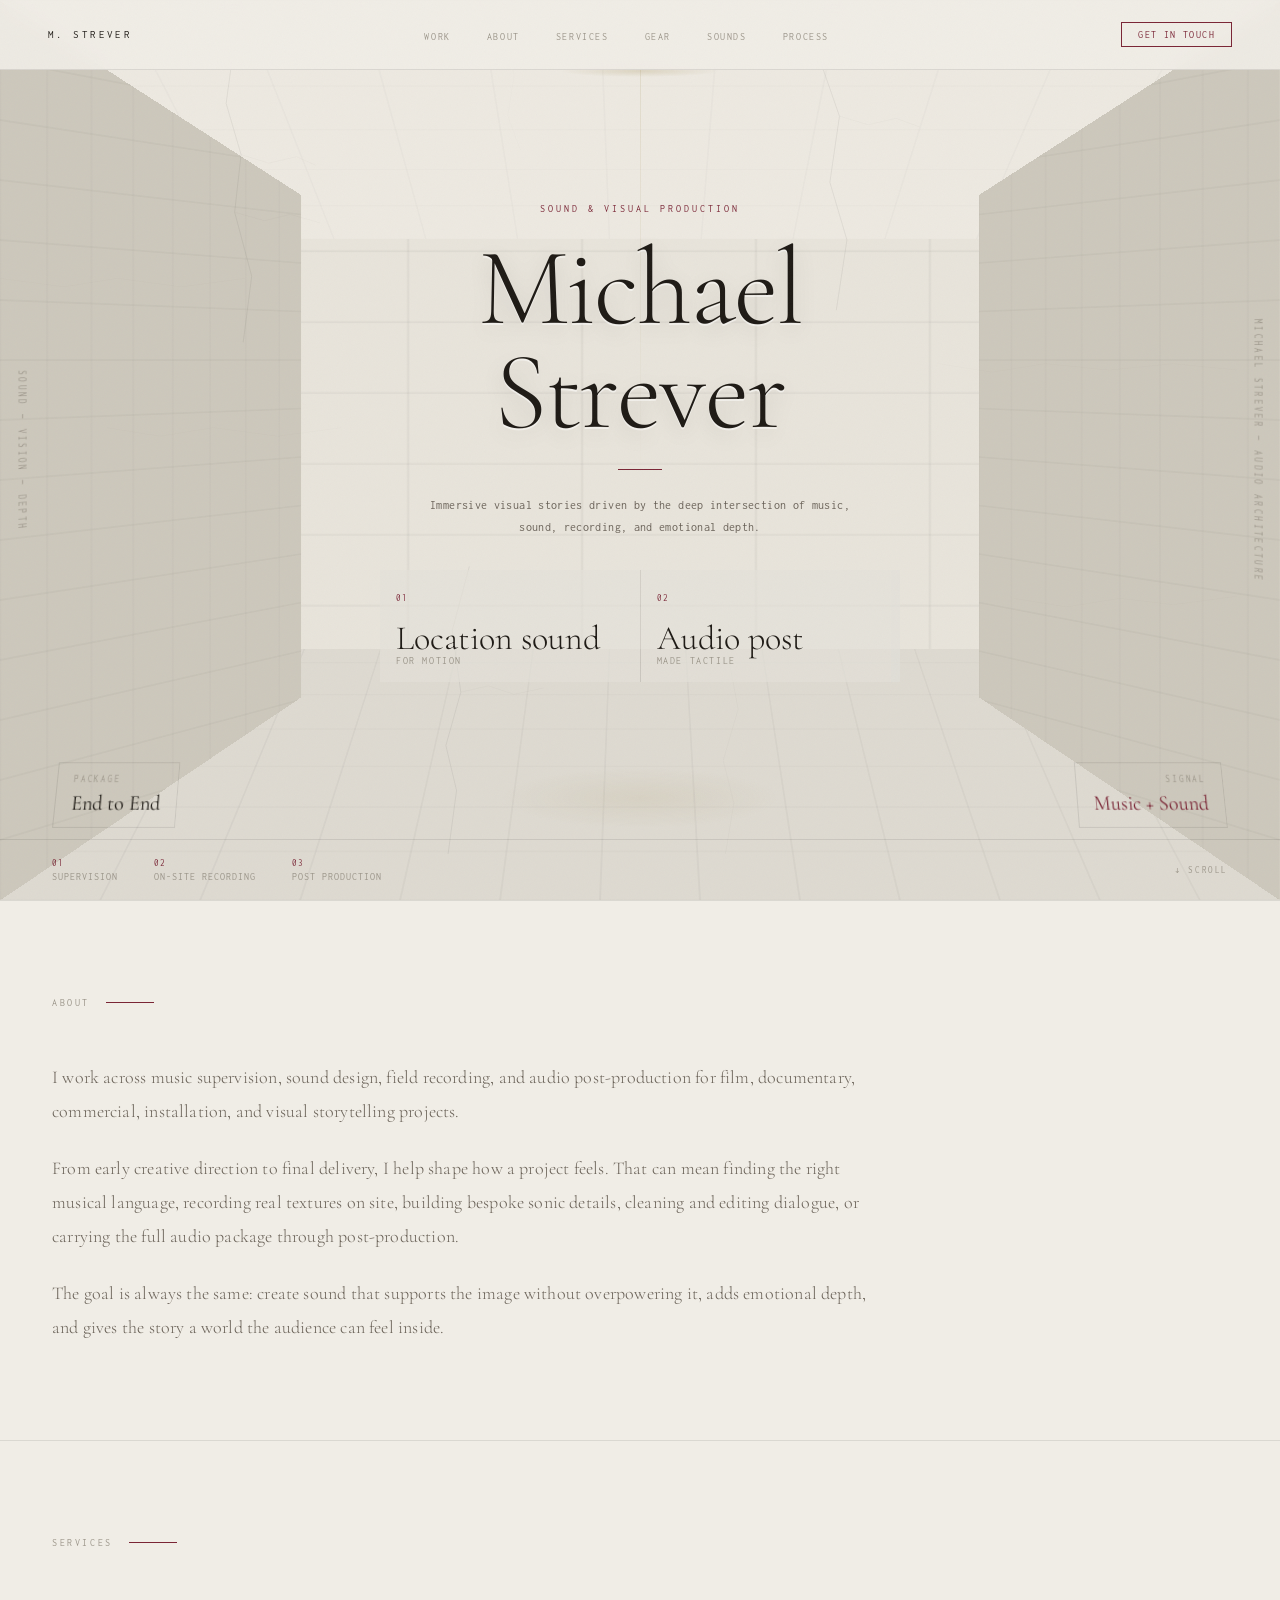
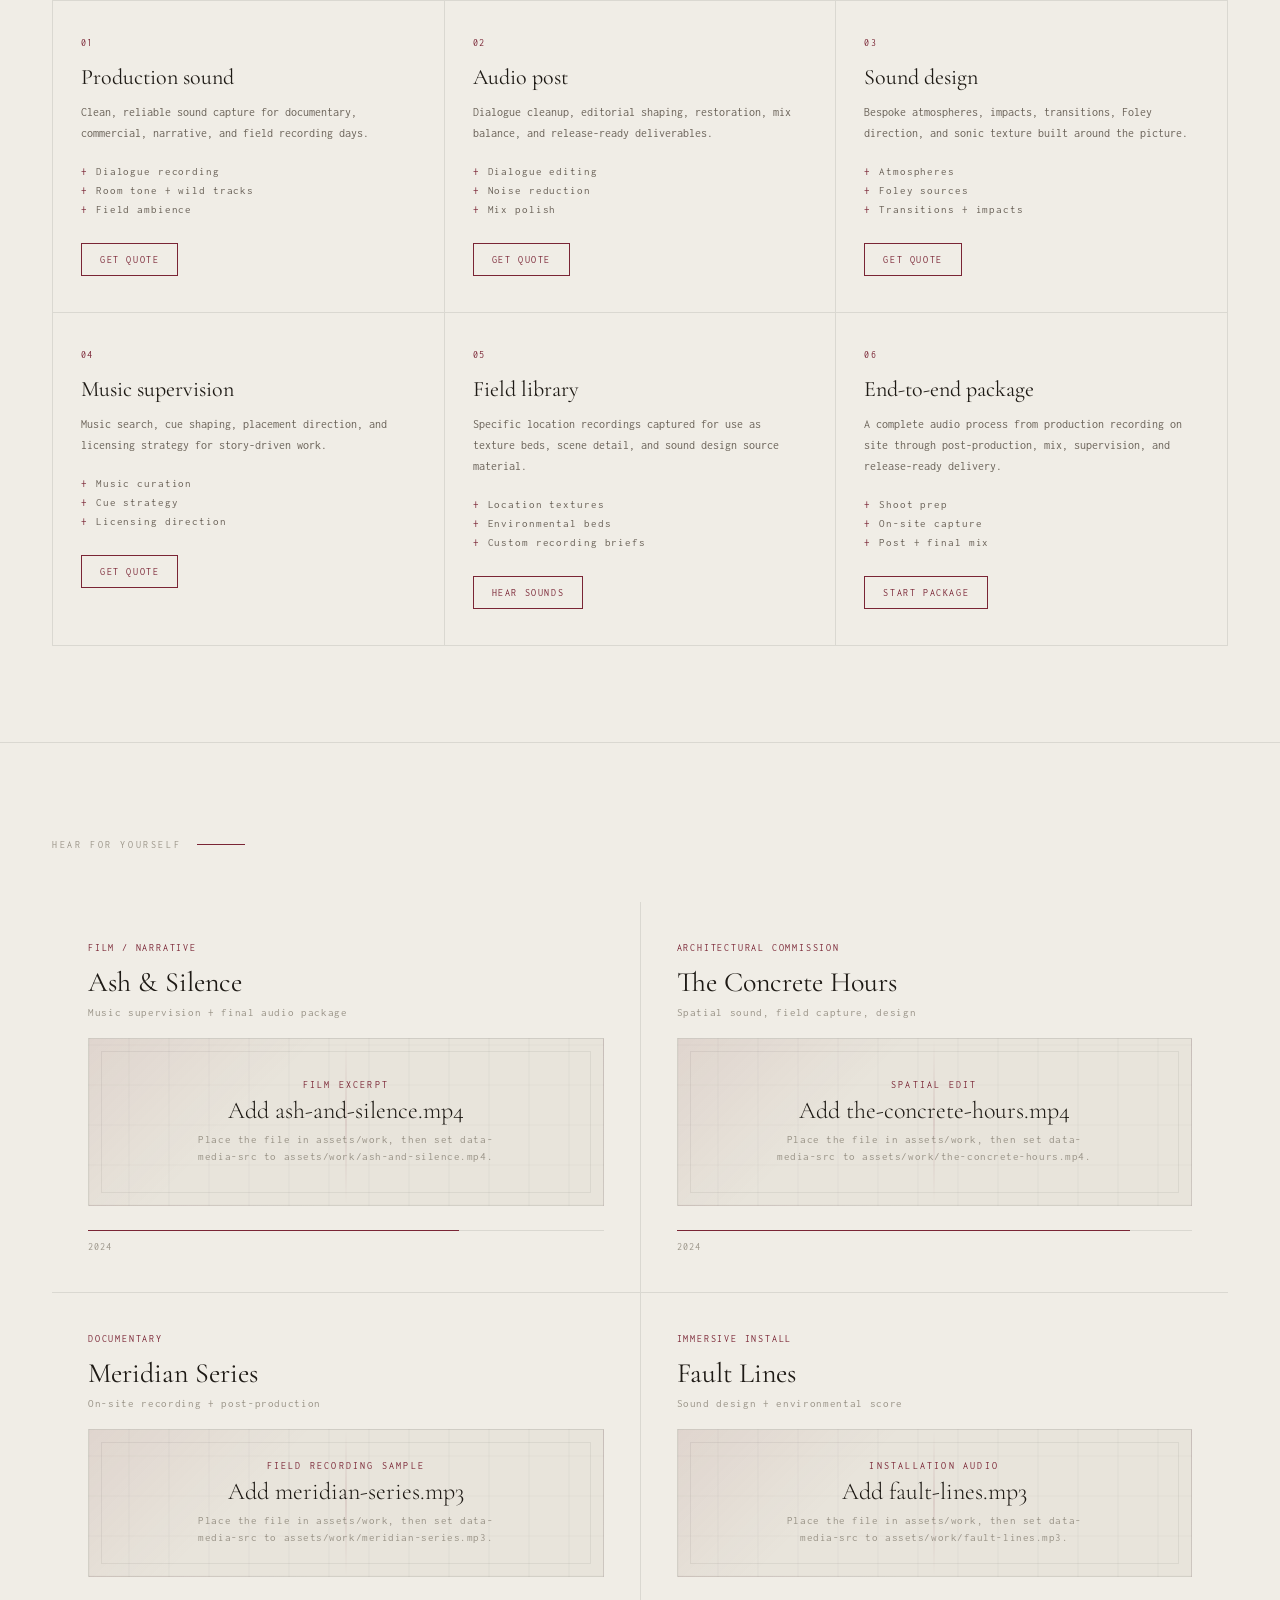
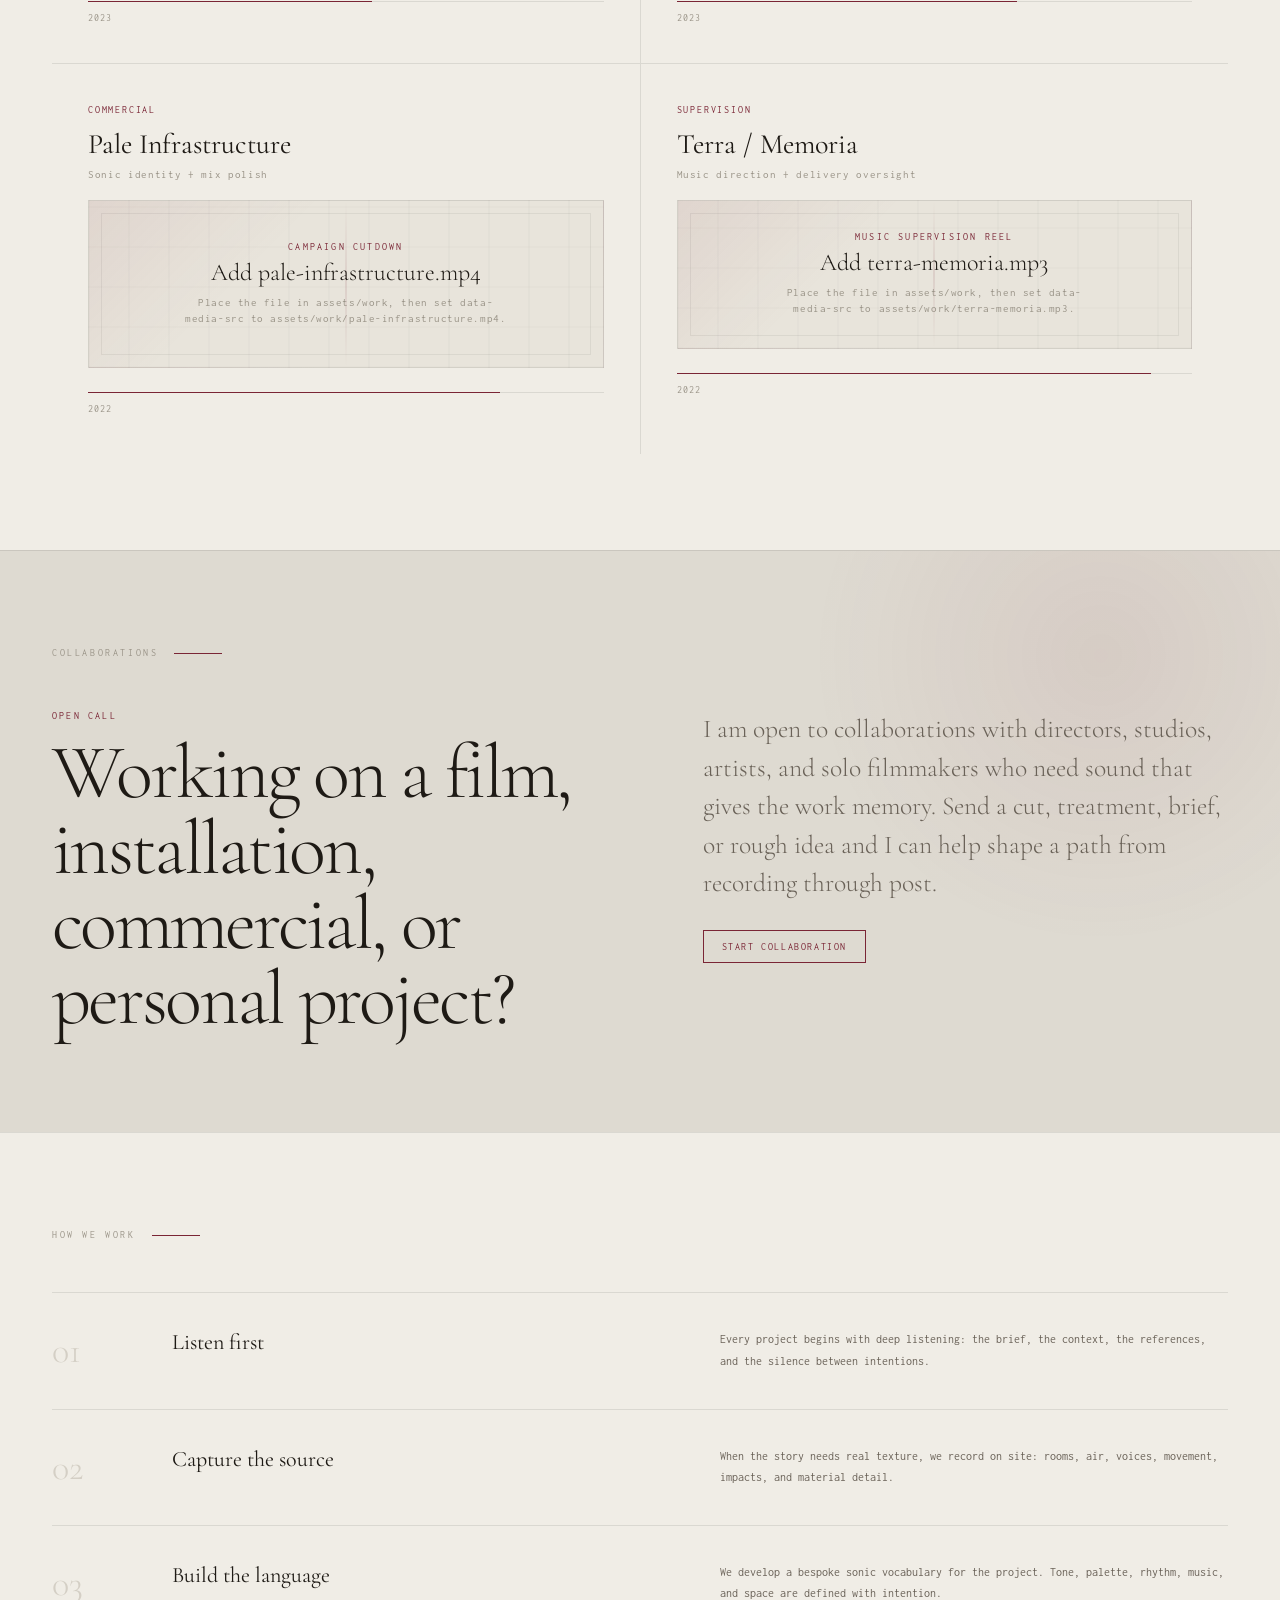
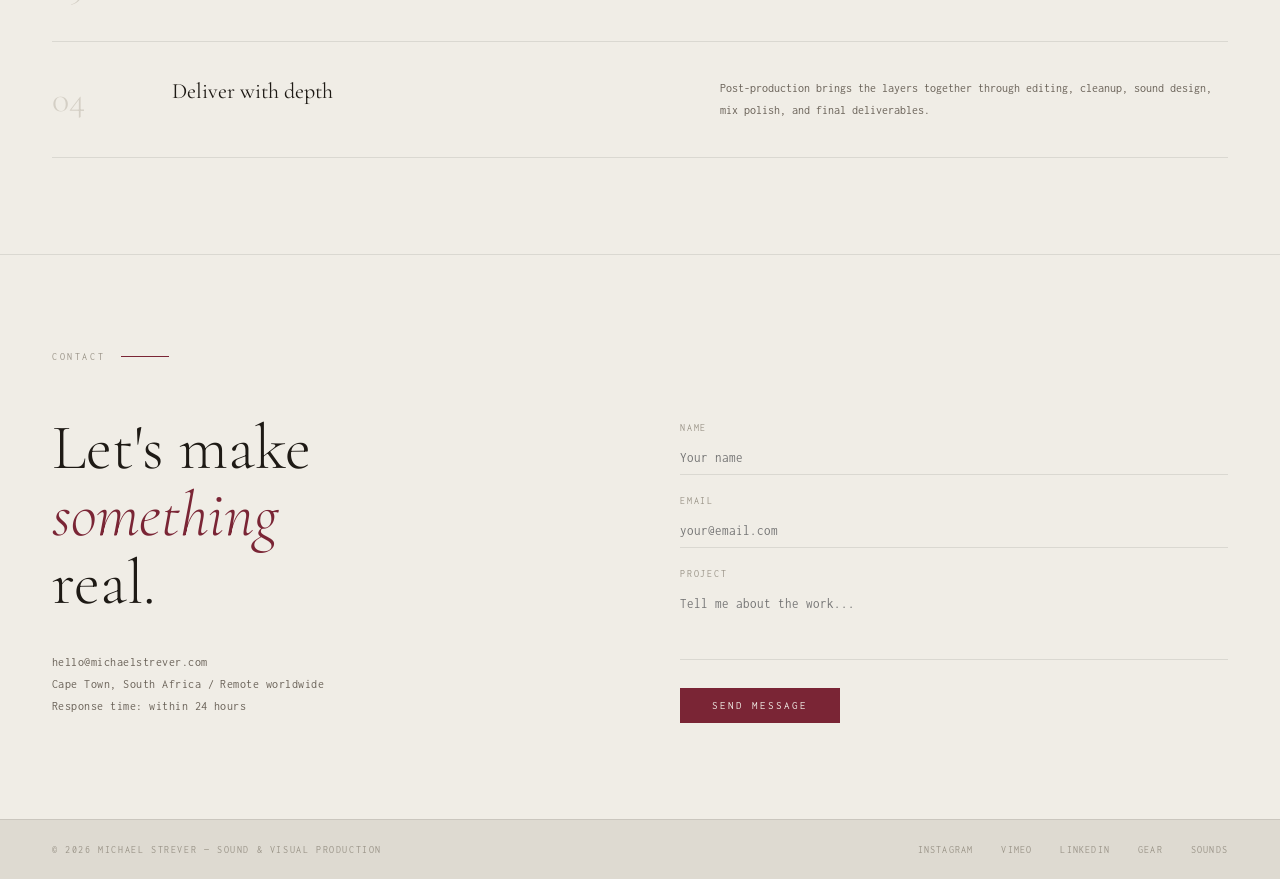
==== index.html @ de6c2148 "Refine homepage with audio studio reference ideas Co-authored-by: mstrever24 <mstrever24@users.norep" ====
<!doctype html>
<html lang="en">
  <head>
    <meta charset="utf-8">
    <meta name="viewport" content="width=device-width, initial-scale=1">
    <meta
      name="description"
      content="Michael Strever creates immersive sound and visual production packages, from high-level supervision and on-site recording through audio post-production."
    >
    <title>Michael Strever &mdash; Sound & Visual Production</title>
    <link rel="preconnect" href="https://fonts.googleapis.com">
    <link rel="preconnect" href="https://fonts.gstatic.com" crossorigin>
    <link
      href="https://fonts.googleapis.com/css2?family=Cormorant+Garamond:ital,wght@0,300;0,400;0,500;0,600;1,300;1,400&family=Inconsolata:wght@300;400;500&display=swap"
      rel="stylesheet"
    >
    <link rel="stylesheet" href="styles.css">
  </head>
  <body>
    <nav class="nav" aria-label="Primary navigation">
      <a class="nav-logo" href="index.html#home">M. Strever</a>
      <ul class="nav-links">
        <li><a href="index.html#work">Work</a></li>
        <li><a href="index.html#about">About</a></li>
        <li><a href="index.html#services">Services</a></li>
        <li><a href="gear.html">Gear</a></li>
        <li><a href="location-sounds.html">Sounds</a></li>
        <li><a href="index.html#process">Process</a></li>
      </ul>
      <a href="index.html#contact" class="nav-contact">Get in touch</a>
    </nav>

    <main>
      <section class="hero" id="home">
        <div class="room" aria-hidden="true">
          <div class="wall-back"></div>
          <div class="wall-floor"></div>
          <div class="wall-ceiling"></div>
          <div class="wall-left"></div>
          <div class="wall-right"></div>

          <div class="light-pool"></div>
          <div class="light-beam"></div>
          <div class="light-floor"></div>

          <svg class="cracks" viewBox="0 0 1200 800" xmlns="http://www.w3.org/2000/svg" preserveAspectRatio="none">
            <path d="M210 0 L218 52 L212 96 L226 144 L220 198 L236 258 L228 320" />
            <path d="M226 144 L252 152 L278 146 L296 154" class="crack-soft" />
            <path d="M220 198 L248 206 L272 200 L300 208" class="crack-soft" />
            <path d="M780 0 L771 62 L787 108 L778 170 L794 224 L784 290" />
            <path d="M787 108 L814 116 L840 110 L862 118" class="crack-soft" />
            <path d="M420 800 L428 740 L418 698 L432 648 L424 590 L440 530" />
            <path d="M432 648 L458 642 L482 650 L510 644" class="crack-soft" />
            <path d="M680 800 L688 752 L678 712 L692 664 L682 610" class="crack-soft" />
            <path d="M100 400 L150 408 L200 400 L260 408 L320 400" class="crack-hairline" />
            <path d="M880 340 L930 348 L980 340 L1040 346 L1100 340 L1160 346" class="crack-hairline" />
            <path d="M480 0 L474 38 L482 70 L476 108 L488 140" class="crack-hairline" />
            <path d="M0 260 L60 268 L110 260 L170 268 L230 260" class="crack-hairline" />
            <path d="M950 560 L1000 568 L1050 560 L1100 566 L1160 558" class="crack-hairline" />
          </svg>

          <div class="wall-label wall-label-left">Sound &mdash; Vision &mdash; Depth</div>
          <div class="wall-label wall-label-right">Michael Strever &mdash; Audio Architecture</div>

          <div class="floor-stamp floor-stamp-left">
            <span class="stamp-label">Package</span>
            <span class="stamp-val">End to End</span>
          </div>
          <div class="floor-stamp floor-stamp-right">
            <span class="stamp-label">Signal</span>
            <span class="stamp-val stamp-val--maroon">Music + Sound</span>
          </div>
        </div>

        <div class="hero-content">
          <p class="hero-eyebrow">Sound & Visual Production</p>
          <h1 class="hero-name">Michael<br>Strever</h1>
          <div class="hero-rule"></div>
          <p class="hero-tagline">
            Immersive visual stories driven by the deep intersection of music,
            sound, recording, and emotional depth.
          </p>
          <div class="hero-panels" aria-label="Primary service paths">
            <a href="#services" class="hero-panel">
              <span>01</span>
              <strong>Location sound</strong>
              <em>for motion</em>
            </a>
            <a href="#work" class="hero-panel">
              <span>02</span>
              <strong>Audio post</strong>
              <em>made tactile</em>
            </a>
          </div>
        </div>

        <div class="hero-bottom">
          <div class="hero-services" aria-label="Core services">
            <div class="svc-item"><span class="svc-num">01</span><span class="svc-name">Supervision</span></div>
            <div class="svc-item"><span class="svc-num">02</span><span class="svc-name">On-site recording</span></div>
            <div class="svc-item"><span class="svc-num">03</span><span class="svc-name">Post production</span></div>
          </div>
          <span class="scroll-hint">&darr; Scroll</span>
        </div>
      </section>

      <section id="about">
        <div class="section-label">About</div>
        <div class="about-grid reveal">
          <div class="about-body">
            <p>
              I work across music supervision, sound design, field recording,
              and audio post-production for film, documentary, commercial,
              installation, and visual storytelling projects.
            </p>
            <p>
              From early creative direction to final delivery, I help shape how
              a project feels. That can mean finding the right musical language,
              recording real textures on site, building bespoke sonic details,
              cleaning and editing dialogue, or carrying the full audio package
              through post-production.
            </p>
            <p>
              The goal is always the same: create sound that supports the image
              without overpowering it, adds emotional depth, and gives the story
              a world the audience can feel inside.
            </p>
          </div>
        </div>
      </section>

      <section id="services">
        <div class="section-label">Services</div>
        <div class="services-grid reveal">
          <article class="service-card">
            <div class="service-num">01</div>
            <h2 class="service-title">Production sound</h2>
            <p class="service-desc">
              Clean, reliable sound capture for documentary, commercial,
              narrative, and field recording days.
            </p>
            <ul class="service-list">
              <li>Dialogue recording</li>
              <li>Room tone + wild tracks</li>
              <li>Field ambience</li>
            </ul>
            <a class="service-link" href="#contact">Get quote</a>
          </article>
          <article class="service-card">
            <div class="service-num">02</div>
            <h2 class="service-title">Audio post</h2>
            <p class="service-desc">
              Dialogue cleanup, editorial shaping, restoration, mix balance,
              and release-ready deliverables.
            </p>
            <ul class="service-list">
              <li>Dialogue editing</li>
              <li>Noise reduction</li>
              <li>Mix polish</li>
            </ul>
            <a class="service-link" href="#contact">Get quote</a>
          </article>
          <article class="service-card">
            <div class="service-num">03</div>
            <h2 class="service-title">Sound design</h2>
            <p class="service-desc">
              Bespoke atmospheres, impacts, transitions, Foley direction, and
              sonic texture built around the picture.
            </p>
            <ul class="service-list">
              <li>Atmospheres</li>
              <li>Foley sources</li>
              <li>Transitions + impacts</li>
            </ul>
            <a class="service-link" href="#contact">Get quote</a>
          </article>
          <article class="service-card">
            <div class="service-num">04</div>
            <h2 class="service-title">Music supervision</h2>
            <p class="service-desc">
              Music search, cue shaping, placement direction, and licensing
              strategy for story-driven work.
            </p>
            <ul class="service-list">
              <li>Music curation</li>
              <li>Cue strategy</li>
              <li>Licensing direction</li>
            </ul>
            <a class="service-link" href="#contact">Get quote</a>
          </article>
          <article class="service-card">
            <div class="service-num">05</div>
            <h2 class="service-title">Field library</h2>
            <p class="service-desc">
              Specific location recordings captured for use as texture beds,
              scene detail, and sound design source material.
            </p>
            <ul class="service-list">
              <li>Location textures</li>
              <li>Environmental beds</li>
              <li>Custom recording briefs</li>
            </ul>
            <a class="service-link" href="location-sounds.html">Hear sounds</a>
          </article>
          <article class="service-card">
            <div class="service-num">06</div>
            <h2 class="service-title">End-to-end package</h2>
            <p class="service-desc">
              A complete audio process from production recording on site through
              post-production, mix, supervision, and release-ready delivery.
            </p>
            <ul class="service-list">
              <li>Shoot prep</li>
              <li>On-site capture</li>
              <li>Post + final mix</li>
            </ul>
            <a class="service-link" href="#contact">Start package</a>
          </article>
        </div>
      </section>

      <section id="work">
        <div class="section-label">Hear for yourself</div>
        <div class="work-grid reveal">
          <article class="work-item">
            <div class="work-tag">Film / Narrative</div>
            <h2 class="work-title">Ash & Silence</h2>
            <div class="work-client">Music supervision + final audio package</div>
            <div
              class="work-media"
              data-media-type="video"
              data-media-label="Film excerpt"
              data-media-file="ash-and-silence.mp4"
              data-media-src=""
              data-media-poster=""
            ></div>
            <div class="work-bar"><div class="work-bar-fill" style="width: 0" data-width="72%"></div></div>
            <div class="work-year">2024</div>
          </article>
          <article class="work-item">
            <div class="work-tag">Architectural commission</div>
            <h2 class="work-title">The Concrete Hours</h2>
            <div class="work-client">Spatial sound, field capture, design</div>
            <div
              class="work-media"
              data-media-type="video"
              data-media-label="Spatial edit"
              data-media-file="the-concrete-hours.mp4"
              data-media-src=""
              data-media-poster=""
            ></div>
            <div class="work-bar"><div class="work-bar-fill" style="width: 0" data-width="88%"></div></div>
            <div class="work-year">2024</div>
          </article>
          <article class="work-item">
            <div class="work-tag">Documentary</div>
            <h2 class="work-title">Meridian Series</h2>
            <div class="work-client">On-site recording + post-production</div>
            <div
              class="work-media"
              data-media-type="audio"
              data-media-label="Field recording sample"
              data-media-file="meridian-series.mp3"
              data-media-src=""
            ></div>
            <div class="work-bar"><div class="work-bar-fill" style="width: 0" data-width="55%"></div></div>
            <div class="work-year">2023</div>
          </article>
          <article class="work-item">
            <div class="work-tag">Immersive install</div>
            <h2 class="work-title">Fault Lines</h2>
            <div class="work-client">Sound design + environmental score</div>
            <div
              class="work-media"
              data-media-type="audio"
              data-media-label="Installation audio"
              data-media-file="fault-lines.mp3"
              data-media-src=""
            ></div>
            <div class="work-bar"><div class="work-bar-fill" style="width: 0" data-width="66%"></div></div>
            <div class="work-year">2023</div>
          </article>
          <article class="work-item">
            <div class="work-tag">Commercial</div>
            <h2 class="work-title">Pale Infrastructure</h2>
            <div class="work-client">Sonic identity + mix polish</div>
            <div
              class="work-media"
              data-media-type="video"
              data-media-label="Campaign cutdown"
              data-media-file="pale-infrastructure.mp4"
              data-media-src=""
              data-media-poster=""
            ></div>
            <div class="work-bar"><div class="work-bar-fill" style="width: 0" data-width="80%"></div></div>
            <div class="work-year">2022</div>
          </article>
          <article class="work-item">
            <div class="work-tag">Supervision</div>
            <h2 class="work-title">Terra / Memoria</h2>
            <div class="work-client">Music direction + delivery oversight</div>
            <div
              class="work-media"
              data-media-type="audio"
              data-media-label="Music supervision reel"
              data-media-file="terra-memoria.mp3"
              data-media-src=""
            ></div>
            <div class="work-bar"><div class="work-bar-fill" style="width: 0" data-width="92%"></div></div>
            <div class="work-year">2022</div>
          </article>
        </div>
      </section>

      <section id="collaborate" class="collab-section">
        <div class="section-label">Collaborations</div>
        <div class="collab-inner reveal">
          <div>
            <p class="collab-kicker">Open call</p>
            <h2>Working on a film, installation, commercial, or personal project?</h2>
          </div>
          <div>
            <p>
              I am open to collaborations with directors, studios, artists, and
              solo filmmakers who need sound that gives the work memory. Send a
              cut, treatment, brief, or rough idea and I can help shape a path
              from recording through post.
            </p>
            <a class="collab-link" href="#contact">Start collaboration</a>
          </div>
        </div>
      </section>

      <section id="process">
        <div class="section-label">How we work</div>
        <div class="process-list reveal">
          <article class="process-item">
            <div class="process-num">01</div>
            <h2 class="process-title">Listen first</h2>
            <p class="process-desc">
              Every project begins with deep listening: the brief, the context,
              the references, and the silence between intentions.
            </p>
          </article>
          <article class="process-item">
            <div class="process-num">02</div>
            <h2 class="process-title">Capture the source</h2>
            <p class="process-desc">
              When the story needs real texture, we record on site: rooms, air,
              voices, movement, impacts, and material detail.
            </p>
          </article>
          <article class="process-item">
            <div class="process-num">03</div>
            <h2 class="process-title">Build the language</h2>
            <p class="process-desc">
              We develop a bespoke sonic vocabulary for the project. Tone,
              palette, rhythm, music, and space are defined with intention.
            </p>
          </article>
          <article class="process-item">
            <div class="process-num">04</div>
            <h2 class="process-title">Deliver with depth</h2>
            <p class="process-desc">
              Post-production brings the layers together through editing,
              cleanup, sound design, mix polish, and final deliverables.
            </p>
          </article>
        </div>
      </section>

      <section id="contact">
        <div class="section-label">Contact</div>
        <div class="contact-inner reveal">
          <div>
            <h2 class="contact-heading">Let's make<br><em>something</em><br>real.</h2>
            <div class="contact-info">
              <a href="mailto:hello@michaelstrever.com">hello@michaelstrever.com</a>
              <span>Cape Town, South Africa / Remote worldwide</span>
              <span>Response time: within 24 hours</span>
            </div>
          </div>
          <form class="contact-right" action="mailto:hello@michaelstrever.com" method="post" enctype="text/plain">
            <label class="contact-field">
              <span>Name</span>
              <input type="text" name="name" placeholder="Your name">
            </label>
            <label class="contact-field">
              <span>Email</span>
              <input type="email" name="email" placeholder="your@email.com">
            </label>
            <label class="contact-field">
              <span>Project</span>
              <textarea name="project" rows="4" placeholder="Tell me about the work..."></textarea>
            </label>
            <button class="contact-submit" type="submit">Send message</button>
          </form>
        </div>
      </section>
    </main>

    <footer>
      <span class="footer-mark">&copy; 2026 Michael Strever &mdash; Sound & Visual Production</span>
      <div class="footer-right">
        <a href="#" aria-label="Instagram profile">Instagram</a>
        <a href="#" aria-label="Vimeo profile">Vimeo</a>
        <a href="#" aria-label="LinkedIn profile">LinkedIn</a>
        <a href="gear.html">Gear</a>
        <a href="location-sounds.html">Sounds</a>
      </div>
    </footer>

    <script src="script.js"></script>
  </body>
</html>
---- styles.css ----
*,
*::before,
*::after {
  box-sizing: border-box;
  margin: 0;
  padding: 0;
}

:root {
  --cream: #f0ede6;
  --cream-mid: #e8e4db;
  --cream-dark: #dedad1;
  --cream-deep: #d4cfc5;
  --wall-left: #cdc8bc;
  --wall-right: #cdc8bc;
  --ink: #1e1a15;
  --ink-mid: #3a342a;
  --ink-light: #6a6258;
  --ink-ghost: #9a9488;
  --maroon: #7a2535;
  --maroon-dim: #5a1c28;
  --border: rgba(0, 0, 0, 0.09);
  --border-soft: rgba(0, 0, 0, 0.05);
  --font-display: "Cormorant Garamond", Georgia, serif;
  --font-mono: "Inconsolata", monospace;
}

html {
  scroll-behavior: smooth;
}

body {
  overflow-x: hidden;
  background: var(--cream);
  color: var(--ink-mid);
  cursor: crosshair;
  font-family: var(--font-mono);
}

body::before {
  content: "";
  position: fixed;
  inset: 0;
  z-index: 9999;
  pointer-events: none;
  opacity: 0.032;
  background-image: url("data:image/svg+xml,%3Csvg viewBox='0 0 256 256' xmlns='http://www.w3.org/2000/svg'%3E%3Cfilter id='noise'%3E%3CfeTurbulence type='fractalNoise' baseFrequency='0.9' numOctaves='4' stitchTiles='stitch'/%3E%3C/filter%3E%3Crect width='100%25' height='100%25' filter='url(%23noise)'/%3E%3C/svg%3E");
  background-size: 200px 200px;
}

::-webkit-scrollbar {
  width: 3px;
}

::-webkit-scrollbar-track {
  background: var(--cream);
}

::-webkit-scrollbar-thumb {
  background: var(--maroon);
}

a {
  color: inherit;
  text-decoration: none;
}

.nav {
  position: fixed;
  top: 0;
  left: 0;
  right: 0;
  z-index: 100;
  display: flex;
  align-items: center;
  justify-content: space-between;
  padding: 22px 48px;
  border-bottom: 0.5px solid var(--border);
  background: rgba(240, 237, 230, 0.92);
  backdrop-filter: blur(8px);
}

.nav-logo {
  color: var(--ink);
  font-size: 11px;
  font-weight: 400;
  letter-spacing: 0.22em;
  text-transform: uppercase;
}

.nav-links {
  display: flex;
  gap: 36px;
  list-style: none;
}

.nav-links a {
  color: var(--ink-ghost);
  font-size: 10px;
  letter-spacing: 0.16em;
  text-transform: uppercase;
  transition: color 0.2s;
}

.nav-links a:hover,
.nav-links a:focus-visible {
  color: var(--maroon);
}

.nav-contact {
  padding: 6px 16px;
  border: 0.5px solid var(--maroon);
  color: var(--maroon);
  font-size: 10px;
  letter-spacing: 0.14em;
  text-transform: uppercase;
  transition:
    background 0.2s,
    color 0.2s;
}

.nav-contact:hover,
.nav-contact:focus-visible {
  background: var(--maroon);
  color: var(--cream);
}

.hero {
  position: relative;
  height: 100vh;
  min-height: 600px;
  overflow: hidden;
  padding-top: 64px;
  perspective: 900px;
  perspective-origin: 50% 40%;
}

.room {
  position: absolute;
  inset: 0;
  transform-style: preserve-3d;
}

.wall-back {
  position: absolute;
  inset: 0;
  background-color: var(--cream-mid);
  background-image:
    repeating-linear-gradient(90deg, rgba(0, 0, 0, 0.055) 0, transparent 1px, transparent 119px, rgba(0, 0, 0, 0.055) 120px),
    repeating-linear-gradient(0deg, rgba(0, 0, 0, 0.055) 0, transparent 1px, transparent 59px, rgba(0, 0, 0, 0.055) 60px);
  transform: translateZ(-280px) scaleX(1.9) scaleY(1.55);
}

.wall-floor {
  position: absolute;
  bottom: 0;
  left: 0;
  width: 100%;
  height: 52%;
  background-color: var(--cream-dark);
  background-image:
    repeating-linear-gradient(90deg, rgba(0, 0, 0, 0.065) 0, transparent 1px, transparent 99px, rgba(0, 0, 0, 0.065) 100px),
    repeating-linear-gradient(0deg, rgba(0, 0, 0, 0.035) 0, transparent 1px, transparent 49px, rgba(0, 0, 0, 0.035) 50px);
  transform: rotateX(60deg);
  transform-origin: bottom center;
}

.wall-ceiling {
  position: absolute;
  top: 0;
  left: 0;
  width: 100%;
  height: 38%;
  background-color: #ede9e1;
  background-image:
    repeating-linear-gradient(90deg, rgba(0, 0, 0, 0.04) 0, transparent 1px, transparent 119px, rgba(0, 0, 0, 0.04) 120px),
    repeating-linear-gradient(0deg, rgba(0, 0, 0, 0.025) 0, transparent 1px, transparent 59px, rgba(0, 0, 0, 0.025) 60px);
  transform: rotateX(-54deg);
  transform-origin: top center;
}

.wall-left,
.wall-right {
  position: absolute;
  top: 0;
  width: 24%;
  height: 100%;
  background-image:
    repeating-linear-gradient(0deg, rgba(0, 0, 0, 0.06) 0, transparent 1px, transparent 59px, rgba(0, 0, 0, 0.06) 60px),
    repeating-linear-gradient(90deg, rgba(0, 0, 0, 0.035) 0, transparent 1px, transparent 39px, rgba(0, 0, 0, 0.035) 40px);
}

.wall-left {
  left: 0;
  background-color: var(--wall-left);
  transform: rotateY(44deg);
  transform-origin: left center;
}

.wall-right {
  right: 0;
  background-color: var(--wall-right);
  transform: rotateY(-44deg);
  transform-origin: right center;
}

.cracks {
  position: absolute;
  inset: 0;
  z-index: 2;
  pointer-events: none;
  transition: transform 0.08s linear;
}

.cracks path {
  fill: none;
  stroke: rgba(0, 0, 0, 0.07);
  stroke-width: 0.8;
}

.cracks .crack-soft {
  stroke: rgba(0, 0, 0, 0.045);
  stroke-width: 0.5;
}

.cracks .crack-hairline {
  opacity: 0.85;
  stroke: rgba(0, 0, 0, 0.04);
  stroke-width: 0.35;
}

.light-beam {
  position: absolute;
  top: 64px;
  left: 50%;
  z-index: 3;
  width: 1px;
  height: 46%;
  background: linear-gradient(to bottom, rgba(160, 140, 80, 0.3), transparent);
  transform: translateX(-50%);
}

.light-pool {
  position: absolute;
  top: 64px;
  left: 50%;
  z-index: 3;
  width: 160px;
  height: 12px;
  background: radial-gradient(ellipse, rgba(160, 140, 80, 0.22) 0%, transparent 70%);
  transform: translateX(-50%);
}

.light-floor {
  position: absolute;
  bottom: 8%;
  left: 50%;
  z-index: 3;
  width: 280px;
  height: 60px;
  background: radial-gradient(ellipse, rgba(160, 140, 80, 0.1) 0%, transparent 70%);
  transform: translateX(-50%);
}

.wall-label {
  position: absolute;
  top: 50%;
  z-index: 5;
  color: rgba(60, 52, 40, 0.35);
  font-size: 9px;
  letter-spacing: 0.26em;
  text-transform: uppercase;
  writing-mode: vertical-rl;
}

.wall-label-left {
  left: 16px;
  transform: translateY(-50%) rotateY(44deg);
  transform-origin: left center;
}

.wall-label-right {
  right: 16px;
  transform: translateY(-50%) rotateY(-44deg);
  transform-origin: right center;
  writing-mode: vertical-lr;
}

.floor-stamp {
  position: absolute;
  z-index: 6;
  display: flex;
  flex-direction: column;
  gap: 3px;
  padding: 10px 16px;
  border: 0.5px solid var(--border);
}

.floor-stamp-left {
  bottom: 72px;
  left: 52px;
  transform: rotateX(10deg);
  transform-origin: bottom left;
}

.floor-stamp-right {
  right: 52px;
  bottom: 72px;
  text-align: right;
  transform: rotateX(10deg);
  transform-origin: bottom right;
}

.stamp-label {
  color: var(--ink-ghost);
  font-size: 9px;
  letter-spacing: 0.2em;
  text-transform: uppercase;
}

.stamp-val {
  margin-top: 3px;
  color: var(--ink);
  font-family: var(--font-display);
  font-size: 20px;
  font-weight: 400;
}

.stamp-val--maroon {
  color: var(--maroon);
}

.hero-content {
  position: absolute;
  inset: 0;
  z-index: 10;
  display: flex;
  flex-direction: column;
  align-items: center;
  justify-content: center;
  padding: 64px 48px 80px;
  text-align: center;
}

.hero-eyebrow {
  margin-bottom: 22px;
  color: var(--maroon);
  font-size: 10px;
  letter-spacing: 0.3em;
  text-transform: uppercase;
  opacity: 0;
  animation: fadeUp 0.9s 0.3s forwards;
}

.hero-name {
  color: var(--ink);
  font-family: var(--font-display);
  font-size: clamp(60px, 9vw, 110px);
  font-weight: 300;
  letter-spacing: -0.02em;
  line-height: 0.95;
  text-shadow:
    0 2px 0 rgba(255, 255, 255, 0.5),
    0 6px 24px rgba(0, 0, 0, 0.12);
  opacity: 0;
  animation: fadeUp 1s 0.55s forwards;
}

.hero-rule {
  width: 44px;
  height: 1px;
  margin: 24px auto;
  background: var(--maroon);
  opacity: 0;
  animation: fadeIn 0.8s 0.9s forwards;
}

.hero-tagline {
  max-width: 440px;
  color: var(--ink-light);
  font-size: 12px;
  letter-spacing: 0.03em;
  line-height: 1.85;
  opacity: 0;
  animation: fadeUp 0.9s 1s forwards;
}

.hero-panels {
  display: grid;
  grid-template-columns: repeat(2, minmax(0, 1fr));
  gap: 1px;
  width: min(520px, 100%);
  margin: 32px auto 0;
  background: var(--border);
  opacity: 0;
  animation: fadeUp 0.9s 1.15s forwards;
}

.hero-panel {
  display: flex;
  min-height: 112px;
  flex-direction: column;
  justify-content: flex-end;
  padding: 16px;
  background: rgba(240, 237, 230, 0.62);
  text-align: left;
  transition:
    background 0.25s,
    transform 0.25s;
}

.hero-panel:hover,
.hero-panel:focus-visible {
  background: rgba(240, 237, 230, 0.82);
  transform: translateY(-2px);
}

.hero-panel span {
  color: var(--maroon);
  font-size: 9px;
  letter-spacing: 0.16em;
}

.hero-panel strong {
  margin-top: 20px;
  color: var(--ink);
  font-family: var(--font-display);
  font-size: clamp(24px, 3vw, 34px);
  font-weight: 300;
  line-height: 0.95;
}

.hero-panel em {
  color: var(--ink-ghost);
  font-size: 10px;
  font-style: normal;
  letter-spacing: 0.16em;
  text-transform: uppercase;
}

.hero-bottom {
  position: absolute;
  right: 0;
  bottom: 0;
  left: 0;
  z-index: 10;
  display: flex;
  align-items: center;
  justify-content: space-between;
  padding: 18px 52px;
  border-top: 0.5px solid var(--border);
}

.hero-services {
  display: flex;
  gap: 36px;
}

.svc-item {
  display: flex;
  flex-direction: column;
  gap: 3px;
}

.svc-num {
  color: var(--maroon);
  font-size: 9px;
  letter-spacing: 0.14em;
}

.svc-name {
  color: var(--ink-ghost);
  font-size: 10px;
  letter-spacing: 0.1em;
  text-transform: uppercase;
}

.scroll-hint {
  color: var(--ink-ghost);
  font-size: 9px;
  letter-spacing: 0.18em;
  text-transform: uppercase;
  animation: blink 2.4s infinite;
}

section {
  padding: 96px 52px;
  border-top: 0.5px solid var(--border);
}

.section-label {
  display: flex;
  align-items: center;
  gap: 16px;
  margin-bottom: 52px;
  color: var(--ink-ghost);
  font-size: 10px;
  letter-spacing: 0.26em;
  text-transform: uppercase;
}

.section-label::after {
  content: "";
  flex: 1;
  max-width: 48px;
  height: 0.5px;
  background: var(--maroon);
}

.about-grid {
  display: grid;
  grid-template-columns: minmax(0, 820px);
  align-items: start;
}

.about-body {
  color: var(--ink-light);
  font-family: var(--font-display);
  font-size: 18px;
  font-weight: 300;
  letter-spacing: 0.01em;
  line-height: 1.9;
}

.about-body p + p {
  margin-top: 1.4rem;
}

.about-body em {
  color: var(--ink-mid);
  font-style: italic;
}

.services-grid {
  display: grid;
  grid-template-columns: repeat(3, 1fr);
  border-top: 0.5px solid var(--border);
  border-left: 0.5px solid var(--border);
}

.service-card {
  padding: 36px 28px;
  border-right: 0.5px solid var(--border);
  border-bottom: 0.5px solid var(--border);
  transition: background 0.3s;
}

.service-card:hover {
  background: rgba(0, 0, 0, 0.02);
}

.service-card:hover .service-title {
  color: var(--maroon);
}

.service-num {
  margin-bottom: 16px;
  color: var(--maroon);
  font-size: 10px;
  letter-spacing: 0.14em;
}

.service-title {
  margin-bottom: 12px;
  color: var(--ink);
  font-family: var(--font-display);
  font-size: 22px;
  font-weight: 400;
  transition: color 0.2s;
}

.service-desc {
  color: var(--ink-light);
  font-size: 12px;
  line-height: 1.75;
}

.service-list {
  display: grid;
  gap: 8px;
  margin: 22px 0 28px;
  padding: 0;
  list-style: none;
}

.service-list li {
  color: var(--ink-light);
  font-size: 11px;
  letter-spacing: 0.08em;
}

.service-list li::before {
  content: "+";
  margin-right: 8px;
  color: var(--maroon);
}

.service-link,
.collab-link {
  display: inline-flex;
  align-items: center;
  justify-content: center;
  padding: 10px 18px;
  border: 0.5px solid var(--maroon);
  color: var(--maroon);
  font-size: 10px;
  letter-spacing: 0.16em;
  text-transform: uppercase;
  transition:
    background 0.2s,
    color 0.2s;
}

.service-link:hover,
.service-link:focus-visible,
.collab-link:hover,
.collab-link:focus-visible {
  background: var(--maroon);
  color: var(--cream);
}

.work-grid {
  display: grid;
  grid-template-columns: repeat(2, 1fr);
  gap: 1px;
  background: var(--border);
}

.work-item {
  position: relative;
  overflow: hidden;
  padding: 40px 36px;
  background: var(--cream);
  cursor: pointer;
  transition: background 0.3s;
}

.work-item:hover {
  background: #ece8e0;
}

.work-item::after {
  content: "\2197";
  position: absolute;
  top: 32px;
  right: 32px;
  color: var(--maroon);
  font-size: 14px;
  opacity: 0;
  transform: translate(-4px, 4px);
  transition:
    opacity 0.2s,
    transform 0.2s;
}

.work-item:hover::after {
  opacity: 1;
  transform: translate(0, 0);
}

.work-tag {
  margin-bottom: 12px;
  color: var(--maroon);
  font-size: 10px;
  letter-spacing: 0.18em;
  text-transform: uppercase;
}

.work-title {
  margin-bottom: 8px;
  color: var(--ink);
  font-family: var(--font-display);
  font-size: 28px;
  font-weight: 400;
}

.work-client {
  margin-bottom: 20px;
  color: var(--ink-ghost);
  font-size: 11px;
  letter-spacing: 0.06em;
}

.work-media {
  margin: 0 0 24px;
}

.media-frame {
  position: relative;
  display: grid;
  min-height: 168px;
  overflow: hidden;
  place-items: center;
  border: 0.5px solid var(--border);
  background:
    linear-gradient(135deg, rgba(122, 37, 53, 0.08), transparent 34%),
    repeating-linear-gradient(90deg, rgba(0, 0, 0, 0.035) 0, transparent 1px, transparent 39px, rgba(0, 0, 0, 0.035) 40px),
    repeating-linear-gradient(0deg, rgba(0, 0, 0, 0.025) 0, transparent 1px, transparent 39px, rgba(0, 0, 0, 0.025) 40px),
    var(--cream-mid);
}

.media-frame::before,
.media-frame::after {
  content: "";
  position: absolute;
  pointer-events: none;
}

.media-frame::before {
  inset: 12px;
  border: 0.5px solid rgba(0, 0, 0, 0.06);
}

.media-frame::after {
  top: 0;
  bottom: 0;
  left: 50%;
  width: 1px;
  background: linear-gradient(to bottom, transparent, rgba(122, 37, 53, 0.22), transparent);
  transform: translateX(-50%);
}

.media-frame--audio {
  min-height: 132px;
}

.media-placeholder {
  position: relative;
  z-index: 2;
  display: flex;
  flex-direction: column;
  align-items: center;
  gap: 8px;
  max-width: 72%;
  padding: 30px 18px;
  text-align: center;
}

.media-kicker {
  color: var(--maroon);
  font-size: 10px;
  letter-spacing: 0.22em;
  text-transform: uppercase;
}

.media-title {
  color: var(--ink);
  font-family: var(--font-display);
  font-size: 24px;
  font-weight: 300;
  line-height: 1.1;
}

.media-note {
  color: var(--ink-ghost);
  font-size: 11px;
  letter-spacing: 0.05em;
  line-height: 1.5;
}

.media-player {
  position: relative;
  z-index: 2;
  display: block;
  width: 100%;
}

video.media-player {
  aspect-ratio: 16 / 9;
  height: auto;
  background: var(--ink);
  object-fit: cover;
}

audio.media-player {
  width: calc(100% - 36px);
  margin: 48px 18px;
  accent-color: var(--maroon);
}

.work-bar {
  position: relative;
  height: 1px;
  background: var(--border);
}

.work-bar-fill {
  position: absolute;
  top: 0;
  left: 0;
  height: 100%;
  background: var(--maroon);
  transition: width 1.2s ease;
}

.work-year {
  margin-top: 10px;
  color: var(--ink-ghost);
  font-size: 10px;
  letter-spacing: 0.1em;
}

.collab-section {
  background:
    radial-gradient(circle at 86% 18%, rgba(122, 37, 53, 0.08), transparent 18rem),
    var(--cream-dark);
}

.collab-inner {
  display: grid;
  grid-template-columns: minmax(0, 0.95fr) minmax(20rem, 0.9fr);
  gap: clamp(40px, 8vw, 96px);
  align-items: start;
}

.collab-kicker {
  margin-bottom: 14px;
  color: var(--maroon);
  font-size: 10px;
  letter-spacing: 0.22em;
  text-transform: uppercase;
}

.collab-inner h2 {
  color: var(--ink);
  font-family: var(--font-display);
  font-size: clamp(38px, 6vw, 78px);
  font-weight: 300;
  letter-spacing: -0.035em;
  line-height: 0.98;
}

.collab-inner p:not(.collab-kicker) {
  color: var(--ink-light);
  font-family: var(--font-display);
  font-size: clamp(18px, 2vw, 26px);
  font-weight: 300;
  line-height: 1.5;
}

.collab-link {
  margin-top: 28px;
}

.process-list {
  display: flex;
  flex-direction: column;
}

.process-item {
  display: grid;
  grid-template-columns: 80px 1fr 1fr;
  gap: 40px;
  align-items: start;
  padding: 36px 0;
  border-bottom: 0.5px solid var(--border);
}

.process-item:first-child {
  border-top: 0.5px solid var(--border);
}

.process-num {
  color: var(--cream-deep);
  font-family: var(--font-display);
  font-size: 36px;
  font-weight: 300;
}

.process-title {
  color: var(--ink);
  font-family: var(--font-display);
  font-size: 22px;
  font-weight: 400;
}

.process-desc {
  color: var(--ink-light);
  font-size: 12px;
  line-height: 1.8;
}

.contact-inner {
  display: grid;
  grid-template-columns: 1fr 1fr;
  gap: 80px;
  align-items: start;
}

.contact-heading {
  color: var(--ink);
  font-family: var(--font-display);
  font-size: clamp(36px, 5vw, 64px);
  font-weight: 300;
  line-height: 1.05;
}

.contact-heading em {
  color: var(--maroon);
  font-style: italic;
}

.contact-info {
  display: flex;
  flex-direction: column;
  gap: 10px;
  margin-top: 40px;
}

.contact-info a,
.contact-info span {
  color: var(--ink-light);
  font-size: 12px;
  letter-spacing: 0.04em;
}

.contact-info a:hover,
.contact-info a:focus-visible {
  color: var(--maroon);
}

.contact-right {
  display: flex;
  flex-direction: column;
  gap: 20px;
  padding-top: 8px;
}

.contact-field {
  display: flex;
  flex-direction: column;
  gap: 8px;
}

.contact-field span {
  color: var(--ink-ghost);
  font-size: 10px;
  letter-spacing: 0.18em;
  text-transform: uppercase;
}

.contact-field input,
.contact-field textarea {
  width: 100%;
  padding: 10px 0;
  border: none;
  border-bottom: 0.5px solid var(--border);
  outline: none;
  background: transparent;
  color: var(--ink);
  font-family: var(--font-mono);
  font-size: 13px;
  resize: none;
  transition: border-color 0.2s;
}

.contact-field input:focus,
.contact-field textarea:focus {
  border-color: var(--maroon);
}

.contact-submit {
  align-self: flex-start;
  margin-top: 8px;
  padding: 12px 32px;
  border: none;
  background: var(--maroon);
  color: var(--cream);
  cursor: crosshair;
  font-family: var(--font-mono);
  font-size: 11px;
  letter-spacing: 0.18em;
  text-transform: uppercase;
  transition: background 0.2s;
}

.contact-submit:hover,
.contact-submit:focus-visible {
  background: var(--maroon-dim);
}

footer {
  display: flex;
  align-items: center;
  justify-content: space-between;
  padding: 24px 52px;
  border-top: 0.5px solid var(--border);
  background: var(--cream-dark);
}

.footer-mark {
  color: var(--ink-ghost);
  font-size: 10px;
  letter-spacing: 0.16em;
  text-transform: uppercase;
}

.footer-right {
  display: flex;
  gap: 28px;
}

.footer-right a {
  color: var(--ink-ghost);
  font-size: 10px;
  letter-spacing: 0.12em;
  text-transform: uppercase;
}

.footer-right a:hover,
.footer-right a:focus-visible {
  color: var(--maroon);
}

.reveal {
  opacity: 0;
  transform: translateY(24px);
  transition:
    opacity 0.8s ease,
    transform 0.8s ease;
}

.reveal.visible {
  opacity: 1;
  transform: translateY(0);
}

.gear-page {
  background:
    radial-gradient(circle at 12% 16%, rgba(122, 37, 53, 0.08), transparent 18rem),
    var(--cream);
}

.gear-hero {
  position: relative;
  min-height: 72vh;
  overflow: hidden;
  display: grid;
  align-items: end;
  padding: 120px 52px 72px;
  border-bottom: 0.5px solid var(--border);
  perspective: 900px;
  perspective-origin: 50% 42%;
}

.gear-hero__surface {
  position: absolute;
  inset: 0;
  background-color: var(--cream-mid);
  background-image:
    repeating-linear-gradient(90deg, rgba(0, 0, 0, 0.052) 0, transparent 1px, transparent 119px, rgba(0, 0, 0, 0.052) 120px),
    repeating-linear-gradient(0deg, rgba(0, 0, 0, 0.038) 0, transparent 1px, transparent 59px, rgba(0, 0, 0, 0.038) 60px);
  transform: translateZ(-220px) scaleX(1.55) scaleY(1.25);
  transform-style: preserve-3d;
}

.gear-hero__surface::before,
.gear-hero__surface::after {
  content: "";
  position: absolute;
  pointer-events: none;
}

.gear-hero__surface::before {
  inset: 0;
  background:
    radial-gradient(ellipse at 50% 18%, rgba(160, 140, 80, 0.12), transparent 34%),
    linear-gradient(90deg, rgba(0, 0, 0, 0.1), transparent 24%, transparent 76%, rgba(0, 0, 0, 0.1));
}

.gear-hero__surface::after {
  right: 12%;
  bottom: 11%;
  width: 26rem;
  height: 10rem;
  border: 0.5px solid var(--border);
  background: rgba(0, 0, 0, 0.018);
  transform: rotateX(58deg) rotateZ(-4deg);
}

.gear-cracks {
  position: absolute;
  inset: 0;
  pointer-events: none;
}

.gear-cracks path {
  fill: none;
  stroke: rgba(0, 0, 0, 0.06);
  stroke-width: 0.65;
}

.gear-hero__content {
  position: relative;
  z-index: 2;
  max-width: 760px;
}

.gear-title {
  margin-bottom: 20px;
  color: var(--ink);
  font-family: var(--font-display);
  font-size: clamp(56px, 8vw, 104px);
  font-weight: 300;
  letter-spacing: -0.03em;
  line-height: 0.95;
}

.gear-intro {
  max-width: 560px;
  color: var(--ink-light);
  font-family: var(--font-display);
  font-size: clamp(19px, 2.2vw, 28px);
  font-weight: 300;
  line-height: 1.45;
}

.gear-section,
.gear-note {
  padding: 96px 52px;
  border-top: 0.5px solid var(--border);
}

.gear-grid {
  display: grid;
  grid-template-columns: repeat(2, minmax(0, 1fr));
  gap: 1px;
  background: var(--border);
}

.gear-category {
  min-height: 100%;
  padding: 36px;
  background:
    linear-gradient(145deg, rgba(255, 255, 255, 0.28), transparent 42%),
    var(--cream);
}

.gear-category--wide {
  grid-column: 1 / -1;
}

.gear-category__header {
  display: flex;
  align-items: baseline;
  justify-content: space-between;
  gap: 24px;
  padding-bottom: 24px;
  border-bottom: 0.5px solid var(--border);
}

.gear-category__header span {
  color: var(--maroon);
  font-size: 10px;
  letter-spacing: 0.14em;
}

.gear-category__header h2,
.gear-note__inner h2 {
  color: var(--ink);
  font-family: var(--font-display);
  font-size: clamp(28px, 4vw, 48px);
  font-weight: 300;
  line-height: 1.05;
}

.gear-list {
  display: grid;
  gap: 0;
  margin-top: 8px;
  list-style: none;
}

.gear-list--two-column {
  grid-template-columns: repeat(2, minmax(0, 1fr));
}

.gear-list li {
  display: flex;
  min-height: 104px;
  flex-direction: column;
  justify-content: space-between;
  gap: 16px;
  padding: 22px 0;
  border-bottom: 0.5px solid var(--border);
}

.gear-list--two-column li:nth-child(odd) {
  padding-right: 28px;
  border-right: 0.5px solid var(--border);
}

.gear-list--two-column li:nth-child(even) {
  padding-left: 28px;
}

.gear-list span {
  color: var(--ink);
  font-family: var(--font-display);
  font-size: clamp(21px, 2.3vw, 30px);
  font-weight: 300;
  line-height: 1.08;
}

.gear-list em {
  color: var(--ink-ghost);
  font-size: 10px;
  font-style: normal;
  letter-spacing: 0.16em;
  text-transform: uppercase;
}

.gear-note__inner {
  display: grid;
  grid-template-columns: minmax(0, 0.95fr) minmax(20rem, 0.85fr);
  gap: clamp(32px, 7vw, 88px);
  align-items: start;
}

.gear-note__inner p {
  color: var(--ink-light);
  font-size: 14px;
  line-height: 1.8;
}

.gear-link {
  display: inline-flex;
  margin-top: 24px;
  padding: 12px 28px;
  background: var(--maroon);
  color: var(--cream);
  font-size: 11px;
  letter-spacing: 0.18em;
  text-transform: uppercase;
}

.locations-page {
  background:
    radial-gradient(circle at 84% 12%, rgba(122, 37, 53, 0.09), transparent 18rem),
    linear-gradient(180deg, var(--cream), var(--cream-dark));
}

.locations-hero {
  position: relative;
  min-height: 78vh;
  overflow: hidden;
  display: grid;
  align-items: center;
  padding: 120px 52px 72px;
  border-bottom: 0.5px solid var(--border);
}

.locations-hero__field {
  position: absolute;
  inset: 0;
  overflow: hidden;
  background:
    linear-gradient(90deg, rgba(0, 0, 0, 0.1), transparent 24%, transparent 76%, rgba(0, 0, 0, 0.08)),
    radial-gradient(circle at 50% 52%, rgba(122, 37, 53, 0.08), transparent 21rem),
    var(--cream-mid);
}

.locations-hero__field::before,
.locations-hero__field::after {
  content: "";
  position: absolute;
  pointer-events: none;
}

.locations-hero__field::before {
  inset: 8%;
  border: 0.5px solid var(--border);
  background-image:
    repeating-linear-gradient(90deg, rgba(0, 0, 0, 0.045) 0, transparent 1px, transparent 79px, rgba(0, 0, 0, 0.045) 80px),
    repeating-linear-gradient(0deg, rgba(0, 0, 0, 0.028) 0, transparent 1px, transparent 39px, rgba(0, 0, 0, 0.028) 40px);
}

.locations-hero__field::after {
  left: 50%;
  top: 50%;
  width: min(58vw, 620px);
  height: min(58vw, 620px);
  border: 0.5px solid rgba(122, 37, 53, 0.18);
  border-radius: 50%;
  transform: translate(-50%, -50%);
}

.field-line {
  position: absolute;
  left: 8%;
  right: 8%;
  height: 1px;
  background: linear-gradient(90deg, transparent, rgba(122, 37, 53, 0.22), transparent);
}

.field-line--one {
  top: 36%;
  transform: rotate(-4deg);
}

.field-line--two {
  top: 50%;
  transform: rotate(2deg);
}

.field-line--three {
  top: 64%;
  transform: rotate(-1deg);
}

.field-pulse {
  position: absolute;
  width: 12rem;
  height: 12rem;
  border: 0.5px solid rgba(122, 37, 53, 0.18);
  border-radius: 50%;
}

.field-pulse::after {
  content: "";
  position: absolute;
  inset: 28%;
  border: 0.5px solid rgba(0, 0, 0, 0.08);
  border-radius: 50%;
}

.field-pulse--one {
  left: 14%;
  bottom: 14%;
}

.field-pulse--two {
  right: 15%;
  top: 18%;
  width: 8rem;
  height: 8rem;
}

.locations-hero__content {
  position: relative;
  z-index: 2;
  max-width: 820px;
}

.locations-title {
  margin-bottom: 20px;
  color: var(--ink);
  font-family: var(--font-display);
  font-size: clamp(56px, 8.6vw, 116px);
  font-weight: 300;
  letter-spacing: -0.035em;
  line-height: 0.94;
}

.locations-intro {
  max-width: 570px;
  color: var(--ink-light);
  font-family: var(--font-display);
  font-size: clamp(19px, 2.2vw, 28px);
  font-weight: 300;
  line-height: 1.45;
}

.locations-section,
.locations-note {
  padding: 96px 52px;
  border-top: 0.5px solid var(--border);
}

.sound-grid {
  display: grid;
  grid-template-columns: repeat(2, minmax(0, 1fr));
  gap: 1px;
  background: var(--border);
}

.sound-card {
  position: relative;
  min-height: 32rem;
  padding: 34px;
  overflow: hidden;
  background:
    linear-gradient(145deg, rgba(255, 255, 255, 0.28), transparent 42%),
    var(--cream);
}

.sound-card::before {
  content: "";
  position: absolute;
  top: 22px;
  right: 22px;
  width: 92px;
  height: 92px;
  border: 0.5px solid rgba(122, 37, 53, 0.18);
  border-radius: 50%;
}

.sound-card__meta {
  display: flex;
  align-items: baseline;
  justify-content: space-between;
  gap: 20px;
  margin-bottom: 44px;
  color: var(--ink-ghost);
}

.sound-card__meta span {
  color: var(--maroon);
  font-size: 10px;
  letter-spacing: 0.14em;
}

.sound-card__meta em {
  font-size: 10px;
  font-style: normal;
  letter-spacing: 0.16em;
  text-align: right;
  text-transform: uppercase;
}

.sound-card h2,
.locations-note__inner h2 {
  color: var(--ink);
  font-family: var(--font-display);
  font-size: clamp(30px, 4vw, 52px);
  font-weight: 300;
  letter-spacing: -0.025em;
  line-height: 0.98;
}

.sound-card p {
  max-width: 500px;
  margin: 18px 0 26px;
  color: var(--ink-light);
  font-size: 13px;
  line-height: 1.8;
}

.location-media .media-frame {
  min-height: 150px;
  background:
    radial-gradient(circle at 18% 70%, rgba(122, 37, 53, 0.11), transparent 7rem),
    repeating-linear-gradient(90deg, rgba(0, 0, 0, 0.048) 0, transparent 1px, transparent 28px, rgba(0, 0, 0, 0.048) 29px),
    var(--cream-mid);
}

.location-media .media-frame::after {
  left: 0;
  right: 0;
  top: 50%;
  width: auto;
  height: 1px;
  background: linear-gradient(90deg, transparent, rgba(122, 37, 53, 0.32), transparent);
  transform: translateY(-50%);
}

.locations-note__inner {
  display: grid;
  grid-template-columns: minmax(0, 0.95fr) minmax(20rem, 0.85fr);
  gap: clamp(32px, 7vw, 88px);
  align-items: start;
}

.locations-note__inner p {
  color: var(--ink-light);
  font-size: 14px;
  line-height: 1.8;
}

@keyframes fadeUp {
  from {
    opacity: 0;
    transform: translateY(18px);
  }

  to {
    opacity: 1;
    transform: translateY(0);
  }
}

@keyframes fadeIn {
  from {
    opacity: 0;
  }

  to {
    opacity: 1;
  }
}

@keyframes blink {
  0%,
  100% {
    opacity: 0.4;
  }

  50% {
    opacity: 1;
  }
}

@media (max-width: 768px) {
  .nav {
    padding: 18px 24px;
  }

  .nav-links {
    display: none;
  }

  section {
    padding: 64px 24px;
  }

  .about-grid,
  .contact-inner,
  .collab-inner {
    grid-template-columns: 1fr;
    gap: 40px;
  }

  .services-grid,
  .work-grid,
  .gear-grid,
  .gear-list--two-column,
  .gear-note__inner,
  .sound-grid,
  .locations-note__inner {
    grid-template-columns: 1fr;
  }

  .gear-hero,
  .gear-section,
  .gear-note,
  .locations-hero,
  .locations-section,
  .locations-note {
    padding: 64px 24px;
  }

  .gear-category,
  .sound-card {
    padding: 28px 24px;
  }

  .gear-list--two-column li:nth-child(odd),
  .gear-list--two-column li:nth-child(even) {
    padding-right: 0;
    padding-left: 0;
    border-right: none;
  }

  .process-item {
    grid-template-columns: 48px 1fr;
  }

  .process-desc {
    display: none;
  }

  .hero-services,
  .floor-stamp-left,
  .floor-stamp-right {
    display: none;
  }

  .hero-bottom {
    padding: 14px 24px;
  }

  .hero-panels {
    grid-template-columns: 1fr;
  }

  footer {
    flex-direction: column;
    gap: 12px;
    text-align: center;
  }
}

@media (prefers-reduced-motion: reduce) {
  html {
    scroll-behavior: auto;
  }

  *,
  *::before,
  *::after {
    transition-duration: 0.01ms !important;
    animation-duration: 0.01ms !important;
    animation-iteration-count: 1 !important;
  }
}
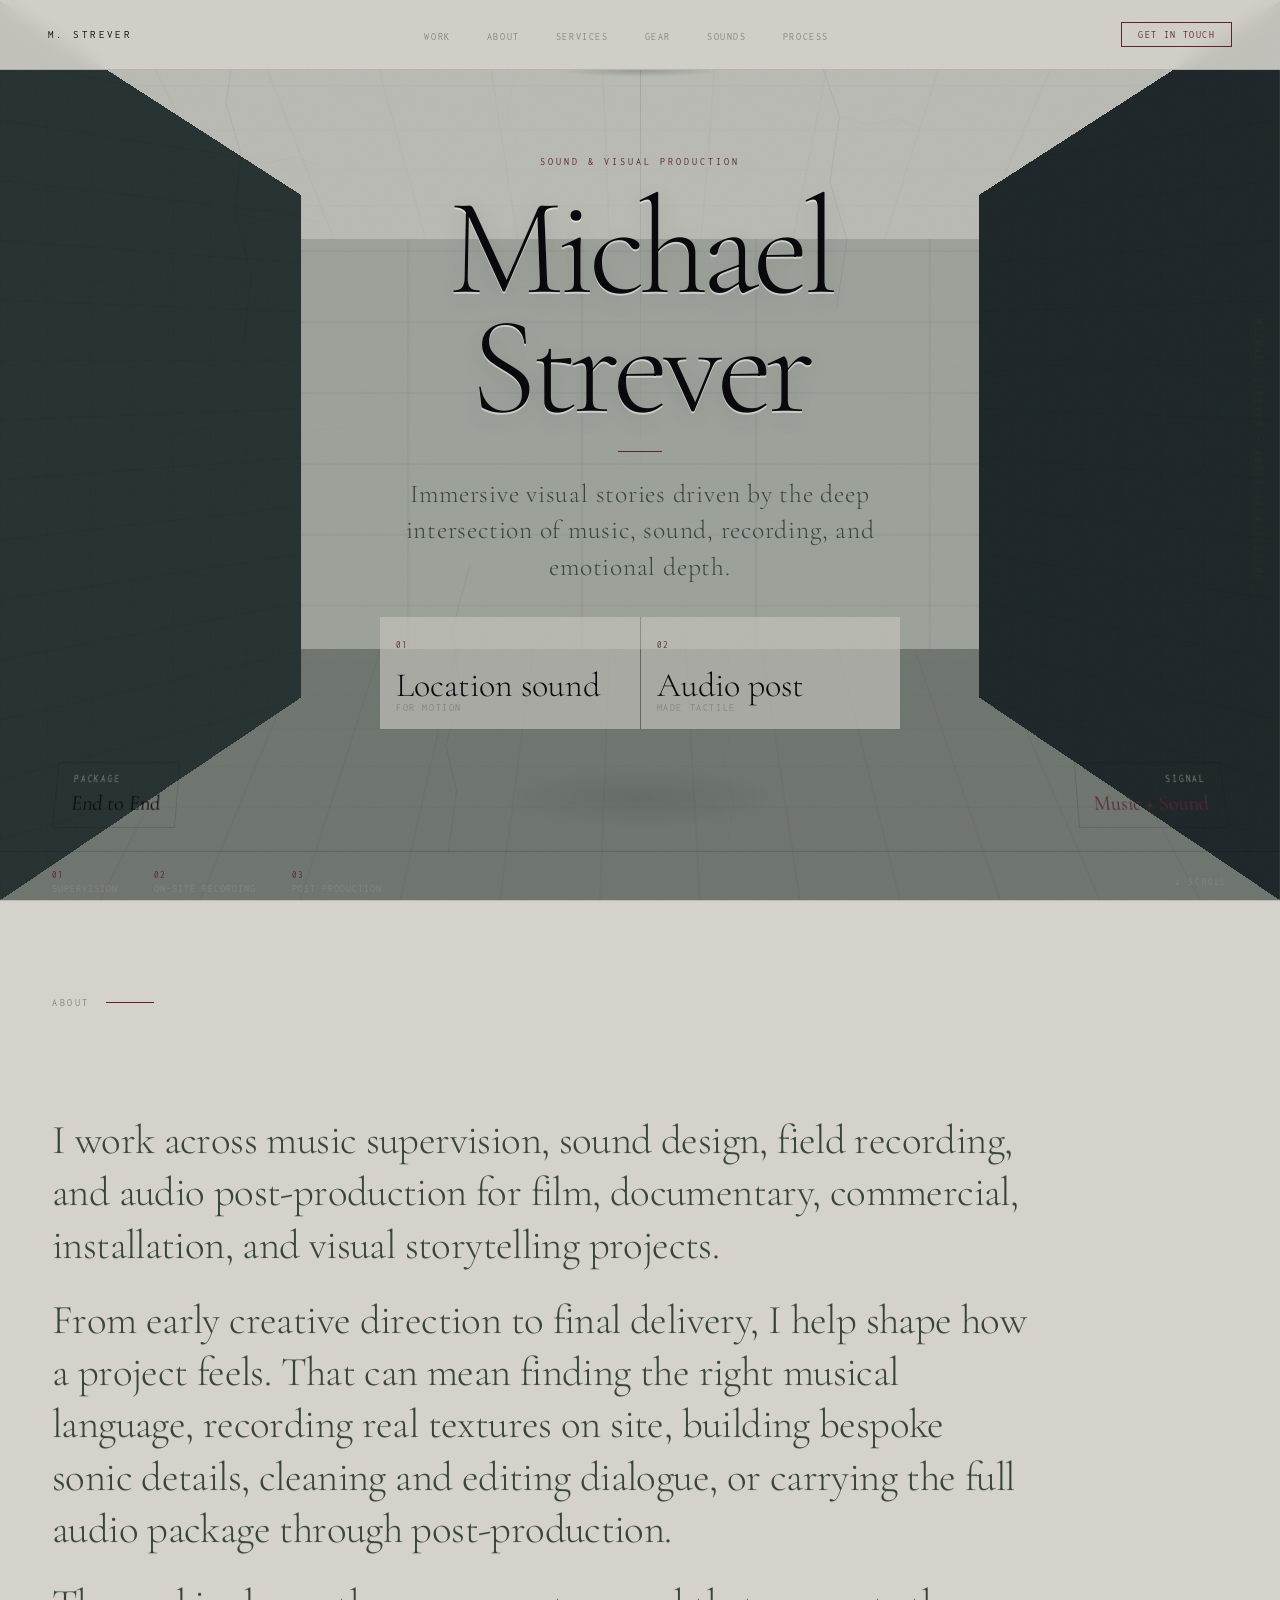
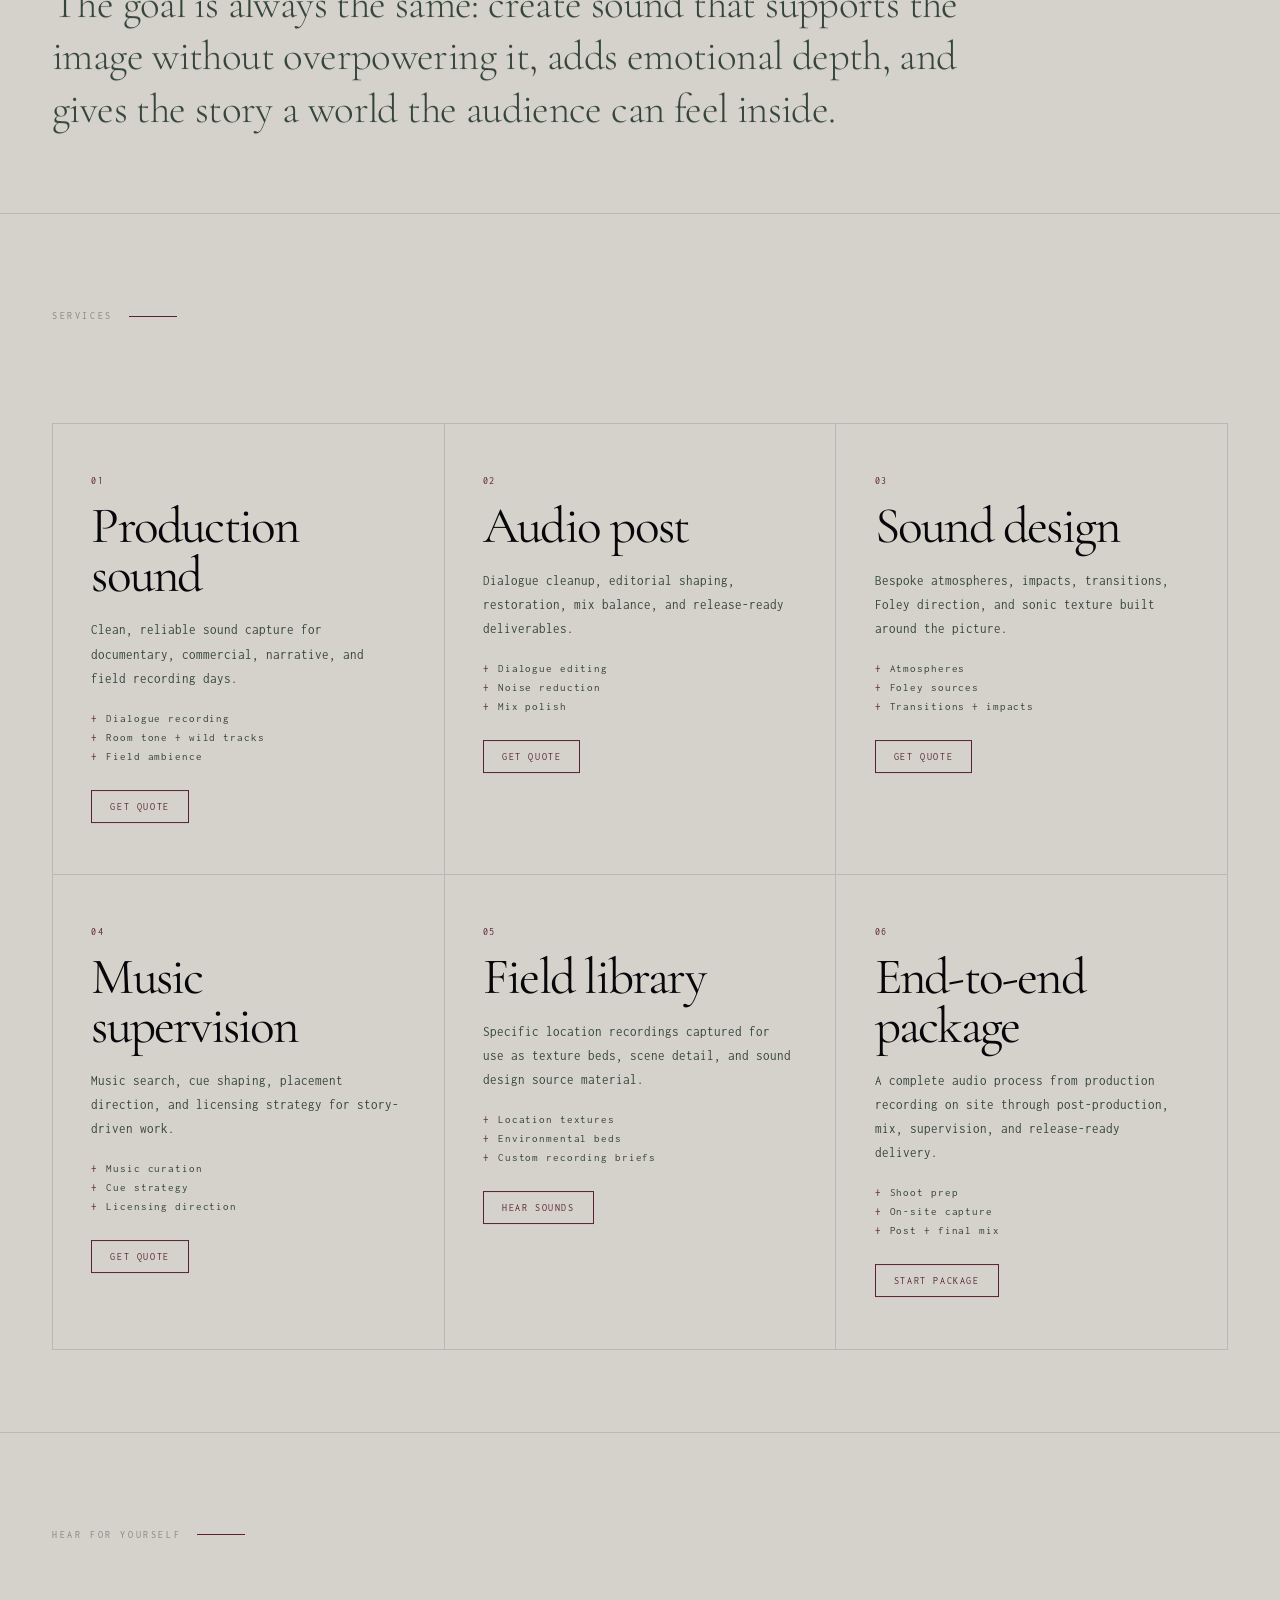
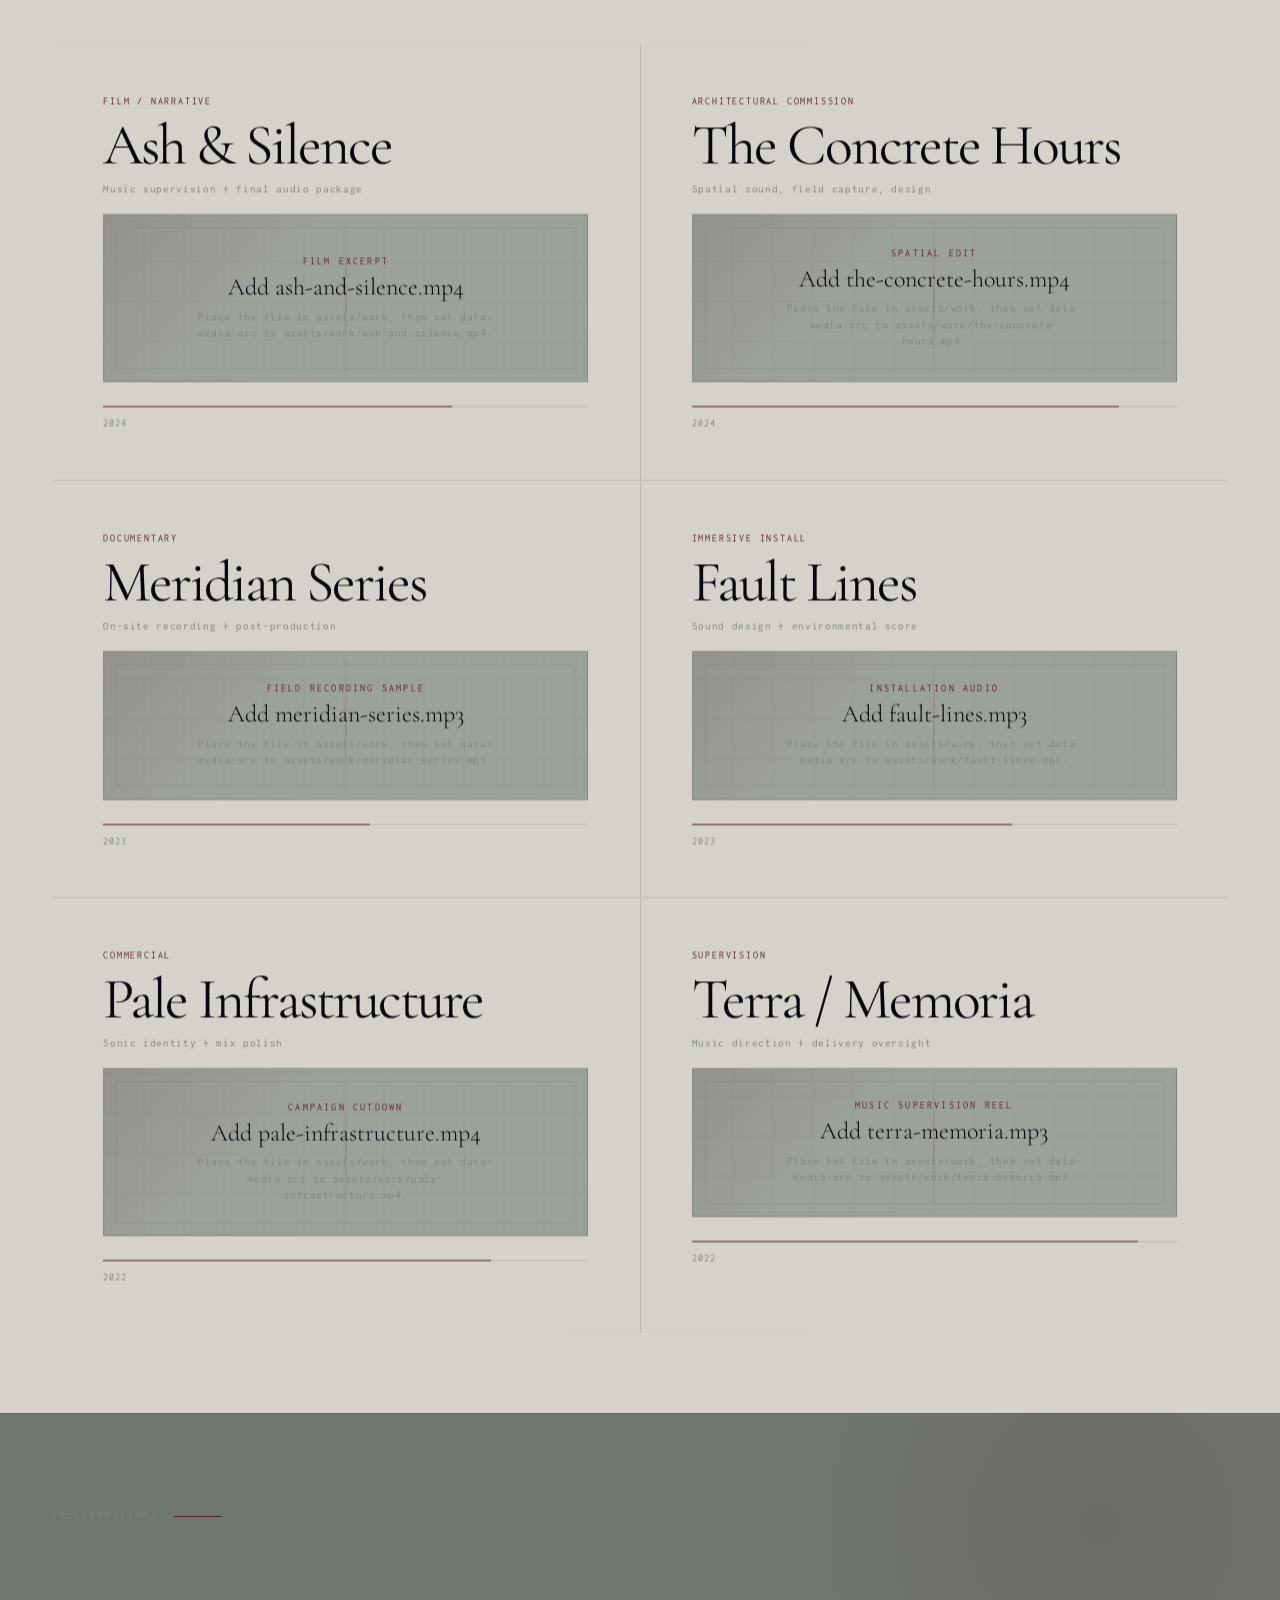
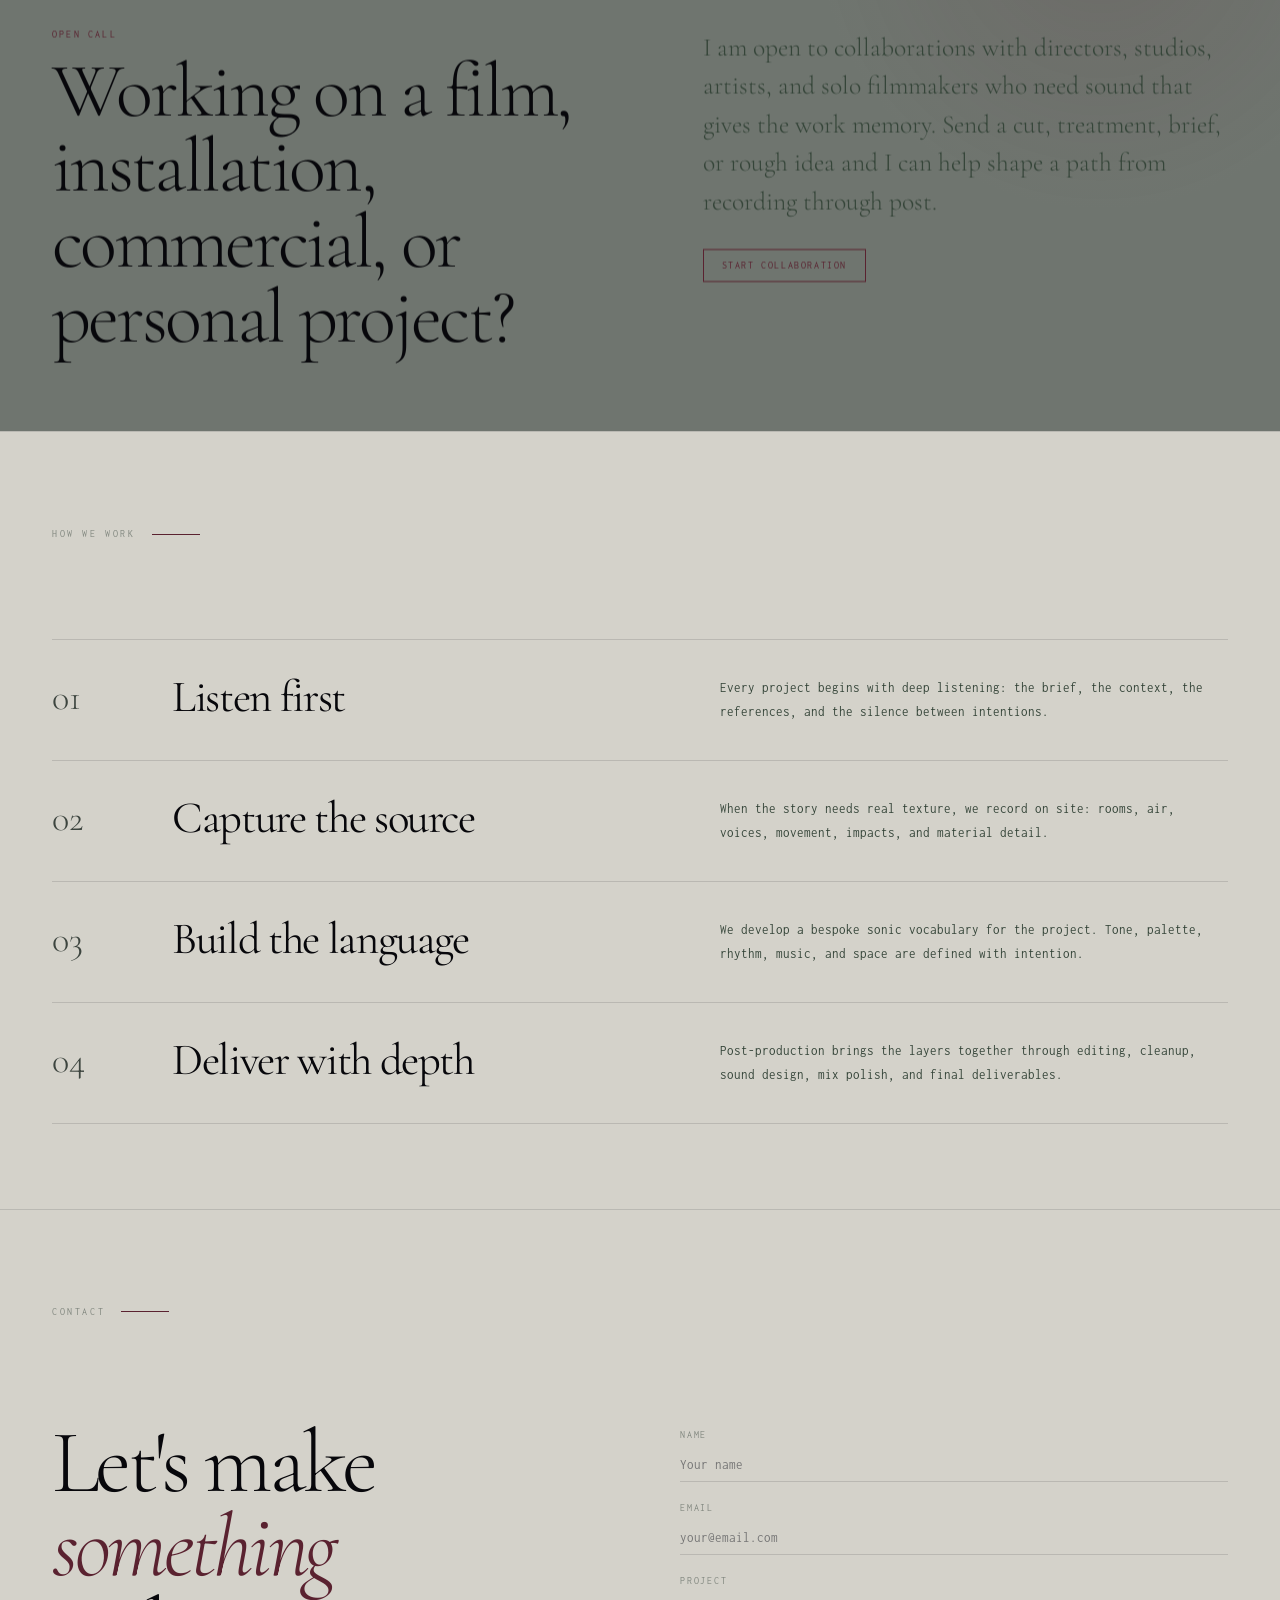
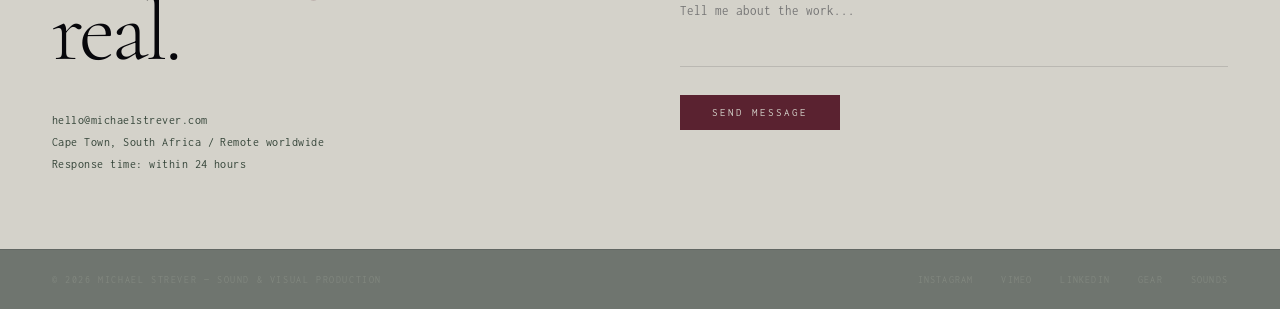
==== commit a2e16f54: "Refine text scale and scroll movement Co-authored-by: mstrever24 <mstrever24@users.noreply.github.co" ====
--- a/index.html
+++ b/index.html
@@ -72,7 +72,7 @@
           </div>
         </div>
 
-        <div class="hero-content">
+        <div class="hero-content scroll-drift" data-scroll-drift="26">
           <p class="hero-eyebrow">Sound & Visual Production</p>
           <h1 class="hero-name">Michael<br>Strever</h1>
           <div class="hero-rule"></div>
@@ -94,7 +94,7 @@
           </div>
         </div>
 
-        <div class="hero-bottom">
+        <div class="hero-bottom scroll-drift" data-scroll-drift="-12">
           <div class="hero-services" aria-label="Core services">
             <div class="svc-item"><span class="svc-num">01</span><span class="svc-name">Supervision</span></div>
             <div class="svc-item"><span class="svc-num">02</span><span class="svc-name">On-site recording</span></div>
@@ -106,7 +106,7 @@
 
       <section id="about">
         <div class="section-label">About</div>
-        <div class="about-grid reveal">
+        <div class="about-grid reveal" data-scroll-drift="18">
           <div class="about-body">
             <p>
               I work across music supervision, sound design, field recording,
@@ -131,7 +131,7 @@
 
       <section id="services">
         <div class="section-label">Services</div>
-        <div class="services-grid reveal">
+        <div class="services-grid reveal" data-scroll-drift="14">
           <article class="service-card">
             <div class="service-num">01</div>
             <h2 class="service-title">Production sound</h2>
@@ -221,7 +221,7 @@
 
       <section id="work">
         <div class="section-label">Hear for yourself</div>
-        <div class="work-grid reveal">
+        <div class="work-grid reveal" data-scroll-drift="16">
           <article class="work-item">
             <div class="work-tag">Film / Narrative</div>
             <h2 class="work-title">Ash & Silence</h2>
@@ -314,7 +314,7 @@
 
       <section id="collaborate" class="collab-section">
         <div class="section-label">Collaborations</div>
-        <div class="collab-inner reveal">
+        <div class="collab-inner reveal" data-scroll-drift="20">
           <div>
             <p class="collab-kicker">Open call</p>
             <h2>Working on a film, installation, commercial, or personal project?</h2>
@@ -333,7 +333,7 @@
 
       <section id="process">
         <div class="section-label">How we work</div>
-        <div class="process-list reveal">
+        <div class="process-list reveal" data-scroll-drift="12">
           <article class="process-item">
             <div class="process-num">01</div>
             <h2 class="process-title">Listen first</h2>
@@ -371,7 +371,7 @@
 
       <section id="contact">
         <div class="section-label">Contact</div>
-        <div class="contact-inner reveal">
+        <div class="contact-inner reveal" data-scroll-drift="16">
           <div>
             <h2 class="contact-heading">Let's make<br><em>something</em><br>real.</h2>
             <div class="contact-info">
--- a/styles.css
+++ b/styles.css
@@ -7,20 +7,28 @@
 }
 
 :root {
-  --cream: #f0ede6;
-  --cream-mid: #e8e4db;
-  --cream-dark: #dedad1;
-  --cream-deep: #d4cfc5;
-  --wall-left: #cdc8bc;
-  --wall-right: #cdc8bc;
-  --ink: #1e1a15;
-  --ink-mid: #3a342a;
-  --ink-light: #6a6258;
-  --ink-ghost: #9a9488;
-  --maroon: #7a2535;
-  --maroon-dim: #5a1c28;
-  --border: rgba(0, 0, 0, 0.09);
-  --border-soft: rgba(0, 0, 0, 0.05);
+  --cream: #d4d2ca;
+  --cream-mid: #9ca19a;
+  --cream-dark: #6f756f;
+  --cream-deep: #3d453f;
+  --wall-left: #263131;
+  --wall-right: #1d2628;
+  --ink: #07070b;
+  --ink-mid: #10212b;
+  --ink-light: #354539;
+  --ink-ghost: #81877f;
+  --maroon: #5a2230;
+  --maroon-dim: #2a101a;
+  --navy: #102836;
+  --navy-dim: #080d15;
+  --avocado: #304334;
+  --accent-rgb: 90, 34, 48;
+  --navy-rgb: 16, 40, 54;
+  --avocado-rgb: 48, 67, 52;
+  --paper-rgb: 212, 210, 202;
+  --black-rgb: 7, 7, 11;
+  --border: rgba(7, 7, 11, 0.12);
+  --border-soft: rgba(7, 7, 11, 0.07);
   --font-display: "Cormorant Garamond", Georgia, serif;
   --font-mono: "Inconsolata", monospace;
 }
@@ -76,7 +84,7 @@
   justify-content: space-between;
   padding: 22px 48px;
   border-bottom: 0.5px solid var(--border);
-  background: rgba(240, 237, 230, 0.92);
+  background: rgba(var(--paper-rgb), 0.9);
   backdrop-filter: blur(8px);
 }
 
@@ -171,7 +179,7 @@
   left: 0;
   width: 100%;
   height: 38%;
-  background-color: #ede9e1;
+  background-color: #b9bab4;
   background-image:
     repeating-linear-gradient(90deg, rgba(0, 0, 0, 0.04) 0, transparent 1px, transparent 119px, rgba(0, 0, 0, 0.04) 120px),
     repeating-linear-gradient(0deg, rgba(0, 0, 0, 0.025) 0, transparent 1px, transparent 59px, rgba(0, 0, 0, 0.025) 60px);
@@ -236,7 +244,7 @@
   z-index: 3;
   width: 1px;
   height: 46%;
-  background: linear-gradient(to bottom, rgba(160, 140, 80, 0.3), transparent);
+  background: linear-gradient(to bottom, rgba(var(--avocado-rgb), 0.32), transparent);
   transform: translateX(-50%);
 }
 
@@ -247,7 +255,7 @@
   z-index: 3;
   width: 160px;
   height: 12px;
-  background: radial-gradient(ellipse, rgba(160, 140, 80, 0.22) 0%, transparent 70%);
+  background: radial-gradient(ellipse, rgba(var(--avocado-rgb), 0.24) 0%, transparent 70%);
   transform: translateX(-50%);
 }
 
@@ -258,7 +266,7 @@
   z-index: 3;
   width: 280px;
   height: 60px;
-  background: radial-gradient(ellipse, rgba(160, 140, 80, 0.1) 0%, transparent 70%);
+  background: radial-gradient(ellipse, rgba(var(--avocado-rgb), 0.16) 0%, transparent 70%);
   transform: translateX(-50%);
 }
 
@@ -355,10 +363,10 @@
 .hero-name {
   color: var(--ink);
   font-family: var(--font-display);
-  font-size: clamp(60px, 9vw, 110px);
+  font-size: clamp(68px, 10.8vw, 144px);
   font-weight: 300;
-  letter-spacing: -0.02em;
-  line-height: 0.95;
+  letter-spacing: -0.045em;
+  line-height: 0.86;
   text-shadow:
     0 2px 0 rgba(255, 255, 255, 0.5),
     0 6px 24px rgba(0, 0, 0, 0.12);
@@ -376,11 +384,13 @@
 }
 
 .hero-tagline {
-  max-width: 440px;
+  max-width: 520px;
   color: var(--ink-light);
-  font-size: 12px;
+  font-family: var(--font-display);
+  font-size: clamp(18px, 2vw, 28px);
+  font-weight: 300;
   letter-spacing: 0.03em;
-  line-height: 1.85;
+  line-height: 1.42;
   opacity: 0;
   animation: fadeUp 0.9s 1s forwards;
 }
@@ -402,7 +412,7 @@
   flex-direction: column;
   justify-content: flex-end;
   padding: 16px;
-  background: rgba(240, 237, 230, 0.62);
+  background: rgba(var(--paper-rgb), 0.62);
   text-align: left;
   transition:
     background 0.25s,
@@ -411,7 +421,7 @@
 
 .hero-panel:hover,
 .hero-panel:focus-visible {
-  background: rgba(240, 237, 230, 0.82);
+  background: rgba(var(--paper-rgb), 0.84);
   transform: translateY(-2px);
 }
 
@@ -492,7 +502,7 @@
   display: flex;
   align-items: center;
   gap: 16px;
-  margin-bottom: 52px;
+  margin-bottom: clamp(48px, 7vw, 88px);
   color: var(--ink-ghost);
   font-size: 10px;
   letter-spacing: 0.26em;
@@ -509,17 +519,17 @@
 
 .about-grid {
   display: grid;
-  grid-template-columns: minmax(0, 820px);
+  grid-template-columns: minmax(0, 980px);
   align-items: start;
 }
 
 .about-body {
   color: var(--ink-light);
   font-family: var(--font-display);
-  font-size: 18px;
+  font-size: clamp(24px, 3.2vw, 42px);
   font-weight: 300;
-  letter-spacing: 0.01em;
-  line-height: 1.9;
+  letter-spacing: -0.015em;
+  line-height: 1.28;
 }
 
 .about-body p + p {
@@ -539,7 +549,7 @@
 }
 
 .service-card {
-  padding: 36px 28px;
+  padding: clamp(32px, 4vw, 56px) clamp(24px, 3vw, 42px);
   border-right: 0.5px solid var(--border);
   border-bottom: 0.5px solid var(--border);
   transition: background 0.3s;
@@ -561,18 +571,20 @@
 }
 
 .service-title {
-  margin-bottom: 12px;
+  margin-bottom: 18px;
   color: var(--ink);
   font-family: var(--font-display);
-  font-size: 22px;
+  font-size: clamp(30px, 4vw, 54px);
   font-weight: 400;
+  letter-spacing: -0.035em;
+  line-height: 0.96;
   transition: color 0.2s;
 }
 
 .service-desc {
   color: var(--ink-light);
-  font-size: 12px;
-  line-height: 1.75;
+  font-size: 13px;
+  line-height: 1.85;
 }
 
 .service-list {
@@ -629,14 +641,14 @@
 .work-item {
   position: relative;
   overflow: hidden;
-  padding: 40px 36px;
+  padding: clamp(36px, 4vw, 58px) clamp(28px, 4vw, 52px);
   background: var(--cream);
   cursor: pointer;
   transition: background 0.3s;
 }
 
 .work-item:hover {
-  background: #ece8e0;
+  background: #bfc1ba;
 }
 
 .work-item::after {
@@ -667,11 +679,13 @@
 }
 
 .work-title {
-  margin-bottom: 8px;
+  margin-bottom: 10px;
   color: var(--ink);
   font-family: var(--font-display);
-  font-size: 28px;
+  font-size: clamp(34px, 4.5vw, 62px);
   font-weight: 400;
+  letter-spacing: -0.035em;
+  line-height: 0.96;
 }
 
 .work-client {
@@ -693,7 +707,7 @@
   place-items: center;
   border: 0.5px solid var(--border);
   background:
-    linear-gradient(135deg, rgba(122, 37, 53, 0.08), transparent 34%),
+    linear-gradient(135deg, rgba(var(--accent-rgb), 0.12), transparent 34%),
     repeating-linear-gradient(90deg, rgba(0, 0, 0, 0.035) 0, transparent 1px, transparent 39px, rgba(0, 0, 0, 0.035) 40px),
     repeating-linear-gradient(0deg, rgba(0, 0, 0, 0.025) 0, transparent 1px, transparent 39px, rgba(0, 0, 0, 0.025) 40px),
     var(--cream-mid);
@@ -716,7 +730,7 @@
   bottom: 0;
   left: 50%;
   width: 1px;
-  background: linear-gradient(to bottom, transparent, rgba(122, 37, 53, 0.22), transparent);
+  background: linear-gradient(to bottom, transparent, rgba(var(--accent-rgb), 0.26), transparent);
   transform: translateX(-50%);
 }
 
@@ -802,7 +816,7 @@
 
 .collab-section {
   background:
-    radial-gradient(circle at 86% 18%, rgba(122, 37, 53, 0.08), transparent 18rem),
+    radial-gradient(circle at 86% 18%, rgba(var(--accent-rgb), 0.12), transparent 18rem),
     var(--cream-dark);
 }
 
@@ -870,14 +884,16 @@
 .process-title {
   color: var(--ink);
   font-family: var(--font-display);
-  font-size: 22px;
+  font-size: clamp(28px, 3.5vw, 48px);
   font-weight: 400;
+  letter-spacing: -0.03em;
+  line-height: 0.98;
 }
 
 .process-desc {
   color: var(--ink-light);
-  font-size: 12px;
-  line-height: 1.8;
+  font-size: 13px;
+  line-height: 1.85;
 }
 
 .contact-inner {
@@ -890,9 +906,10 @@
 .contact-heading {
   color: var(--ink);
   font-family: var(--font-display);
-  font-size: clamp(36px, 5vw, 64px);
+  font-size: clamp(48px, 7vw, 96px);
   font-weight: 300;
-  line-height: 1.05;
+  letter-spacing: -0.04em;
+  line-height: 0.94;
 }
 
 .contact-heading em {
@@ -1014,7 +1031,7 @@
 
 .reveal {
   opacity: 0;
-  transform: translateY(24px);
+  transform: translate3d(0, calc(24px + var(--scroll-drift, 0px)), 0);
   transition:
     opacity 0.8s ease,
     transform 0.8s ease;
@@ -1022,12 +1039,21 @@
 
 .reveal.visible {
   opacity: 1;
-  transform: translateY(0);
+  transform: translate3d(0, var(--scroll-drift, 0px), 0);
+}
+
+.scroll-drift {
+  transform: translate3d(0, var(--scroll-drift, 0px), 0);
+  will-change: transform;
+}
+
+[data-scroll-drift] {
+  will-change: transform;
 }
 
 .gear-page {
   background:
-    radial-gradient(circle at 12% 16%, rgba(122, 37, 53, 0.08), transparent 18rem),
+    radial-gradient(circle at 12% 16%, rgba(var(--navy-rgb), 0.14), transparent 18rem),
     var(--cream);
 }
 
@@ -1064,7 +1090,7 @@
 .gear-hero__surface::before {
   inset: 0;
   background:
-    radial-gradient(ellipse at 50% 18%, rgba(160, 140, 80, 0.12), transparent 34%),
+    radial-gradient(ellipse at 50% 18%, rgba(var(--avocado-rgb), 0.18), transparent 34%),
     linear-gradient(90deg, rgba(0, 0, 0, 0.1), transparent 24%, transparent 76%, rgba(0, 0, 0, 0.1));
 }
 
@@ -1236,7 +1262,7 @@
 
 .locations-page {
   background:
-    radial-gradient(circle at 84% 12%, rgba(122, 37, 53, 0.09), transparent 18rem),
+    radial-gradient(circle at 84% 12%, rgba(var(--accent-rgb), 0.12), transparent 18rem),
     linear-gradient(180deg, var(--cream), var(--cream-dark));
 }
 
@@ -1256,7 +1282,7 @@
   overflow: hidden;
   background:
     linear-gradient(90deg, rgba(0, 0, 0, 0.1), transparent 24%, transparent 76%, rgba(0, 0, 0, 0.08)),
-    radial-gradient(circle at 50% 52%, rgba(122, 37, 53, 0.08), transparent 21rem),
+    radial-gradient(circle at 50% 52%, rgba(var(--navy-rgb), 0.14), transparent 21rem),
     var(--cream-mid);
 }
 
@@ -1280,7 +1306,7 @@
   top: 50%;
   width: min(58vw, 620px);
   height: min(58vw, 620px);
-  border: 0.5px solid rgba(122, 37, 53, 0.18);
+  border: 0.5px solid rgba(var(--accent-rgb), 0.22);
   border-radius: 50%;
   transform: translate(-50%, -50%);
 }
@@ -1290,7 +1316,7 @@
   left: 8%;
   right: 8%;
   height: 1px;
-  background: linear-gradient(90deg, transparent, rgba(122, 37, 53, 0.22), transparent);
+  background: linear-gradient(90deg, transparent, rgba(var(--accent-rgb), 0.28), transparent);
 }
 
 .field-line--one {
@@ -1312,7 +1338,7 @@
   position: absolute;
   width: 12rem;
   height: 12rem;
-  border: 0.5px solid rgba(122, 37, 53, 0.18);
+  border: 0.5px solid rgba(var(--accent-rgb), 0.22);
   border-radius: 50%;
 }
 
@@ -1391,7 +1417,7 @@
   right: 22px;
   width: 92px;
   height: 92px;
-  border: 0.5px solid rgba(122, 37, 53, 0.18);
+  border: 0.5px solid rgba(var(--accent-rgb), 0.22);
   border-radius: 50%;
 }
 
@@ -1439,7 +1465,7 @@
 .location-media .media-frame {
   min-height: 150px;
   background:
-    radial-gradient(circle at 18% 70%, rgba(122, 37, 53, 0.11), transparent 7rem),
+    radial-gradient(circle at 18% 70%, rgba(var(--avocado-rgb), 0.17), transparent 7rem),
     repeating-linear-gradient(90deg, rgba(0, 0, 0, 0.048) 0, transparent 1px, transparent 28px, rgba(0, 0, 0, 0.048) 29px),
     var(--cream-mid);
 }
@@ -1450,7 +1476,7 @@
   top: 50%;
   width: auto;
   height: 1px;
-  background: linear-gradient(90deg, transparent, rgba(122, 37, 53, 0.32), transparent);
+  background: linear-gradient(90deg, transparent, rgba(var(--accent-rgb), 0.34), transparent);
   transform: translateY(-50%);
 }
 
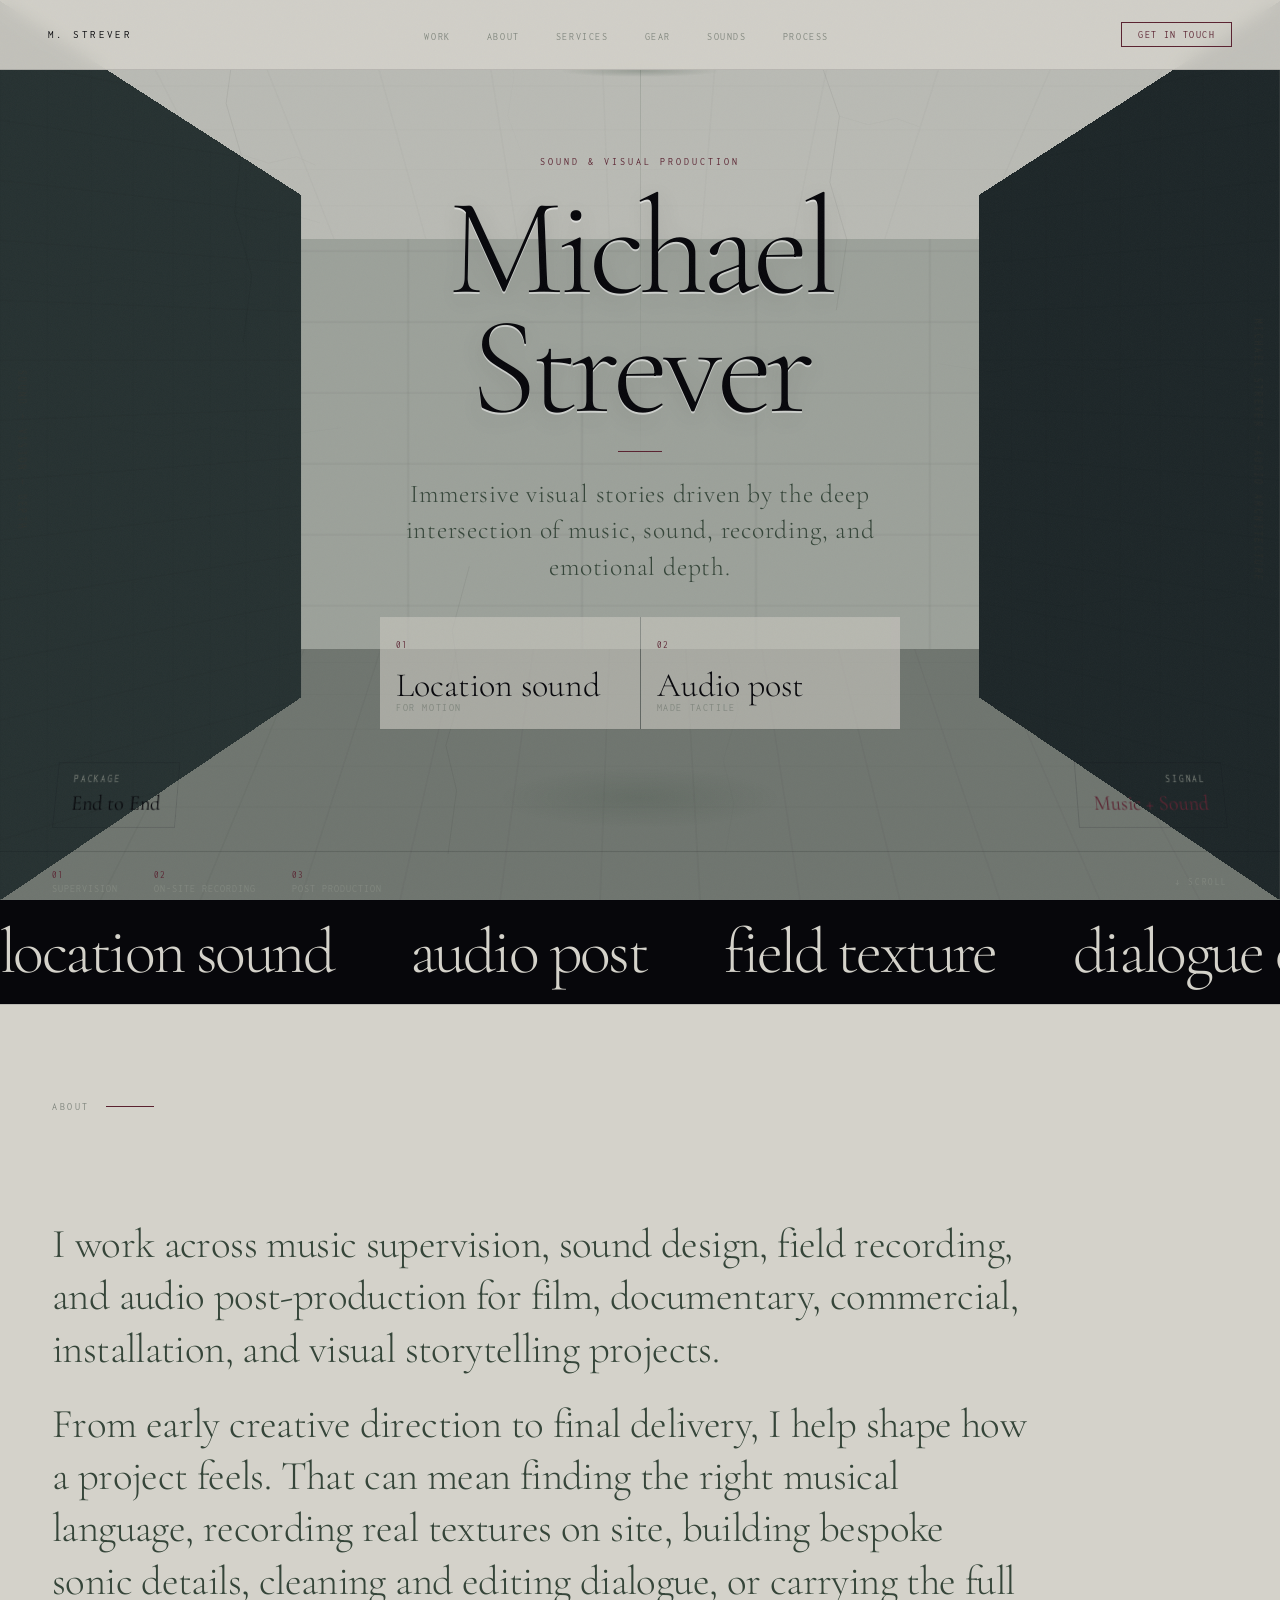
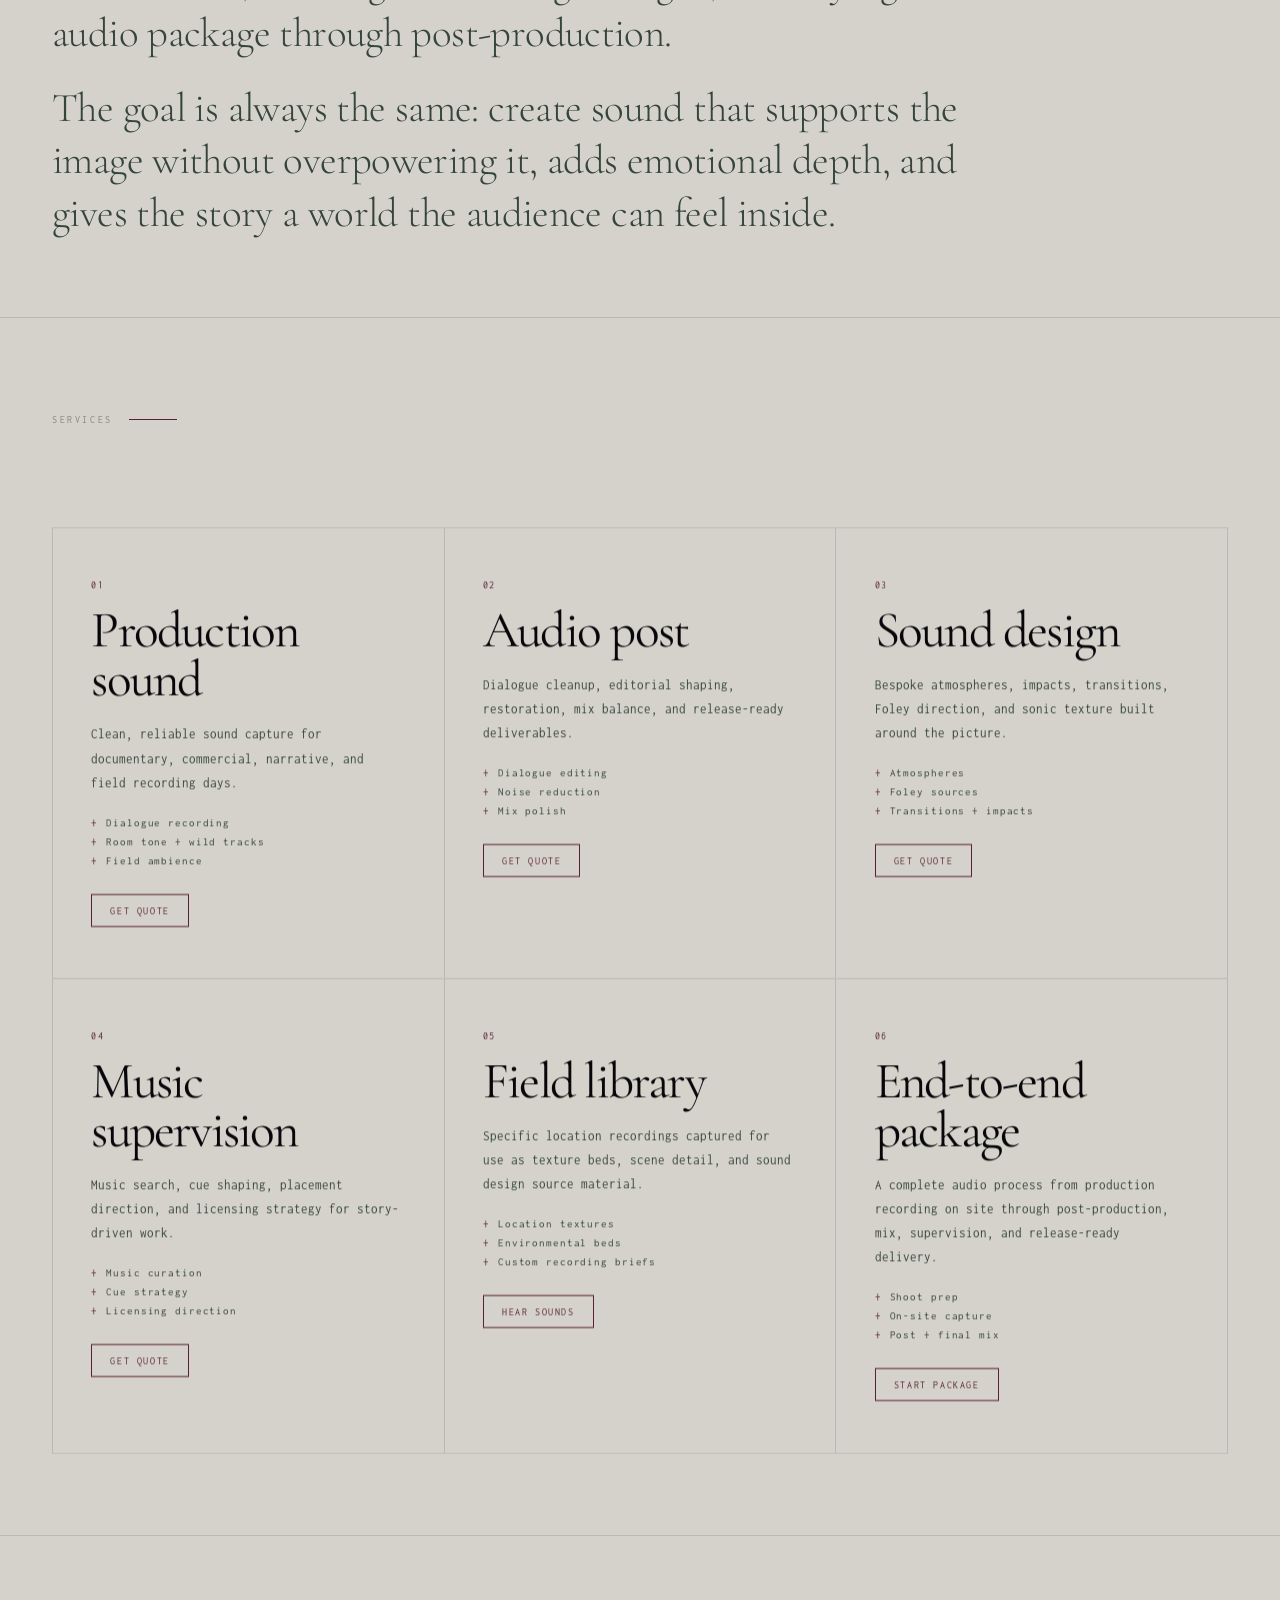
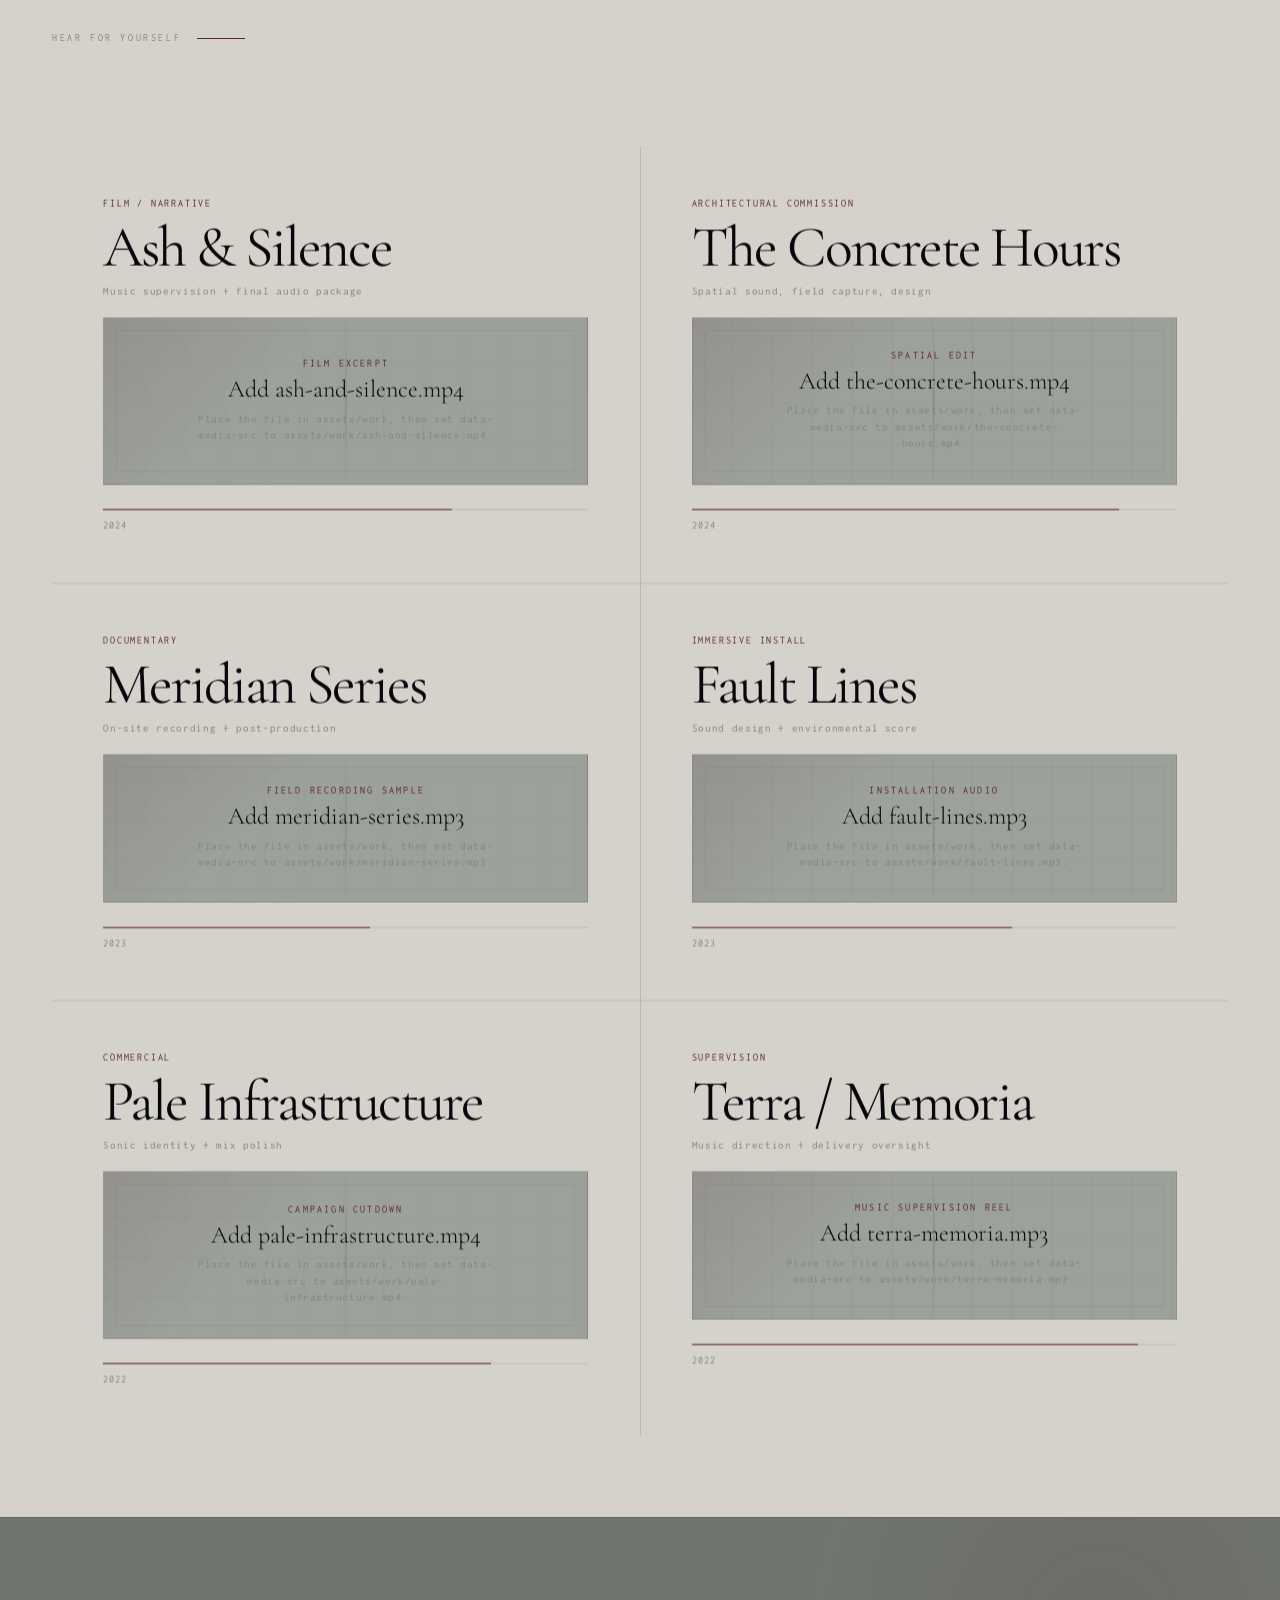
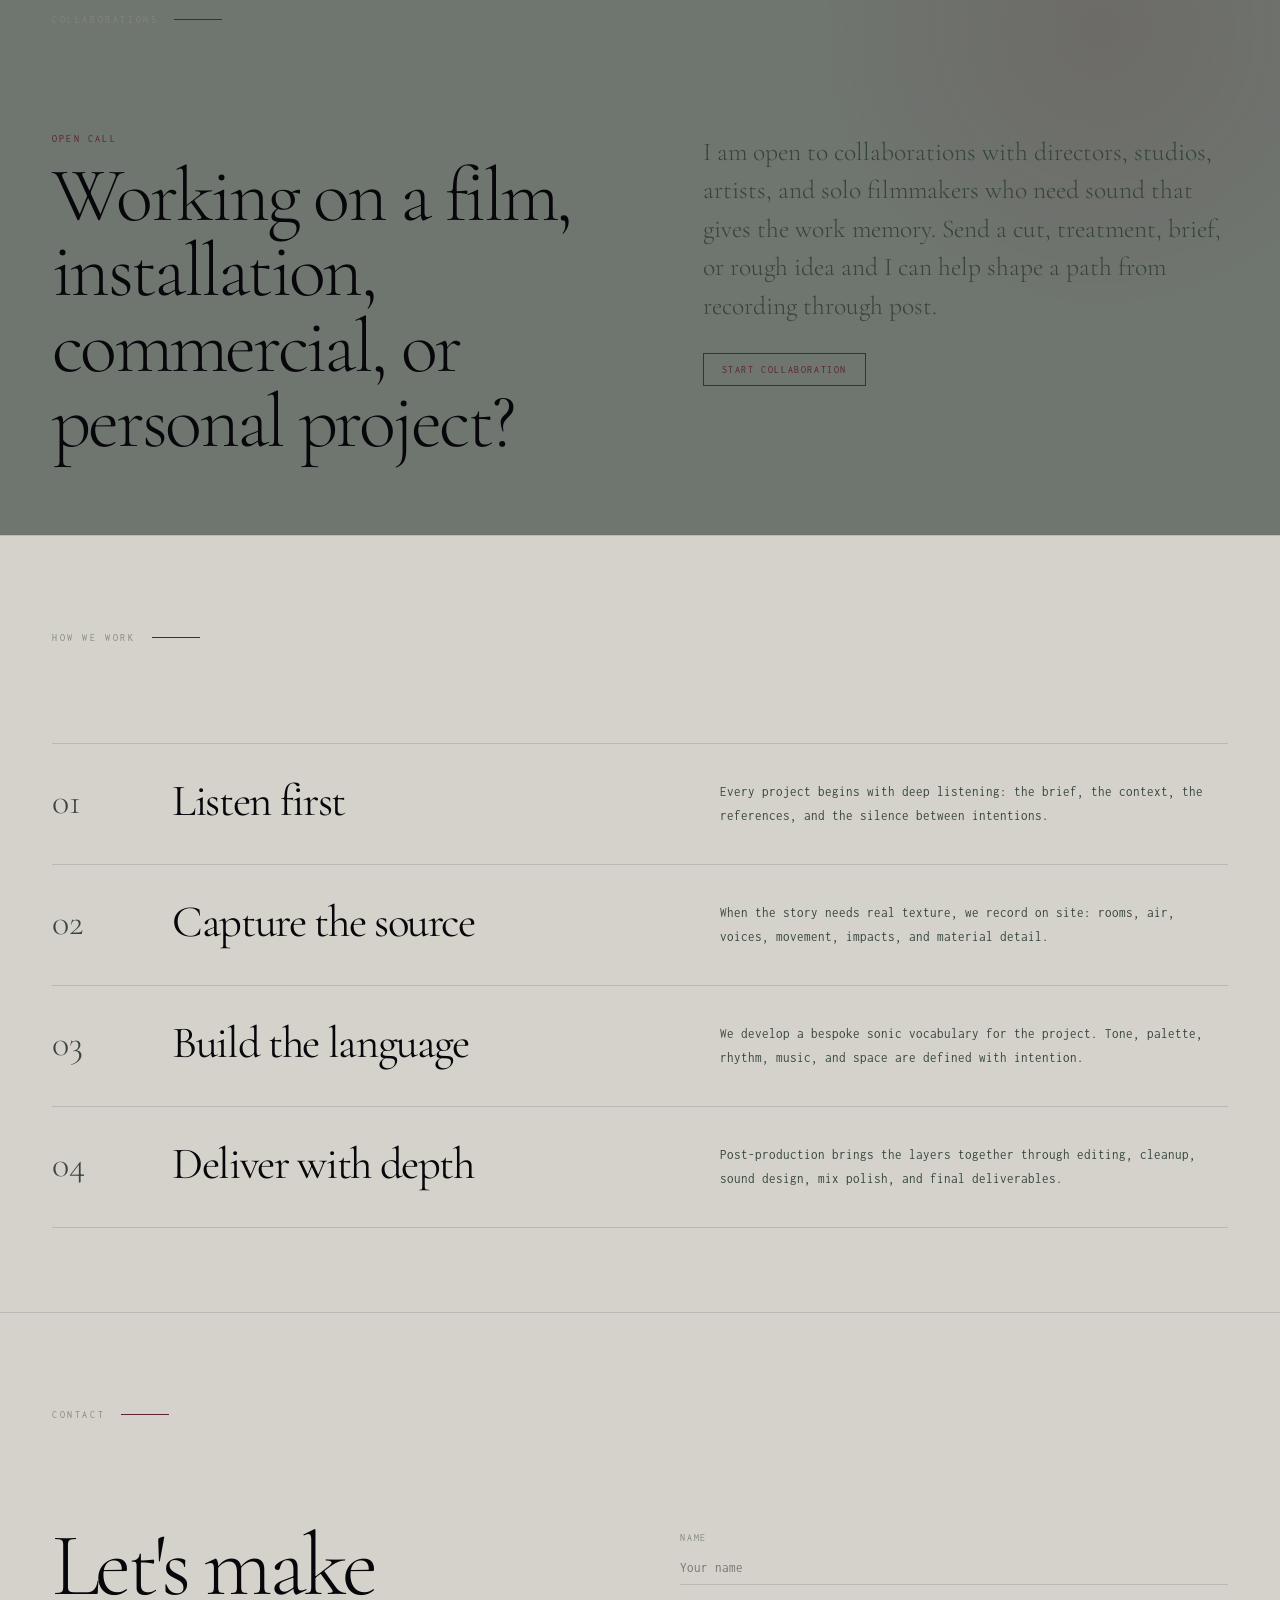
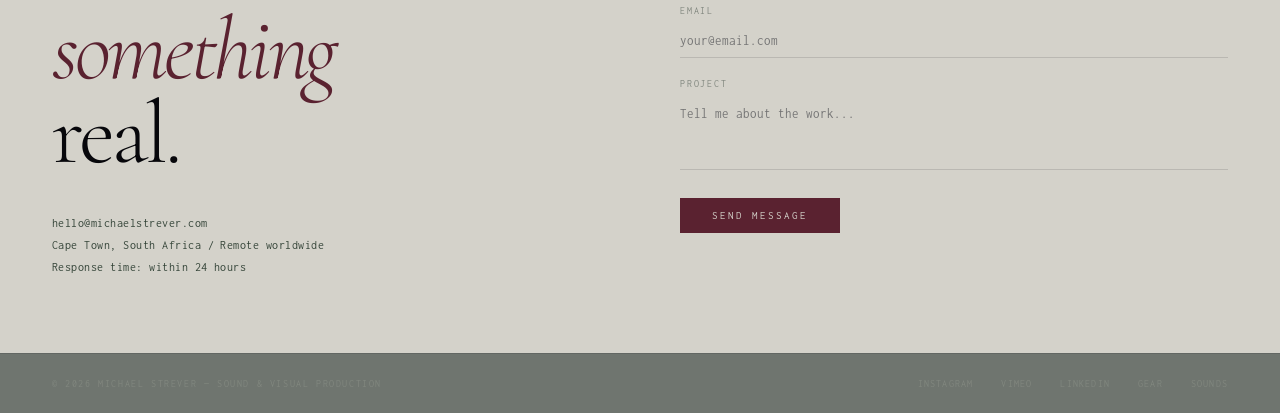
==== commit a434a9f9: "Add interactive media overlays and marquee Co-authored-by: mstrever24 <mstrever24@users.noreply.gith" ====
--- a/index.html
+++ b/index.html
@@ -104,6 +104,23 @@
         </div>
       </section>
 
+      <div class="motion-marquee" aria-hidden="true">
+        <div class="motion-marquee__track">
+          <span>Location sound</span>
+          <span>Audio post</span>
+          <span>Field texture</span>
+          <span>Dialogue edit</span>
+          <span>Sound design</span>
+          <span>Final mix</span>
+          <span>Location sound</span>
+          <span>Audio post</span>
+          <span>Field texture</span>
+          <span>Dialogue edit</span>
+          <span>Sound design</span>
+          <span>Final mix</span>
+        </div>
+      </div>
+
       <section id="about">
         <div class="section-label">About</div>
         <div class="about-grid reveal" data-scroll-drift="18">
--- a/styles.css
+++ b/styles.css
@@ -493,6 +493,33 @@
   animation: blink 2.4s infinite;
 }
 
+.motion-marquee {
+  overflow: hidden;
+  border-block: 0.5px solid var(--border);
+  background: var(--ink);
+  color: var(--cream);
+}
+
+.motion-marquee__track {
+  display: flex;
+  width: max-content;
+  min-width: 100%;
+  gap: clamp(32px, 6vw, 88px);
+  padding: 22px 0;
+  animation: marqueeMove 34s linear infinite;
+}
+
+.motion-marquee__track span {
+  color: var(--cream);
+  font-family: var(--font-display);
+  font-size: clamp(28px, 5vw, 72px);
+  font-weight: 300;
+  letter-spacing: -0.04em;
+  line-height: 0.9;
+  text-transform: lowercase;
+  white-space: nowrap;
+}
+
 section {
   padding: 96px 52px;
   border-top: 0.5px solid var(--border);
@@ -552,11 +579,38 @@
   padding: clamp(32px, 4vw, 56px) clamp(24px, 3vw, 42px);
   border-right: 0.5px solid var(--border);
   border-bottom: 0.5px solid var(--border);
-  transition: background 0.3s;
+  position: relative;
+  overflow: hidden;
+  transition:
+    background 0.3s,
+    transform 0.3s;
+}
+
+.service-card::after,
+.gear-category::after,
+.sound-card::after {
+  content: "";
+  position: absolute;
+  inset: 12px;
+  border: 0.5px solid rgba(var(--paper-rgb), 0.18);
+  opacity: 0;
+  pointer-events: none;
+  transform: scale(0.985);
+  transition:
+    opacity 0.28s,
+    transform 0.28s;
 }
 
 .service-card:hover {
   background: rgba(0, 0, 0, 0.02);
+  transform: translateY(-3px);
+}
+
+.service-card:hover::after,
+.gear-category:hover::after,
+.sound-card:hover::after {
+  opacity: 1;
+  transform: scale(1);
 }
 
 .service-card:hover .service-title {
@@ -644,11 +698,14 @@
   padding: clamp(36px, 4vw, 58px) clamp(28px, 4vw, 52px);
   background: var(--cream);
   cursor: pointer;
-  transition: background 0.3s;
+  transition:
+    background 0.3s,
+    transform 0.3s;
 }
 
 .work-item:hover {
   background: #bfc1ba;
+  transform: translateY(-3px);
 }
 
 .work-item::after {
@@ -711,6 +768,17 @@
     repeating-linear-gradient(90deg, rgba(0, 0, 0, 0.035) 0, transparent 1px, transparent 39px, rgba(0, 0, 0, 0.035) 40px),
     repeating-linear-gradient(0deg, rgba(0, 0, 0, 0.025) 0, transparent 1px, transparent 39px, rgba(0, 0, 0, 0.025) 40px),
     var(--cream-mid);
+  transition:
+    clip-path 0.32s,
+    transform 0.32s,
+    filter 0.32s;
+  clip-path: inset(0 0 0 0);
+}
+
+.media-frame:hover {
+  clip-path: inset(10px 10px 10px 10px);
+  filter: contrast(1.08) saturate(0.92);
+  transform: scale(1.015);
 }
 
 .media-frame::before,
@@ -748,6 +816,14 @@
   max-width: 72%;
   padding: 30px 18px;
   text-align: center;
+  transition:
+    opacity 0.28s,
+    transform 0.28s;
+}
+
+.media-frame:hover .media-placeholder {
+  opacity: 0.34;
+  transform: scale(0.96);
 }
 
 .media-kicker {
@@ -790,6 +866,55 @@
   width: calc(100% - 36px);
   margin: 48px 18px;
   accent-color: var(--maroon);
+}
+
+.media-overlay {
+  position: absolute;
+  inset: 0;
+  z-index: 5;
+  display: flex;
+  flex-direction: column;
+  justify-content: space-between;
+  padding: 18px;
+  pointer-events: none;
+  opacity: 0;
+  background:
+    linear-gradient(180deg, rgba(var(--black-rgb), 0.58), transparent 38%, rgba(var(--black-rgb), 0.62)),
+    radial-gradient(circle at 80% 24%, rgba(var(--accent-rgb), 0.22), transparent 9rem);
+  color: var(--cream);
+  transform: translateY(10px);
+  transition:
+    opacity 0.28s,
+    transform 0.28s;
+}
+
+.media-frame:hover .media-overlay,
+.work-item:focus-within .media-overlay,
+.sound-card:focus-within .media-overlay {
+  opacity: 1;
+  transform: translateY(0);
+}
+
+.media-overlay span,
+.media-overlay em {
+  font-size: 10px;
+  font-style: normal;
+  letter-spacing: 0.18em;
+  text-transform: uppercase;
+}
+
+.media-overlay strong {
+  align-self: center;
+  font-family: var(--font-display);
+  font-size: clamp(34px, 6vw, 74px);
+  font-weight: 300;
+  letter-spacing: -0.05em;
+  line-height: 0.88;
+}
+
+.media-overlay em {
+  max-width: 80%;
+  color: rgba(var(--paper-rgb), 0.78);
 }
 
 .work-bar {
@@ -1157,9 +1282,18 @@
 .gear-category {
   min-height: 100%;
   padding: 36px;
+  position: relative;
+  overflow: hidden;
   background:
     linear-gradient(145deg, rgba(255, 255, 255, 0.28), transparent 42%),
     var(--cream);
+  transition:
+    background 0.3s,
+    transform 0.3s;
+}
+
+.gear-category:hover {
+  transform: translateY(-3px);
 }
 
 .gear-category--wide {
@@ -1526,6 +1660,16 @@
   }
 }
 
+@keyframes marqueeMove {
+  from {
+    transform: translateX(0);
+  }
+
+  to {
+    transform: translateX(-50%);
+  }
+}
+
 @media (max-width: 768px) {
   .nav {
     padding: 18px 24px;
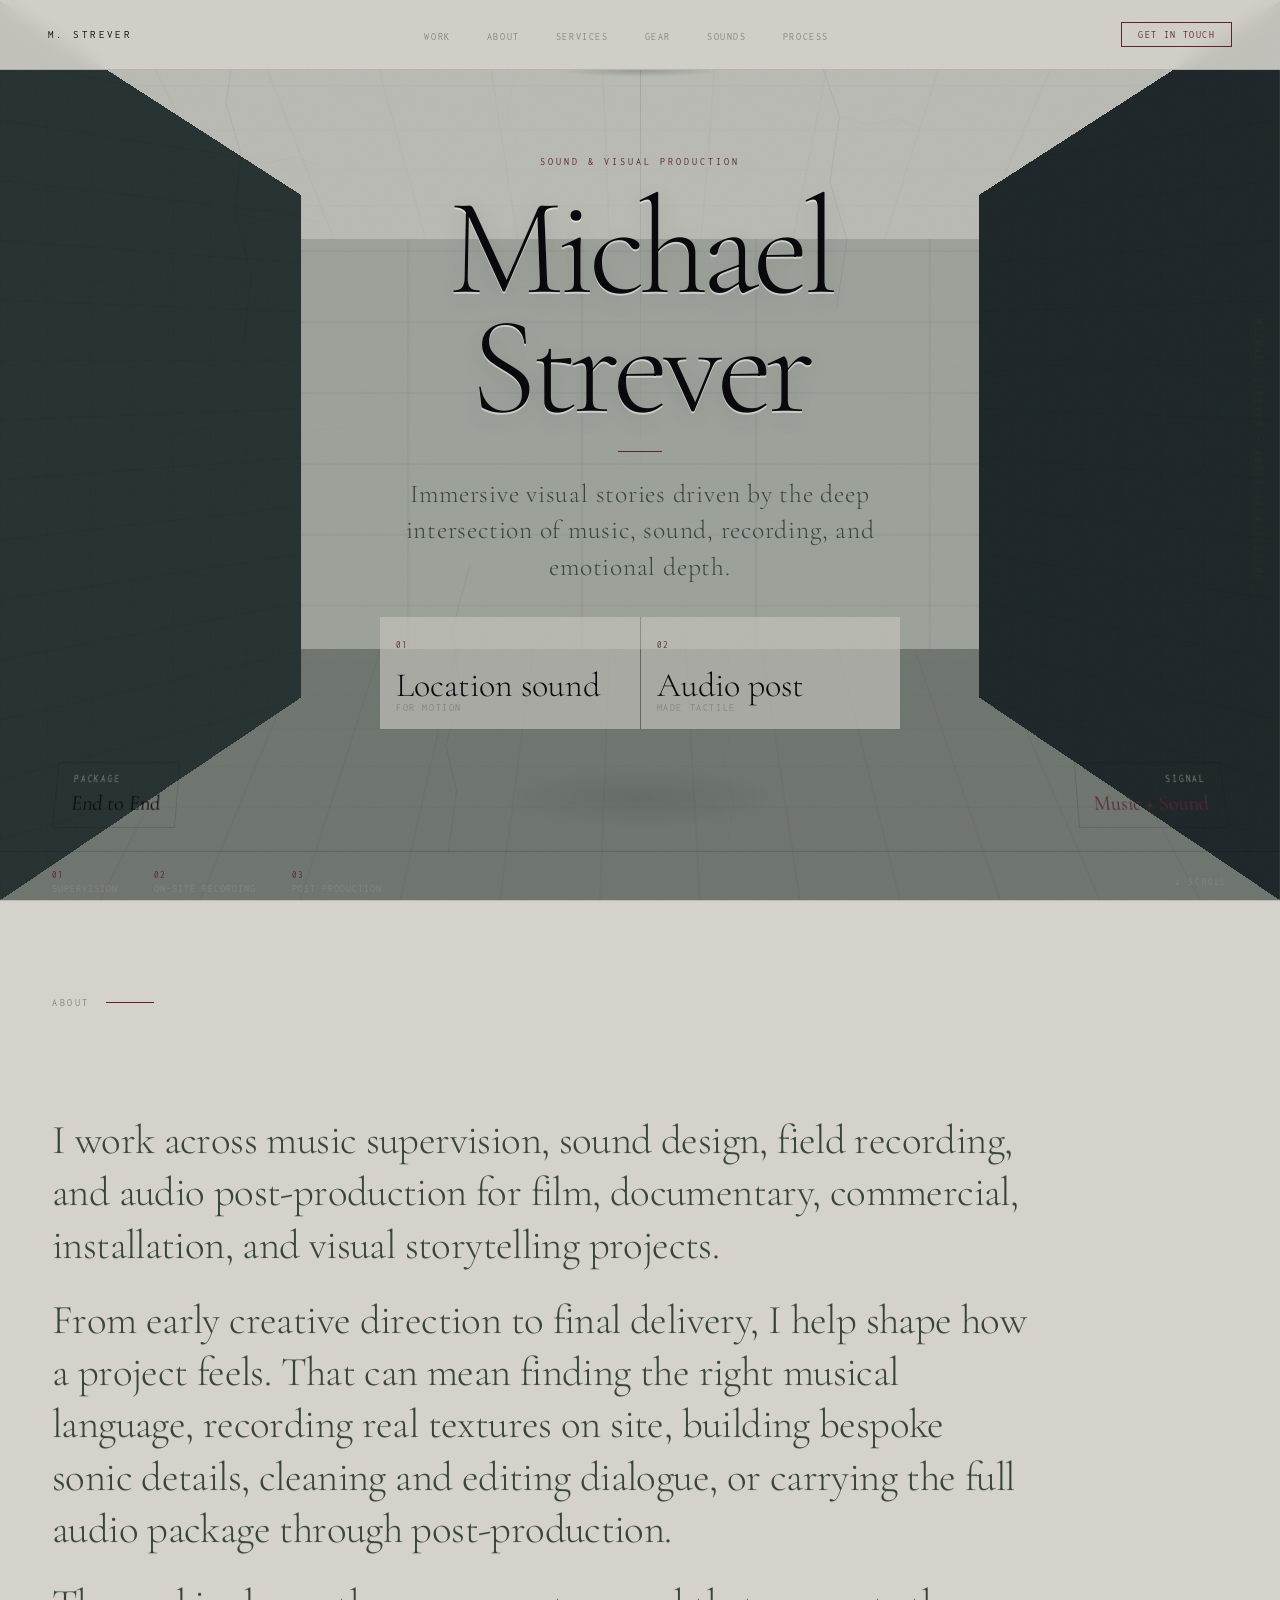
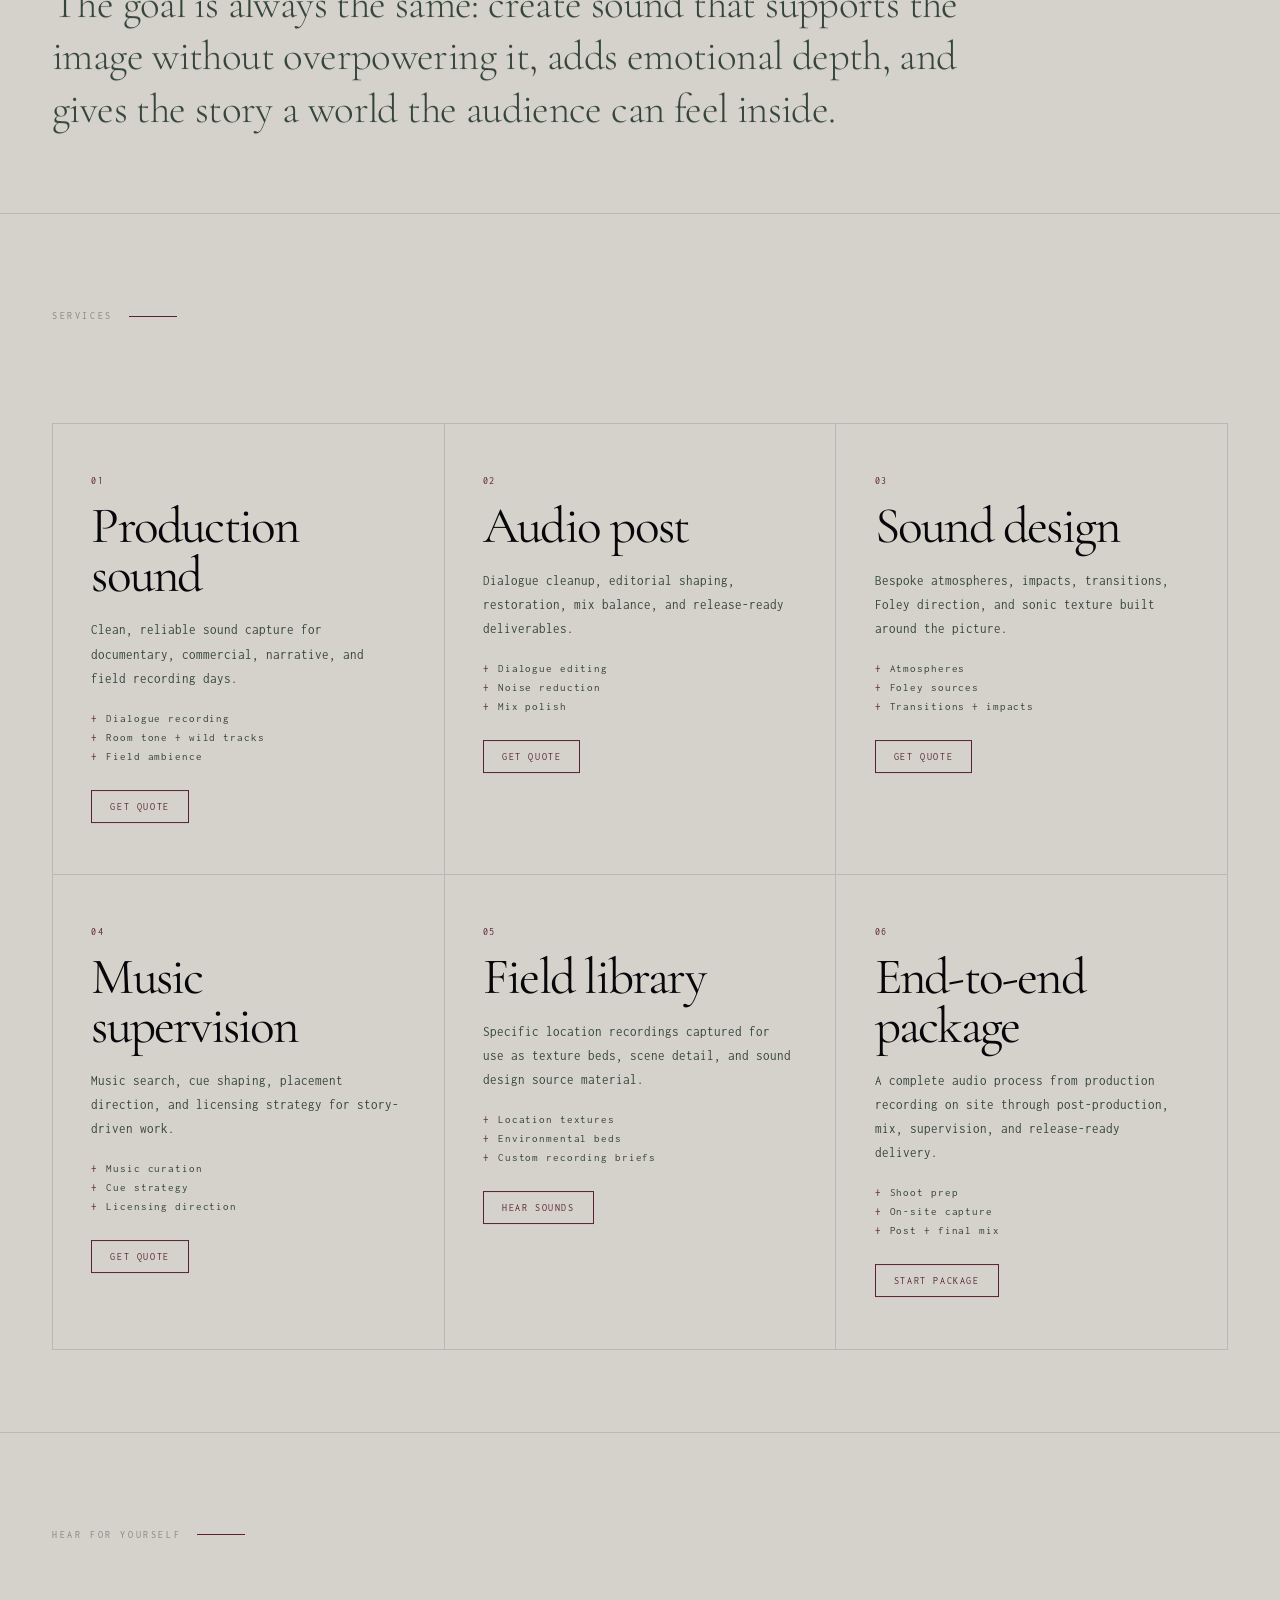
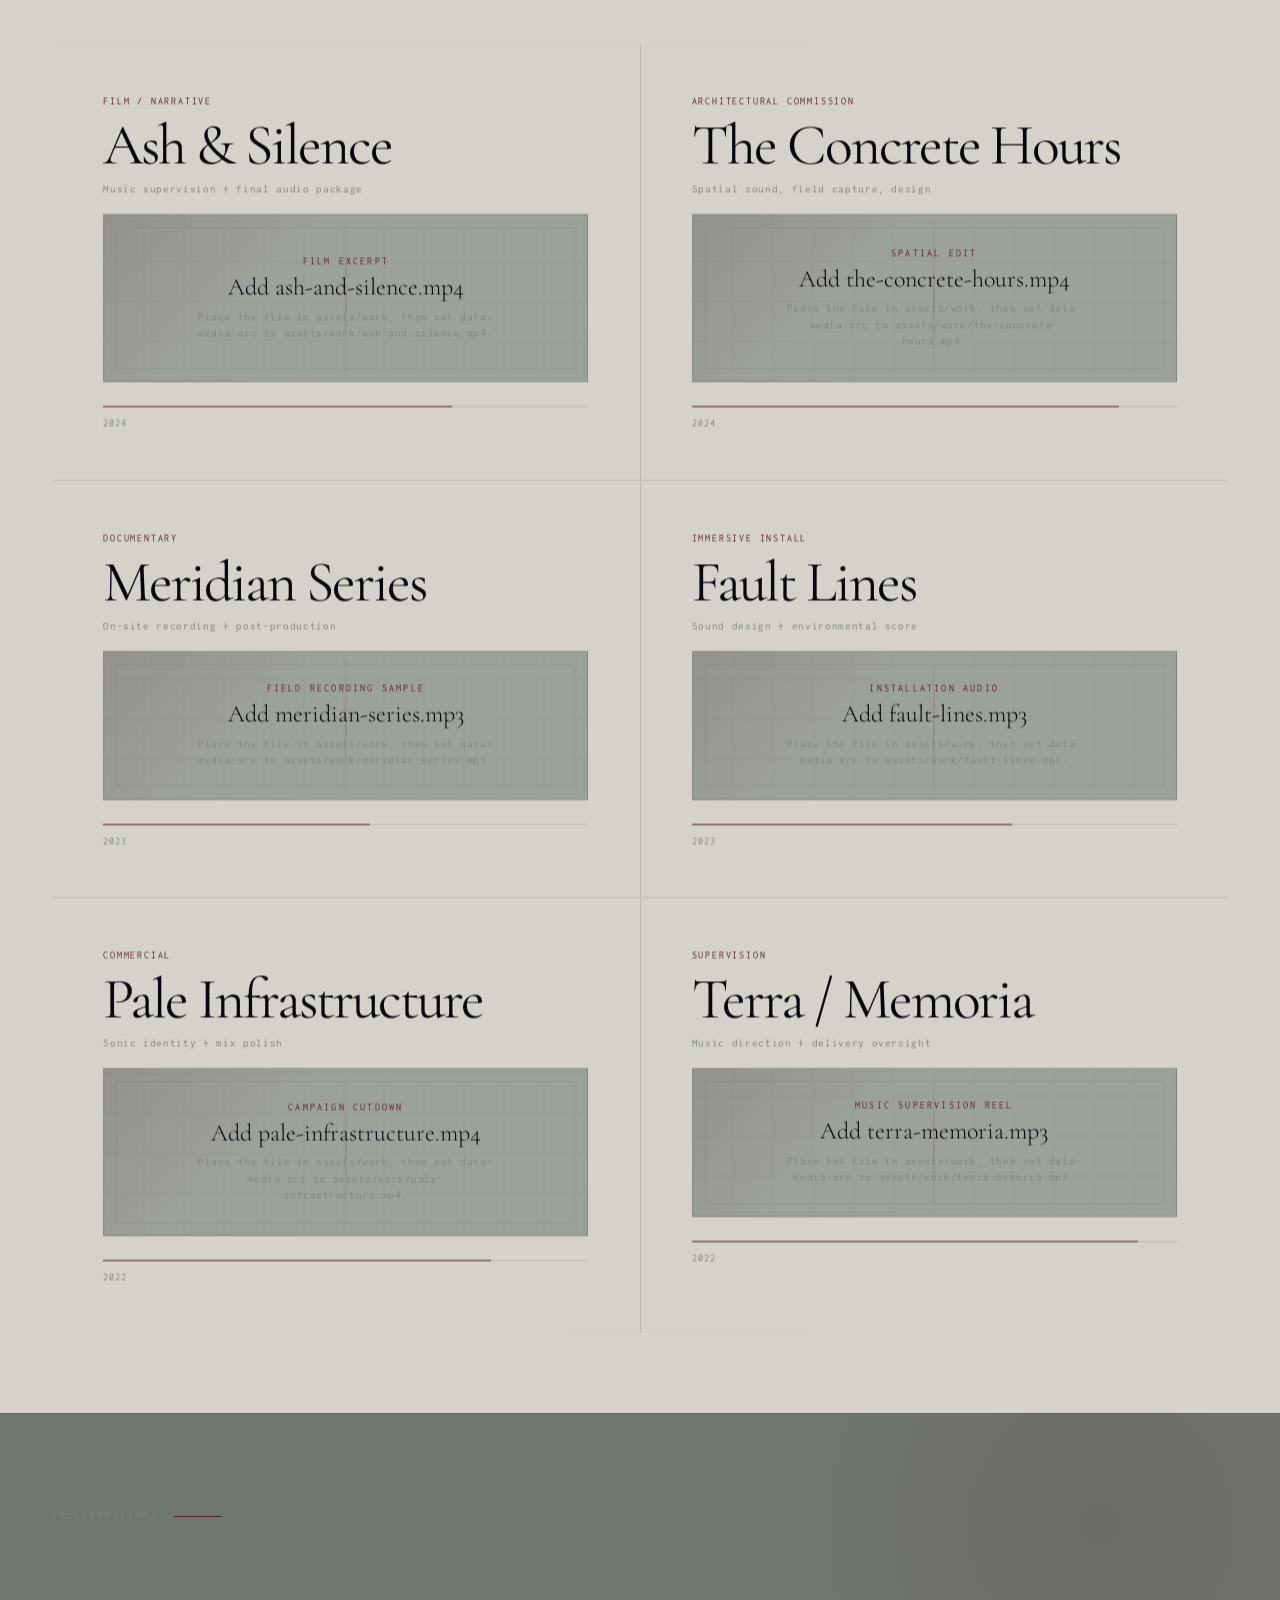
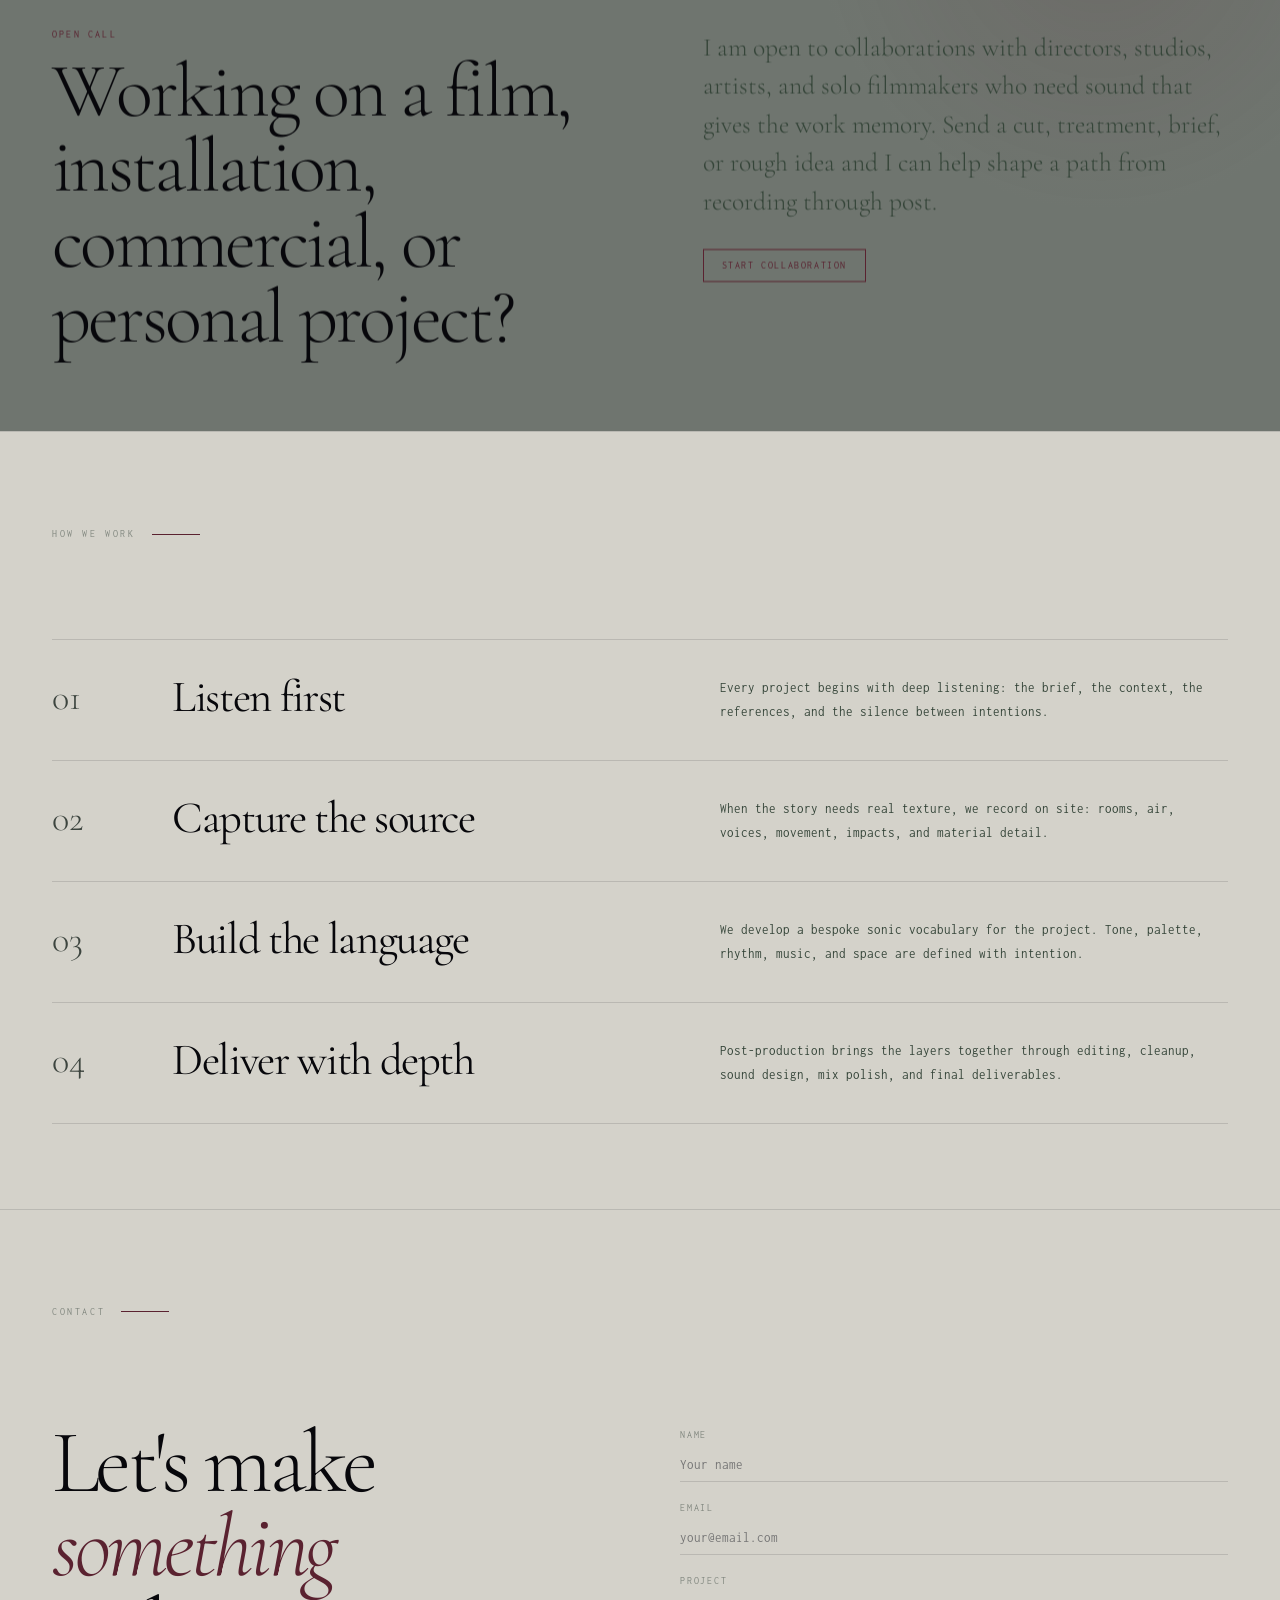
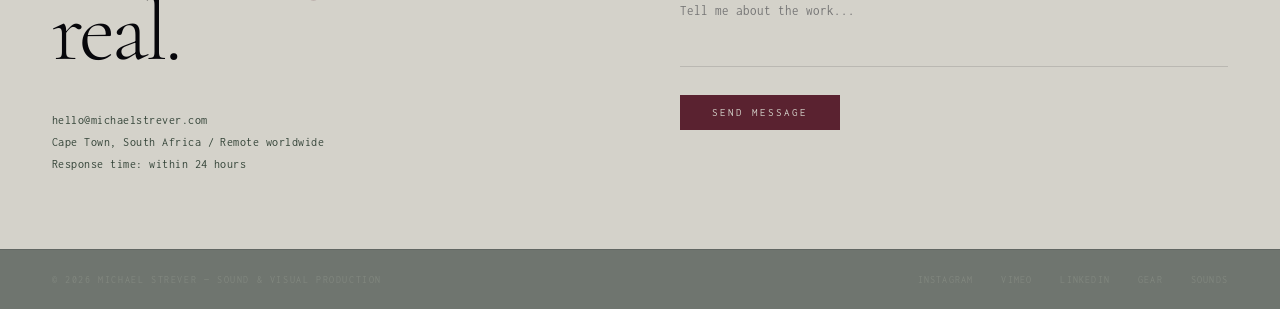
==== commit 7e56c1e8: "Revert "Add interactive media overlays and marquee" This reverts commit a434a9f9fb54ac59a634509e89cb" ====
--- a/index.html
+++ b/index.html
@@ -104,23 +104,6 @@
         </div>
       </section>
 
-      <div class="motion-marquee" aria-hidden="true">
-        <div class="motion-marquee__track">
-          <span>Location sound</span>
-          <span>Audio post</span>
-          <span>Field texture</span>
-          <span>Dialogue edit</span>
-          <span>Sound design</span>
-          <span>Final mix</span>
-          <span>Location sound</span>
-          <span>Audio post</span>
-          <span>Field texture</span>
-          <span>Dialogue edit</span>
-          <span>Sound design</span>
-          <span>Final mix</span>
-        </div>
-      </div>
-
       <section id="about">
         <div class="section-label">About</div>
         <div class="about-grid reveal" data-scroll-drift="18">
--- a/styles.css
+++ b/styles.css
@@ -493,33 +493,6 @@
   animation: blink 2.4s infinite;
 }
 
-.motion-marquee {
-  overflow: hidden;
-  border-block: 0.5px solid var(--border);
-  background: var(--ink);
-  color: var(--cream);
-}
-
-.motion-marquee__track {
-  display: flex;
-  width: max-content;
-  min-width: 100%;
-  gap: clamp(32px, 6vw, 88px);
-  padding: 22px 0;
-  animation: marqueeMove 34s linear infinite;
-}
-
-.motion-marquee__track span {
-  color: var(--cream);
-  font-family: var(--font-display);
-  font-size: clamp(28px, 5vw, 72px);
-  font-weight: 300;
-  letter-spacing: -0.04em;
-  line-height: 0.9;
-  text-transform: lowercase;
-  white-space: nowrap;
-}
-
 section {
   padding: 96px 52px;
   border-top: 0.5px solid var(--border);
@@ -579,38 +552,11 @@
   padding: clamp(32px, 4vw, 56px) clamp(24px, 3vw, 42px);
   border-right: 0.5px solid var(--border);
   border-bottom: 0.5px solid var(--border);
-  position: relative;
-  overflow: hidden;
-  transition:
-    background 0.3s,
-    transform 0.3s;
-}
-
-.service-card::after,
-.gear-category::after,
-.sound-card::after {
-  content: "";
-  position: absolute;
-  inset: 12px;
-  border: 0.5px solid rgba(var(--paper-rgb), 0.18);
-  opacity: 0;
-  pointer-events: none;
-  transform: scale(0.985);
-  transition:
-    opacity 0.28s,
-    transform 0.28s;
+  transition: background 0.3s;
 }
 
 .service-card:hover {
   background: rgba(0, 0, 0, 0.02);
-  transform: translateY(-3px);
-}
-
-.service-card:hover::after,
-.gear-category:hover::after,
-.sound-card:hover::after {
-  opacity: 1;
-  transform: scale(1);
 }
 
 .service-card:hover .service-title {
@@ -698,14 +644,11 @@
   padding: clamp(36px, 4vw, 58px) clamp(28px, 4vw, 52px);
   background: var(--cream);
   cursor: pointer;
-  transition:
-    background 0.3s,
-    transform 0.3s;
+  transition: background 0.3s;
 }
 
 .work-item:hover {
   background: #bfc1ba;
-  transform: translateY(-3px);
 }
 
 .work-item::after {
@@ -768,17 +711,6 @@
     repeating-linear-gradient(90deg, rgba(0, 0, 0, 0.035) 0, transparent 1px, transparent 39px, rgba(0, 0, 0, 0.035) 40px),
     repeating-linear-gradient(0deg, rgba(0, 0, 0, 0.025) 0, transparent 1px, transparent 39px, rgba(0, 0, 0, 0.025) 40px),
     var(--cream-mid);
-  transition:
-    clip-path 0.32s,
-    transform 0.32s,
-    filter 0.32s;
-  clip-path: inset(0 0 0 0);
-}
-
-.media-frame:hover {
-  clip-path: inset(10px 10px 10px 10px);
-  filter: contrast(1.08) saturate(0.92);
-  transform: scale(1.015);
 }
 
 .media-frame::before,
@@ -816,14 +748,6 @@
   max-width: 72%;
   padding: 30px 18px;
   text-align: center;
-  transition:
-    opacity 0.28s,
-    transform 0.28s;
-}
-
-.media-frame:hover .media-placeholder {
-  opacity: 0.34;
-  transform: scale(0.96);
 }
 
 .media-kicker {
@@ -866,55 +790,6 @@
   width: calc(100% - 36px);
   margin: 48px 18px;
   accent-color: var(--maroon);
-}
-
-.media-overlay {
-  position: absolute;
-  inset: 0;
-  z-index: 5;
-  display: flex;
-  flex-direction: column;
-  justify-content: space-between;
-  padding: 18px;
-  pointer-events: none;
-  opacity: 0;
-  background:
-    linear-gradient(180deg, rgba(var(--black-rgb), 0.58), transparent 38%, rgba(var(--black-rgb), 0.62)),
-    radial-gradient(circle at 80% 24%, rgba(var(--accent-rgb), 0.22), transparent 9rem);
-  color: var(--cream);
-  transform: translateY(10px);
-  transition:
-    opacity 0.28s,
-    transform 0.28s;
-}
-
-.media-frame:hover .media-overlay,
-.work-item:focus-within .media-overlay,
-.sound-card:focus-within .media-overlay {
-  opacity: 1;
-  transform: translateY(0);
-}
-
-.media-overlay span,
-.media-overlay em {
-  font-size: 10px;
-  font-style: normal;
-  letter-spacing: 0.18em;
-  text-transform: uppercase;
-}
-
-.media-overlay strong {
-  align-self: center;
-  font-family: var(--font-display);
-  font-size: clamp(34px, 6vw, 74px);
-  font-weight: 300;
-  letter-spacing: -0.05em;
-  line-height: 0.88;
-}
-
-.media-overlay em {
-  max-width: 80%;
-  color: rgba(var(--paper-rgb), 0.78);
 }
 
 .work-bar {
@@ -1282,18 +1157,9 @@
 .gear-category {
   min-height: 100%;
   padding: 36px;
-  position: relative;
-  overflow: hidden;
   background:
     linear-gradient(145deg, rgba(255, 255, 255, 0.28), transparent 42%),
     var(--cream);
-  transition:
-    background 0.3s,
-    transform 0.3s;
-}
-
-.gear-category:hover {
-  transform: translateY(-3px);
 }
 
 .gear-category--wide {
@@ -1660,16 +1526,6 @@
   }
 }
 
-@keyframes marqueeMove {
-  from {
-    transform: translateX(0);
-  }
-
-  to {
-    transform: translateX(-50%);
-  }
-}
-
 @media (max-width: 768px) {
   .nav {
     padding: 18px 24px;
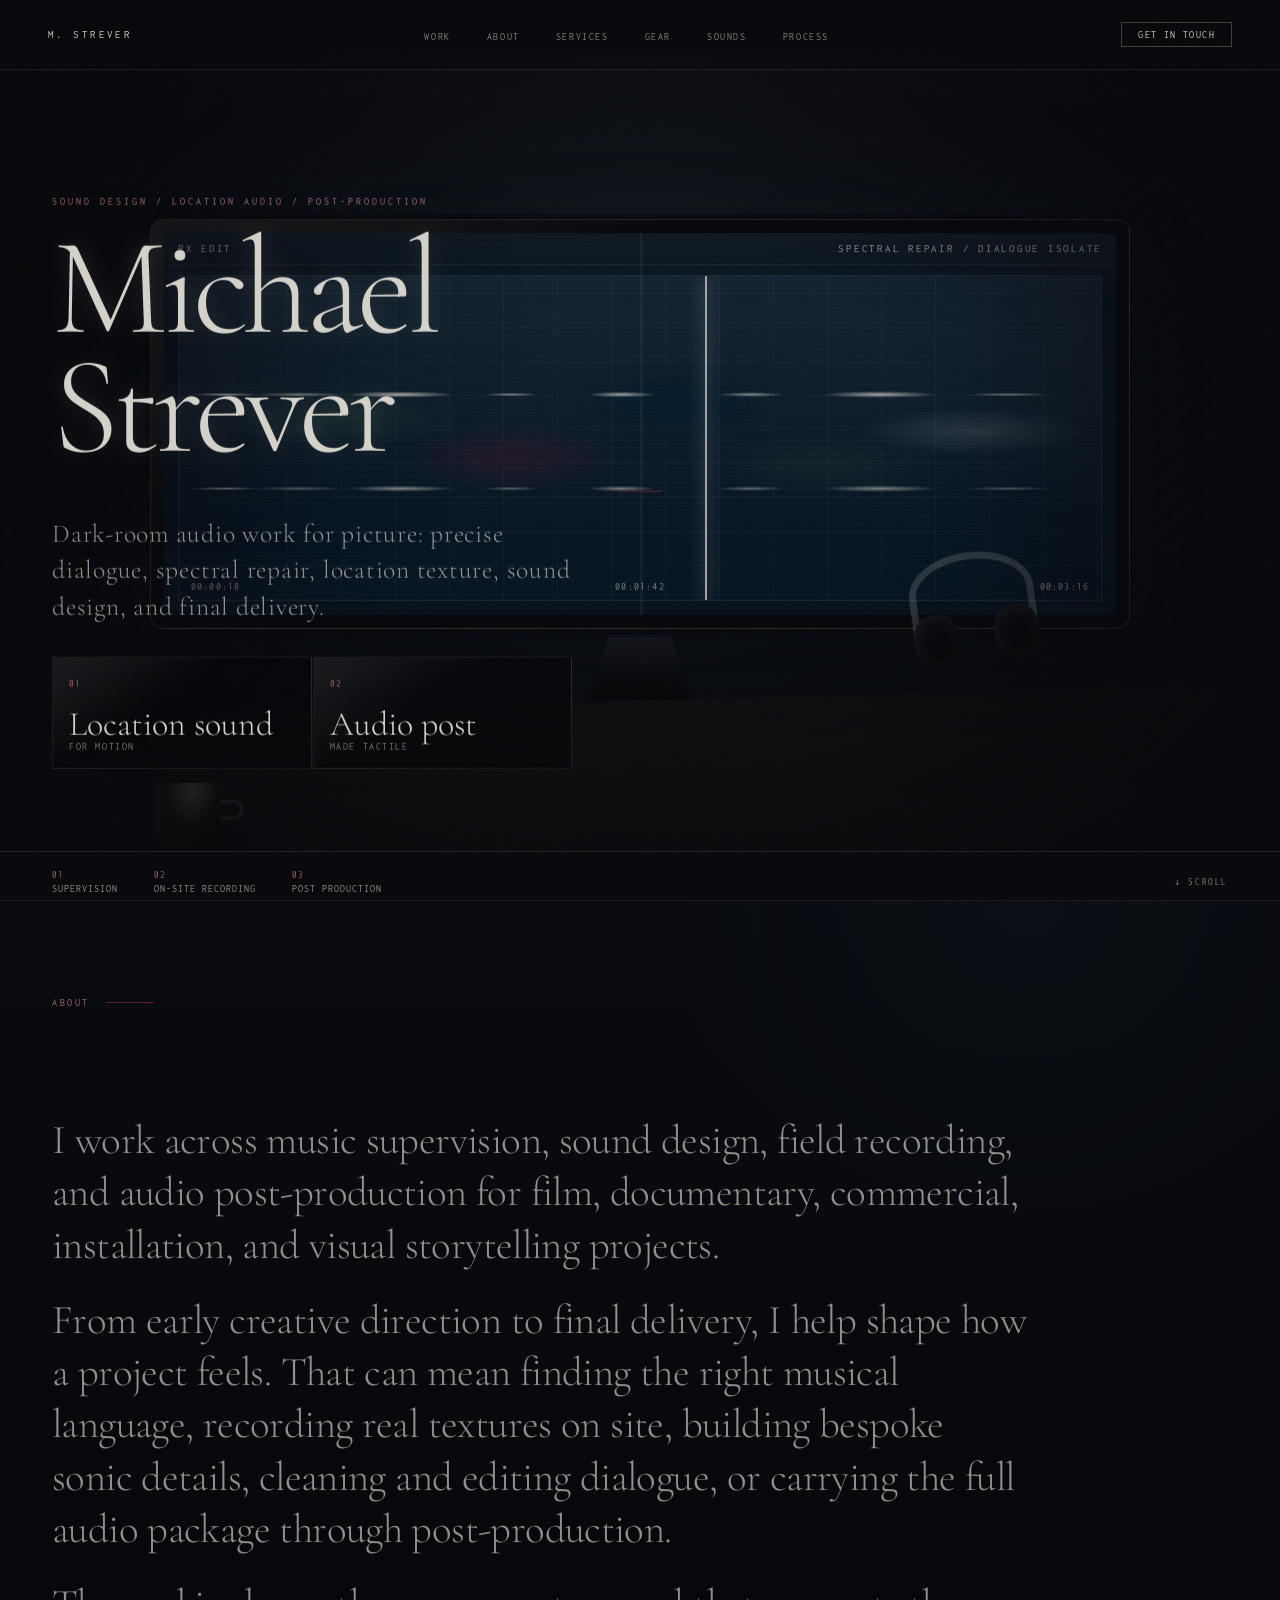
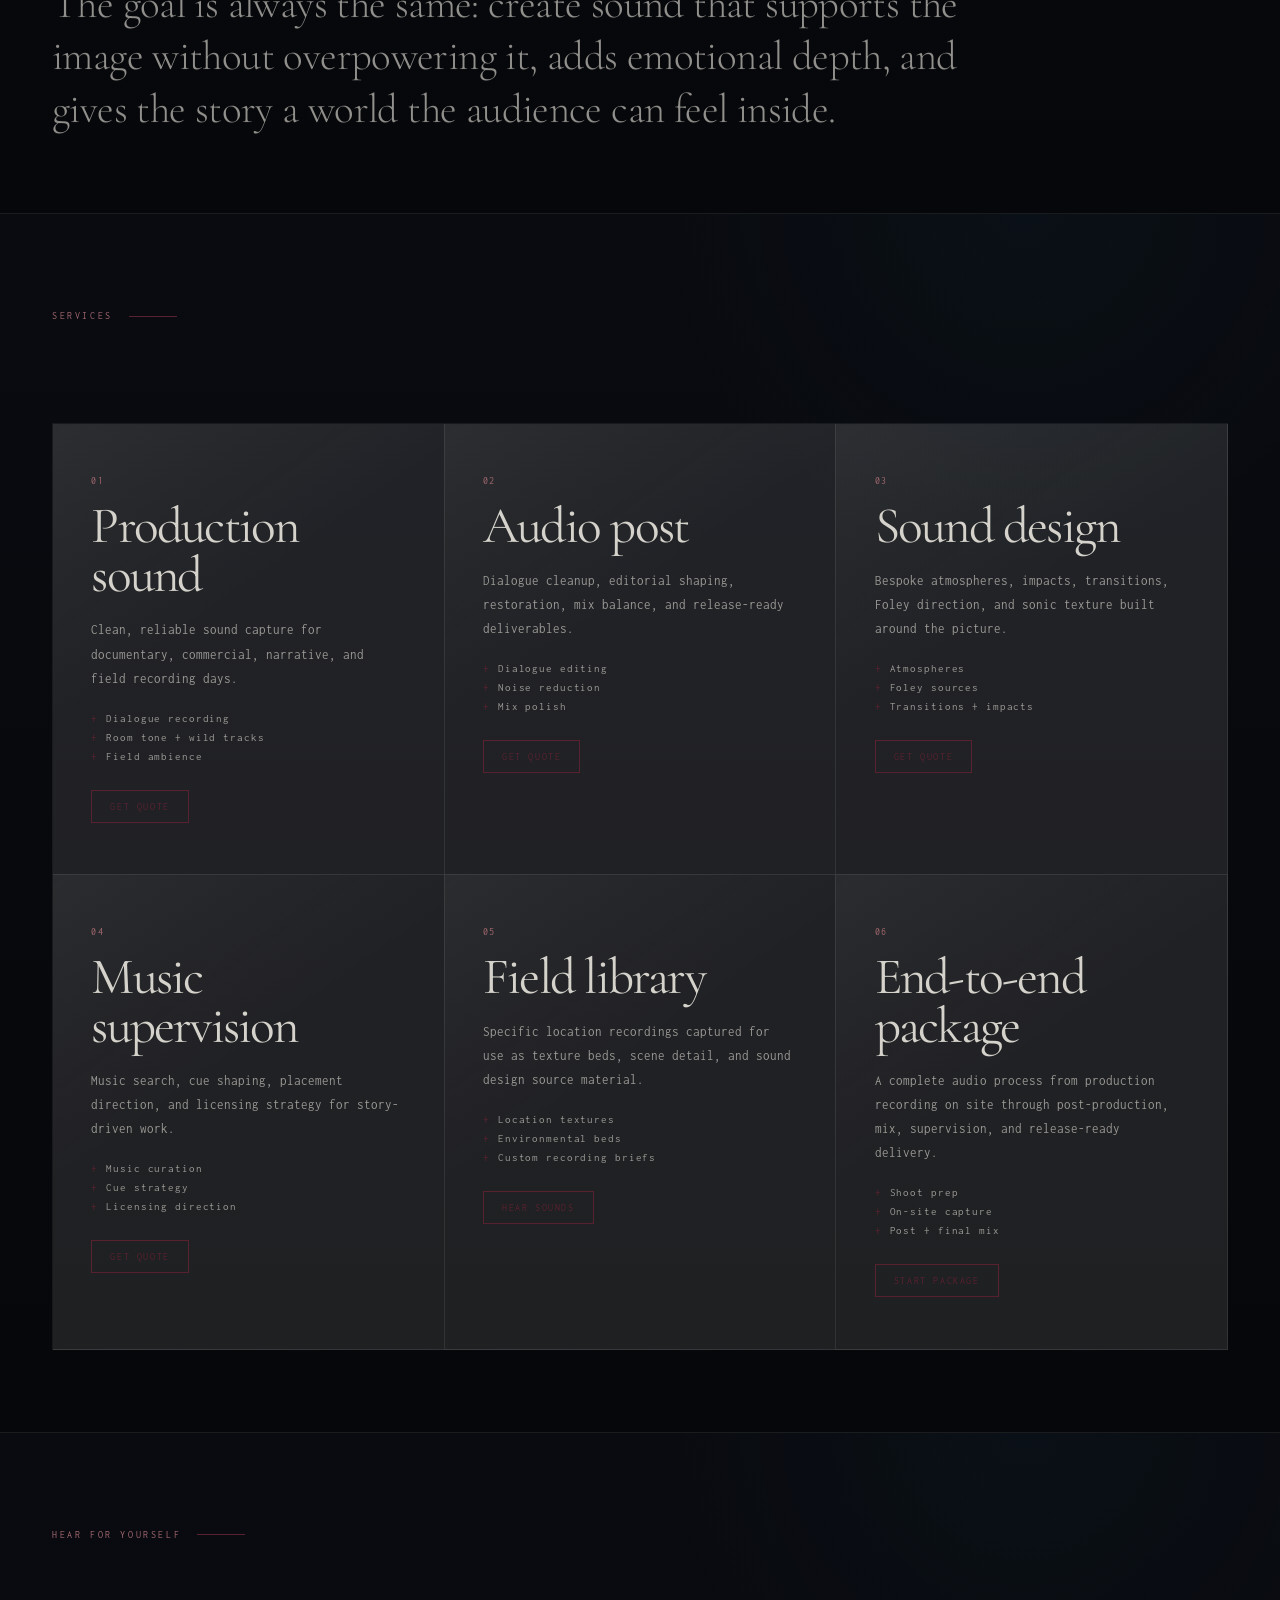
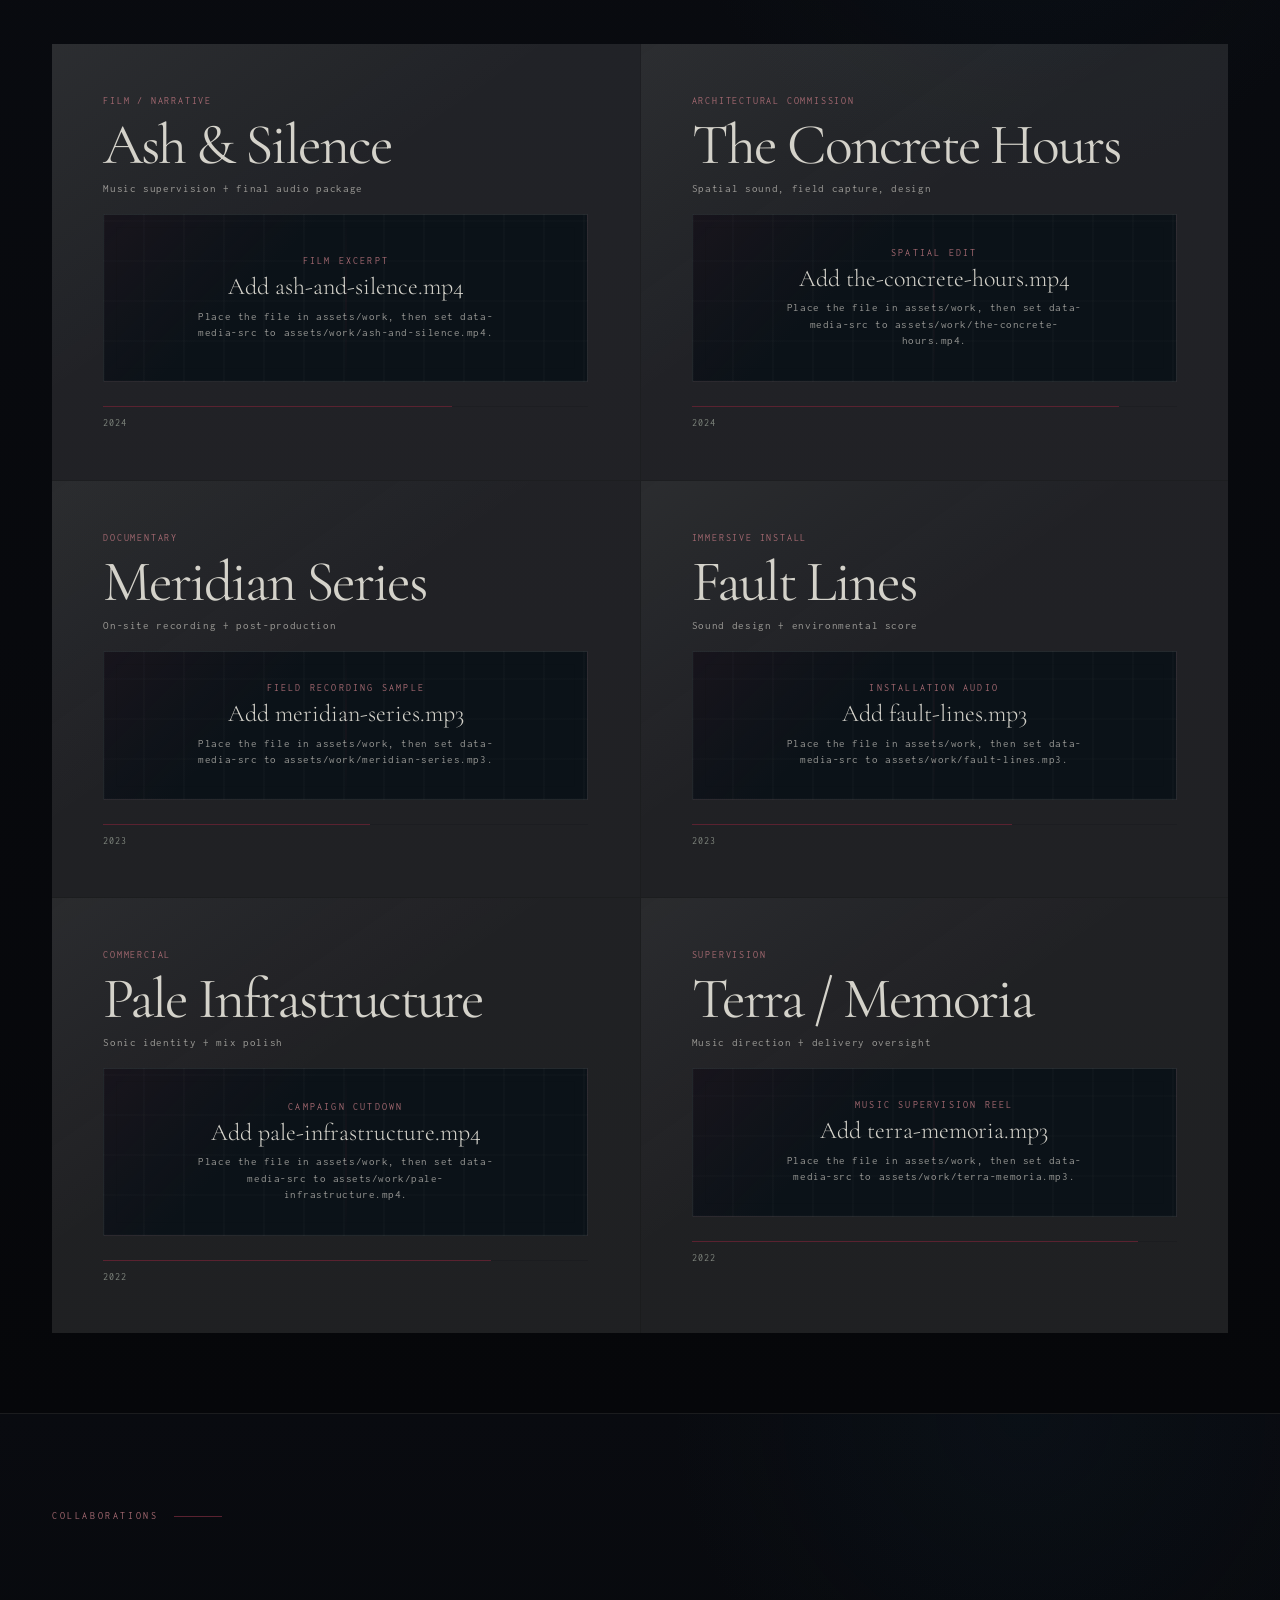
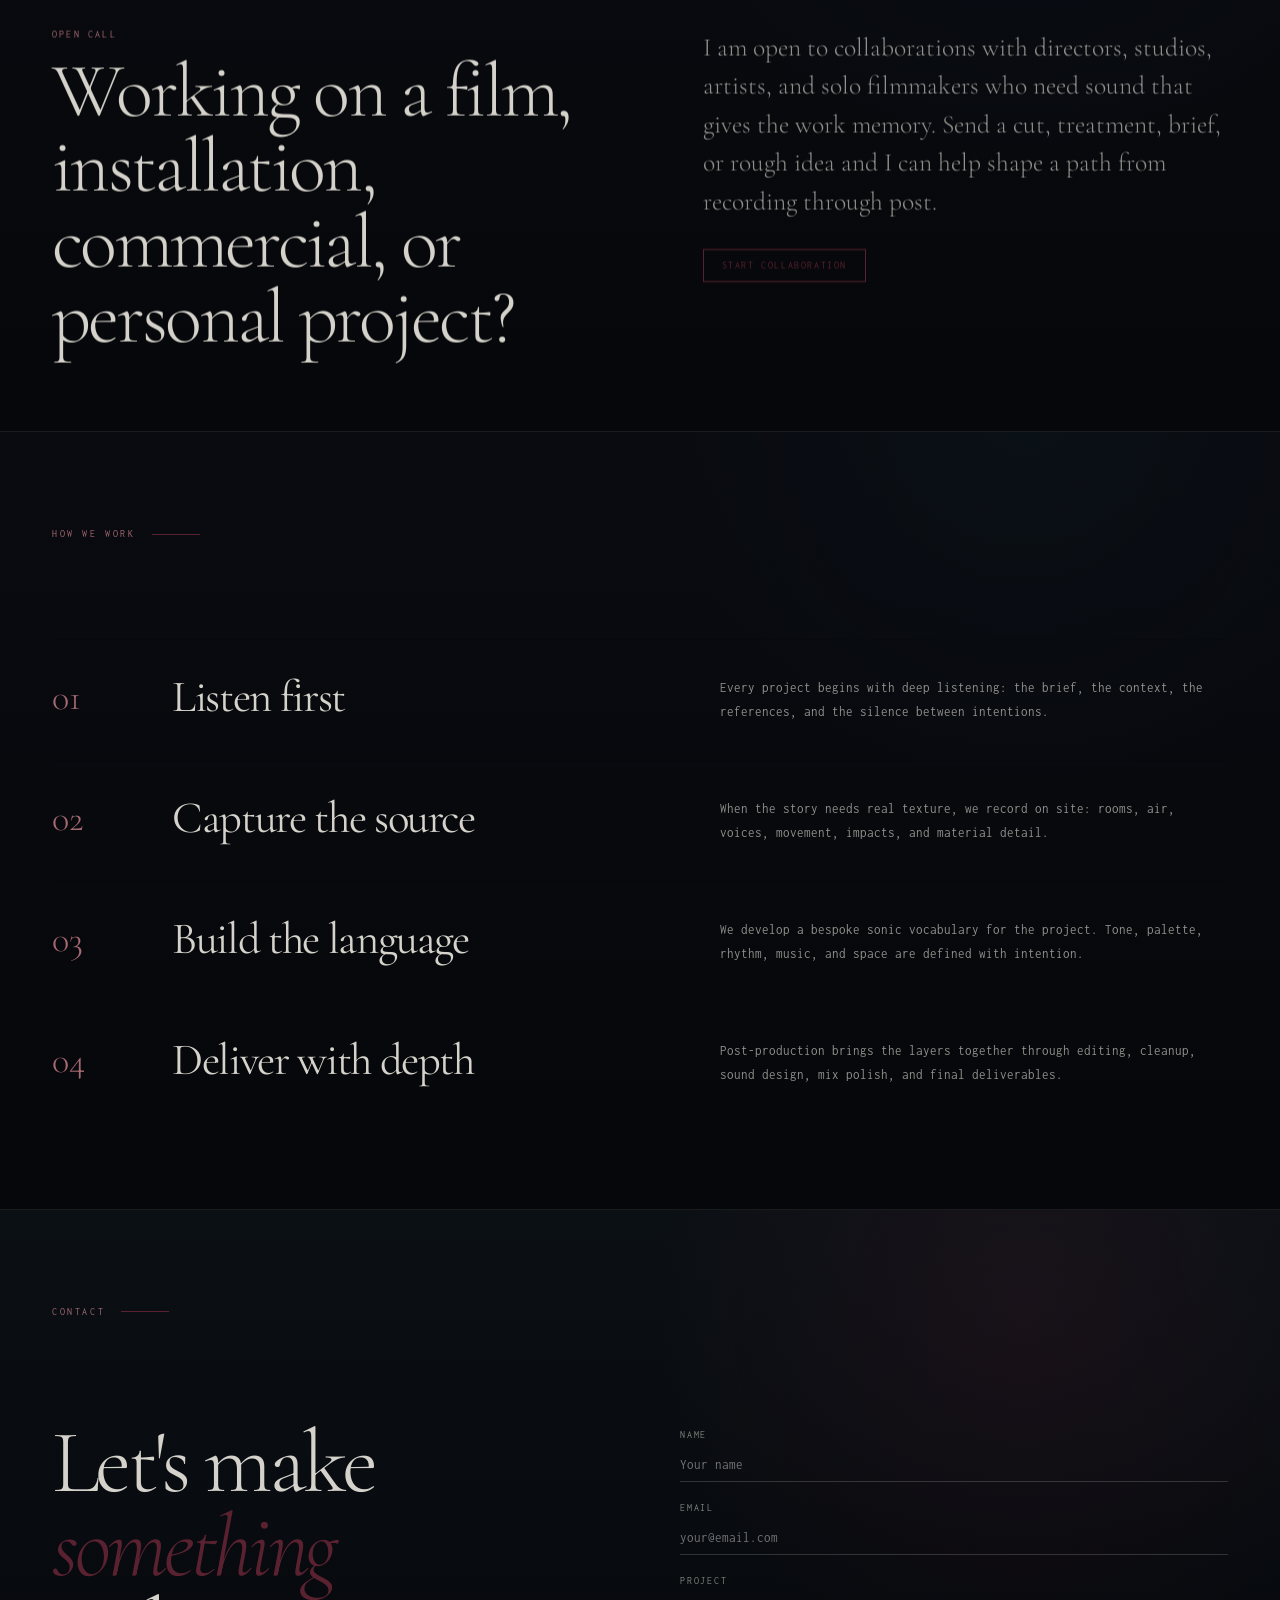
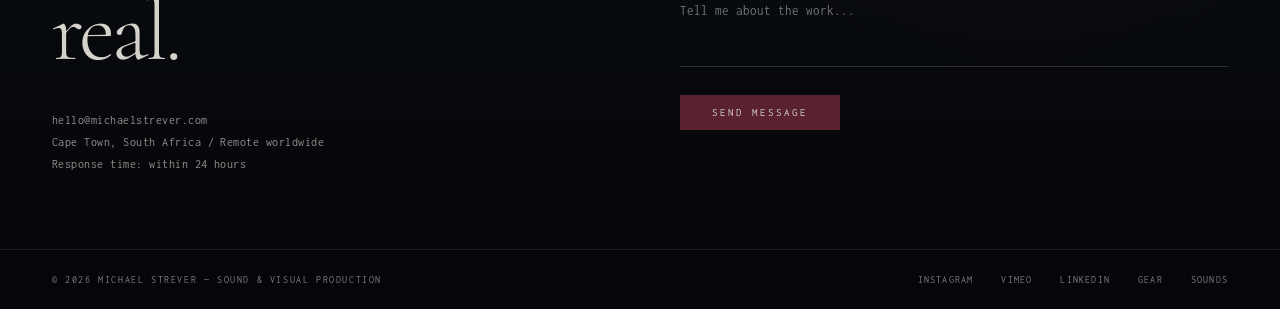
==== commit a1dccec2: "Redesign homepage as noir sound studio Co-authored-by: mstrever24 <mstrever24@users.noreply.github.c" ====
--- a/index.html
+++ b/index.html
@@ -16,7 +16,7 @@
     >
     <link rel="stylesheet" href="styles.css">
   </head>
-  <body>
+  <body class="home-page">
     <nav class="nav" aria-label="Primary navigation">
       <a class="nav-logo" href="index.html#home">M. Strever</a>
       <ul class="nav-links">
@@ -32,53 +32,51 @@
 
     <main>
       <section class="hero" id="home">
-        <div class="room" aria-hidden="true">
-          <div class="wall-back"></div>
-          <div class="wall-floor"></div>
-          <div class="wall-ceiling"></div>
-          <div class="wall-left"></div>
-          <div class="wall-right"></div>
-
-          <div class="light-pool"></div>
-          <div class="light-beam"></div>
-          <div class="light-floor"></div>
-
-          <svg class="cracks" viewBox="0 0 1200 800" xmlns="http://www.w3.org/2000/svg" preserveAspectRatio="none">
-            <path d="M210 0 L218 52 L212 96 L226 144 L220 198 L236 258 L228 320" />
-            <path d="M226 144 L252 152 L278 146 L296 154" class="crack-soft" />
-            <path d="M220 198 L248 206 L272 200 L300 208" class="crack-soft" />
-            <path d="M780 0 L771 62 L787 108 L778 170 L794 224 L784 290" />
-            <path d="M787 108 L814 116 L840 110 L862 118" class="crack-soft" />
-            <path d="M420 800 L428 740 L418 698 L432 648 L424 590 L440 530" />
-            <path d="M432 648 L458 642 L482 650 L510 644" class="crack-soft" />
-            <path d="M680 800 L688 752 L678 712 L692 664 L682 610" class="crack-soft" />
-            <path d="M100 400 L150 408 L200 400 L260 408 L320 400" class="crack-hairline" />
-            <path d="M880 340 L930 348 L980 340 L1040 346 L1100 340 L1160 346" class="crack-hairline" />
-            <path d="M480 0 L474 38 L482 70 L476 108 L488 140" class="crack-hairline" />
-            <path d="M0 260 L60 268 L110 260 L170 268 L230 260" class="crack-hairline" />
-            <path d="M950 560 L1000 568 L1050 560 L1100 566 L1160 558" class="crack-hairline" />
-          </svg>
-
-          <div class="wall-label wall-label-left">Sound &mdash; Vision &mdash; Depth</div>
-          <div class="wall-label wall-label-right">Michael Strever &mdash; Audio Architecture</div>
-
-          <div class="floor-stamp floor-stamp-left">
-            <span class="stamp-label">Package</span>
-            <span class="stamp-val">End to End</span>
-          </div>
-          <div class="floor-stamp floor-stamp-right">
-            <span class="stamp-label">Signal</span>
-            <span class="stamp-val stamp-val--maroon">Music + Sound</span>
+        <div class="studio-scene" aria-hidden="true">
+          <div class="studio-wall">
+            <div class="foam-panel foam-panel--left"></div>
+            <div class="foam-panel foam-panel--right"></div>
+          </div>
+          <div class="screen-glow"></div>
+          <div class="monitor-rig">
+            <div class="monitor">
+              <div class="monitor-screen">
+                <div class="rx-topbar">
+                  <span>RX EDIT</span>
+                  <span>SPECTRAL REPAIR / DIALOGUE ISOLATE</span>
+                </div>
+                <div class="waveform-view">
+                  <div class="spectrogram"></div>
+                  <div class="waveform waveform--top"></div>
+                  <div class="waveform waveform--bottom"></div>
+                  <div class="playhead"></div>
+                  <div class="time-ruler">
+                    <span>00:00:18</span>
+                    <span>00:01:42</span>
+                    <span>00:03:16</span>
+                  </div>
+                </div>
+              </div>
+            </div>
+            <div class="monitor-stand"></div>
+            <div class="headphones">
+              <div class="headband"></div>
+              <div class="earcup earcup--left"></div>
+              <div class="earcup earcup--right"></div>
+            </div>
+          </div>
+          <div class="desk-plane">
+            <div class="coffee-cup"></div>
           </div>
         </div>
 
         <div class="hero-content scroll-drift" data-scroll-drift="26">
-          <p class="hero-eyebrow">Sound & Visual Production</p>
+          <p class="hero-eyebrow">Sound design / location audio / post-production</p>
           <h1 class="hero-name">Michael<br>Strever</h1>
           <div class="hero-rule"></div>
           <p class="hero-tagline">
-            Immersive visual stories driven by the deep intersection of music,
-            sound, recording, and emotional depth.
+            Dark-room audio work for picture: precise dialogue, spectral repair,
+            location texture, sound design, and final delivery.
           </p>
           <div class="hero-panels" aria-label="Primary service paths">
             <a href="#services" class="hero-panel">
--- a/styles.css
+++ b/styles.css
@@ -73,6 +73,42 @@
   text-decoration: none;
 }
 
+.home-page {
+  background:
+    radial-gradient(circle at 60% 10%, rgba(var(--navy-rgb), 0.32), transparent 34rem),
+    linear-gradient(180deg, var(--navy-dim), var(--ink));
+  color: var(--cream);
+}
+
+.home-page .nav {
+  border-bottom-color: rgba(var(--paper-rgb), 0.1);
+  background: linear-gradient(180deg, rgba(var(--black-rgb), 0.82), rgba(var(--black-rgb), 0));
+}
+
+.home-page .nav-logo,
+.home-page .nav-contact {
+  color: var(--cream);
+}
+
+.home-page .nav-links a {
+  color: rgba(var(--paper-rgb), 0.62);
+}
+
+.home-page .nav-links a:hover,
+.home-page .nav-links a:focus-visible {
+  color: var(--cream);
+}
+
+.home-page .nav-contact {
+  border-color: rgba(var(--paper-rgb), 0.28);
+}
+
+.home-page .nav-contact:hover,
+.home-page .nav-contact:focus-visible {
+  background: var(--maroon);
+  color: var(--cream);
+}
+
 .nav {
   position: fixed;
   top: 0;
@@ -136,11 +172,315 @@
 .hero {
   position: relative;
   height: 100vh;
-  min-height: 600px;
+  min-height: 720px;
   overflow: hidden;
   padding-top: 64px;
   perspective: 900px;
   perspective-origin: 50% 40%;
+}
+
+.studio-scene {
+  position: absolute;
+  inset: 0;
+  z-index: 0;
+  overflow: hidden;
+  background:
+    linear-gradient(180deg, rgba(var(--black-rgb), 0.18), rgba(var(--black-rgb), 0.82)),
+    radial-gradient(circle at 50% 39%, rgba(var(--navy-rgb), 0.54), transparent 23rem),
+    var(--ink);
+}
+
+.studio-scene::before,
+.studio-scene::after {
+  content: "";
+  position: absolute;
+  inset: 0;
+  pointer-events: none;
+}
+
+.studio-scene::before {
+  z-index: 12;
+  background:
+    linear-gradient(180deg, var(--ink) 0 5.6vh, transparent 5.6vh calc(100% - 5.6vh), var(--ink) calc(100% - 5.6vh)),
+    radial-gradient(ellipse at center, transparent 0 34%, rgba(var(--black-rgb), 0.72) 78%);
+}
+
+.studio-scene::after {
+  z-index: 13;
+  opacity: 0.14;
+  mix-blend-mode: overlay;
+  background-image:
+    repeating-linear-gradient(0deg, rgba(var(--paper-rgb), 0.12) 0 1px, transparent 1px 3px),
+    url("data:image/svg+xml,%3Csvg viewBox='0 0 240 240' xmlns='http://www.w3.org/2000/svg'%3E%3Cfilter id='g'%3E%3CfeTurbulence type='fractalNoise' baseFrequency='.8' numOctaves='3' stitchTiles='stitch'/%3E%3C/filter%3E%3Crect width='100%25' height='100%25' filter='url(%23g)'/%3E%3C/svg%3E");
+}
+
+.studio-wall {
+  position: absolute;
+  inset: 0;
+  filter: blur(2px);
+  opacity: 0.56;
+  background:
+    linear-gradient(90deg, rgba(var(--black-rgb), 0.72), transparent 28%, transparent 72%, rgba(var(--black-rgb), 0.72)),
+    radial-gradient(circle at 50% 36%, rgba(var(--paper-rgb), 0.08), transparent 38rem),
+    var(--navy-dim);
+}
+
+.foam-panel {
+  position: absolute;
+  top: 18vh;
+  width: 24vw;
+  height: 42vh;
+  opacity: 0.42;
+  background-image:
+    repeating-linear-gradient(135deg, rgba(var(--paper-rgb), 0.09) 0 3px, transparent 3px 18px),
+    repeating-linear-gradient(45deg, rgba(var(--black-rgb), 0.3) 0 2px, transparent 2px 16px);
+  transform: skewY(-5deg);
+}
+
+.foam-panel--left {
+  left: 5vw;
+}
+
+.foam-panel--right {
+  right: 5vw;
+  transform: skewY(5deg);
+}
+
+.screen-glow {
+  position: absolute;
+  left: 50%;
+  top: 44%;
+  width: min(78vw, 980px);
+  height: 52vh;
+  background:
+    radial-gradient(ellipse at center, rgba(var(--navy-rgb), 0.46), rgba(var(--accent-rgb), 0.08) 35%, transparent 70%);
+  transform: translate(-50%, -50%);
+  filter: blur(22px);
+}
+
+.monitor-rig {
+  position: absolute;
+  left: 50%;
+  top: 47%;
+  z-index: 3;
+  width: min(78vw, 980px);
+  aspect-ratio: 2.39 / 1;
+  transform: translate(-50%, -50%) rotateX(2deg);
+  transform-style: preserve-3d;
+}
+
+.monitor {
+  position: absolute;
+  inset: 0;
+  border: 1px solid rgba(var(--paper-rgb), 0.16);
+  border-radius: 14px;
+  padding: clamp(10px, 1vw, 16px);
+  background:
+    linear-gradient(145deg, rgba(var(--paper-rgb), 0.12), transparent 34%),
+    #05060a;
+  box-shadow:
+    0 0 0 5px rgba(var(--black-rgb), 0.72),
+    0 2rem 7rem rgba(var(--black-rgb), 0.92),
+    0 0 7rem rgba(var(--navy-rgb), 0.34);
+}
+
+.monitor-screen {
+  position: relative;
+  height: 100%;
+  overflow: hidden;
+  border-radius: 8px;
+  background:
+    linear-gradient(180deg, rgba(var(--paper-rgb), 0.04), transparent 18%),
+    #06101a;
+}
+
+.monitor-screen::after {
+  content: "";
+  position: absolute;
+  inset: 0;
+  pointer-events: none;
+  background:
+    linear-gradient(90deg, transparent 0 50%, rgba(var(--paper-rgb), 0.08) 50.1% 50.2%, transparent 50.3%),
+    repeating-linear-gradient(0deg, transparent 0 6px, rgba(var(--paper-rgb), 0.035) 7px);
+  mix-blend-mode: screen;
+}
+
+.rx-topbar {
+  position: absolute;
+  top: 0;
+  left: 0;
+  right: 0;
+  z-index: 3;
+  display: flex;
+  justify-content: space-between;
+  gap: 16px;
+  padding: 10px 14px;
+  border-bottom: 1px solid rgba(var(--paper-rgb), 0.08);
+  color: rgba(var(--paper-rgb), 0.72);
+  font-size: clamp(8px, 0.9vw, 11px);
+  letter-spacing: 0.16em;
+}
+
+.waveform-view {
+  position: absolute;
+  inset: 42px 14px 14px;
+  overflow: hidden;
+  border: 1px solid rgba(var(--paper-rgb), 0.07);
+  background:
+    linear-gradient(90deg, rgba(var(--black-rgb), 0.24), transparent 16%, transparent 84%, rgba(var(--black-rgb), 0.24)),
+    repeating-linear-gradient(90deg, rgba(var(--paper-rgb), 0.045) 0 1px, transparent 1px 54px),
+    repeating-linear-gradient(0deg, rgba(var(--paper-rgb), 0.035) 0 1px, transparent 1px 34px),
+    #071726;
+}
+
+.spectrogram {
+  position: absolute;
+  inset: 0;
+  opacity: 0.88;
+  background:
+    radial-gradient(ellipse at 18% 44%, rgba(var(--avocado-rgb), 0.42), transparent 11%),
+    radial-gradient(ellipse at 36% 56%, rgba(var(--accent-rgb), 0.36), transparent 13%),
+    radial-gradient(ellipse at 54% 39%, rgba(var(--navy-rgb), 0.68), transparent 16%),
+    radial-gradient(ellipse at 70% 58%, rgba(var(--avocado-rgb), 0.34), transparent 12%),
+    radial-gradient(ellipse at 86% 48%, rgba(var(--paper-rgb), 0.14), transparent 10%),
+    linear-gradient(180deg, rgba(var(--paper-rgb), 0.06), rgba(var(--black-rgb), 0.2));
+  filter: blur(0.5px) contrast(1.18);
+}
+
+.waveform {
+  position: absolute;
+  left: 0;
+  right: 0;
+  height: 25%;
+  opacity: 0.86;
+  background:
+    radial-gradient(ellipse at 5% 50%, rgba(var(--paper-rgb), 0.88), transparent 2.8%),
+    radial-gradient(ellipse at 13% 50%, rgba(var(--paper-rgb), 0.58), transparent 4%),
+    radial-gradient(ellipse at 24% 50%, rgba(var(--paper-rgb), 0.9), transparent 5.5%),
+    radial-gradient(ellipse at 36% 50%, rgba(var(--paper-rgb), 0.6), transparent 3.4%),
+    radial-gradient(ellipse at 48% 50%, rgba(var(--paper-rgb), 0.82), transparent 5%),
+    radial-gradient(ellipse at 62% 50%, rgba(var(--paper-rgb), 0.66), transparent 4.2%),
+    radial-gradient(ellipse at 76% 50%, rgba(var(--paper-rgb), 0.84), transparent 5.8%),
+    radial-gradient(ellipse at 90% 50%, rgba(var(--paper-rgb), 0.54), transparent 3.6%);
+  filter: blur(0.4px);
+}
+
+.waveform--top {
+  top: 24%;
+}
+
+.waveform--bottom {
+  bottom: 22%;
+  transform: scaleY(-1);
+  opacity: 0.62;
+}
+
+.playhead {
+  position: absolute;
+  top: 0;
+  bottom: 0;
+  left: 57%;
+  width: 2px;
+  background: rgba(var(--paper-rgb), 0.74);
+  box-shadow: 0 0 16px rgba(var(--paper-rgb), 0.72);
+}
+
+.time-ruler {
+  position: absolute;
+  left: 12px;
+  right: 12px;
+  bottom: 8px;
+  display: flex;
+  justify-content: space-between;
+  color: rgba(var(--paper-rgb), 0.56);
+  font-size: clamp(8px, 0.85vw, 10px);
+  letter-spacing: 0.12em;
+}
+
+.monitor-stand {
+  position: absolute;
+  left: 50%;
+  top: calc(100% + 8px);
+  width: 18%;
+  height: 7vh;
+  background: linear-gradient(180deg, #101319, #050507);
+  clip-path: polygon(32% 0, 68% 0, 78% 100%, 22% 100%);
+  transform: translateX(-50%);
+  box-shadow: 0 2rem 4rem rgba(var(--black-rgb), 0.8);
+}
+
+.headphones {
+  position: absolute;
+  right: 8%;
+  top: 80%;
+  width: 16%;
+  aspect-ratio: 1.25 / 1;
+  transform: rotate(-8deg);
+}
+
+.headband {
+  position: absolute;
+  inset: 4% 10% 32%;
+  border: 7px solid rgba(var(--paper-rgb), 0.18);
+  border-bottom: none;
+  border-radius: 50% 50% 0 0;
+}
+
+.earcup {
+  position: absolute;
+  bottom: 8%;
+  width: 28%;
+  height: 42%;
+  border-radius: 40%;
+  background: linear-gradient(145deg, #0b0d12, #020204);
+  box-shadow: inset 0 0 18px rgba(var(--paper-rgb), 0.08);
+}
+
+.earcup--left {
+  left: 10%;
+}
+
+.earcup--right {
+  right: 10%;
+}
+
+.desk-plane {
+  position: absolute;
+  left: 0;
+  right: 0;
+  bottom: -8vh;
+  height: 30vh;
+  z-index: 2;
+  background:
+    linear-gradient(90deg, rgba(var(--black-rgb), 0.8), transparent 34%, transparent 66%, rgba(var(--black-rgb), 0.8)),
+    linear-gradient(180deg, rgba(var(--paper-rgb), 0.04), rgba(var(--black-rgb), 0.72)),
+    #08090b;
+  transform: skewY(-2deg);
+}
+
+.coffee-cup {
+  position: absolute;
+  left: 12%;
+  top: 24%;
+  width: clamp(48px, 6vw, 78px);
+  height: clamp(42px, 5vw, 66px);
+  border-radius: 8px 8px 18px 18px;
+  background:
+    radial-gradient(ellipse at 50% 16%, rgba(var(--paper-rgb), 0.28), transparent 46%),
+    linear-gradient(145deg, #161814, #050505);
+  box-shadow: 0 1.5rem 2.5rem rgba(var(--black-rgb), 0.7);
+}
+
+.coffee-cup::after {
+  content: "";
+  position: absolute;
+  right: -18%;
+  top: 28%;
+  width: 30%;
+  height: 34%;
+  border: 4px solid rgba(var(--paper-rgb), 0.14);
+  border-left: none;
+  border-radius: 0 50% 50% 0;
 }
 
 .room {
@@ -792,6 +1132,156 @@
   accent-color: var(--maroon);
 }
 
+.home-page .hero-name {
+  color: var(--cream);
+  text-shadow:
+    0 0 22px rgba(var(--paper-rgb), 0.18),
+    0 1.6rem 5rem rgba(var(--black-rgb), 0.82);
+}
+
+.home-page .hero-content {
+  z-index: 20;
+  align-items: flex-start;
+  justify-content: flex-end;
+  padding: 0 52px 132px;
+  text-align: left;
+}
+
+.home-page .hero-tagline {
+  margin-right: auto;
+}
+
+.home-page .hero-panels {
+  margin-right: auto;
+  margin-left: 0;
+}
+
+.home-page .hero-bottom {
+  z-index: 21;
+  color: var(--cream);
+  border-top-color: rgba(var(--paper-rgb), 0.12);
+}
+
+.home-page .hero-rule,
+.home-page .section-label::after,
+.home-page .work-bar-fill {
+  background-color: var(--maroon);
+}
+
+.home-page .hero-eyebrow,
+.home-page .hero-panel span,
+.home-page .svc-num,
+.home-page .section-label,
+.home-page .work-tag,
+.home-page .service-num,
+.home-page .process-num,
+.home-page .media-kicker,
+.home-page .collab-kicker {
+  color: #a66a72;
+}
+
+.home-page .hero-tagline,
+.home-page .svc-name,
+.home-page .about-body,
+.home-page .service-desc,
+.home-page .service-list li,
+.home-page .work-client,
+.home-page .process-desc,
+.home-page .contact-info a,
+.home-page .contact-info span,
+.home-page .media-note,
+.home-page .collab-inner p:not(.collab-kicker) {
+  color: rgba(var(--paper-rgb), 0.68);
+}
+
+.home-page .hero-panel {
+  background:
+    linear-gradient(145deg, rgba(var(--paper-rgb), 0.1), transparent 42%),
+    rgba(var(--black-rgb), 0.42);
+  border: 1px solid rgba(var(--paper-rgb), 0.09);
+  backdrop-filter: blur(8px);
+}
+
+.home-page .hero-panel:hover,
+.home-page .hero-panel:focus-visible {
+  background:
+    linear-gradient(145deg, rgba(var(--paper-rgb), 0.16), transparent 42%),
+    rgba(var(--navy-rgb), 0.46);
+}
+
+.home-page .hero-panel strong,
+.home-page .service-title,
+.home-page .work-title,
+.home-page .process-title,
+.home-page .contact-heading,
+.home-page .media-title,
+.home-page .collab-inner h2 {
+  color: var(--cream);
+}
+
+.home-page .hero-panel em {
+  color: rgba(var(--paper-rgb), 0.56);
+}
+
+.home-page section:not(.hero) {
+  background:
+    radial-gradient(circle at 80% 0%, rgba(var(--navy-rgb), 0.18), transparent 22rem),
+    linear-gradient(180deg, #090b10, #06070a);
+  border-top-color: rgba(var(--paper-rgb), 0.1);
+}
+
+.home-page .collab-section,
+.home-page #contact {
+  background:
+    radial-gradient(circle at 80% 16%, rgba(var(--accent-rgb), 0.18), transparent 23rem),
+    linear-gradient(180deg, #0b1015, #050609);
+}
+
+.home-page .services-grid,
+.home-page .work-grid {
+  background: rgba(var(--paper-rgb), 0.1);
+}
+
+.home-page .service-card,
+.home-page .work-item {
+  background:
+    linear-gradient(145deg, rgba(var(--paper-rgb), 0.06), transparent 42%),
+    rgba(var(--paper-rgb), 0.025);
+  border-color: rgba(var(--paper-rgb), 0.1);
+}
+
+.home-page .service-card:hover,
+.home-page .work-item:hover {
+  background:
+    linear-gradient(145deg, rgba(var(--paper-rgb), 0.1), transparent 42%),
+    rgba(var(--navy-rgb), 0.16);
+}
+
+.home-page .media-frame {
+  border-color: rgba(var(--paper-rgb), 0.11);
+  background:
+    linear-gradient(135deg, rgba(var(--accent-rgb), 0.16), transparent 34%),
+    repeating-linear-gradient(90deg, rgba(var(--paper-rgb), 0.035) 0, transparent 1px, transparent 39px, rgba(var(--paper-rgb), 0.035) 40px),
+    repeating-linear-gradient(0deg, rgba(var(--paper-rgb), 0.025) 0, transparent 1px, transparent 39px, rgba(var(--paper-rgb), 0.025) 40px),
+    #0b1218;
+}
+
+.home-page .contact-field input,
+.home-page .contact-field textarea {
+  color: var(--cream);
+  border-bottom-color: rgba(var(--paper-rgb), 0.2);
+}
+
+.home-page .footer-mark,
+.home-page .footer-right a {
+  color: rgba(var(--paper-rgb), 0.6);
+}
+
+.home-page footer {
+  border-top-color: rgba(var(--paper-rgb), 0.1);
+  background: #050609;
+}
+
 .work-bar {
   position: relative;
   height: 1px;
@@ -1599,6 +2089,20 @@
     grid-template-columns: 1fr;
   }
 
+  .home-page .hero-content {
+    padding: 0 24px 104px;
+  }
+
+  .home-page .monitor-rig {
+    top: 42%;
+    width: 92vw;
+  }
+
+  .home-page .headphones,
+  .home-page .coffee-cup {
+    opacity: 0.62;
+  }
+
   footer {
     flex-direction: column;
     gap: 12px;
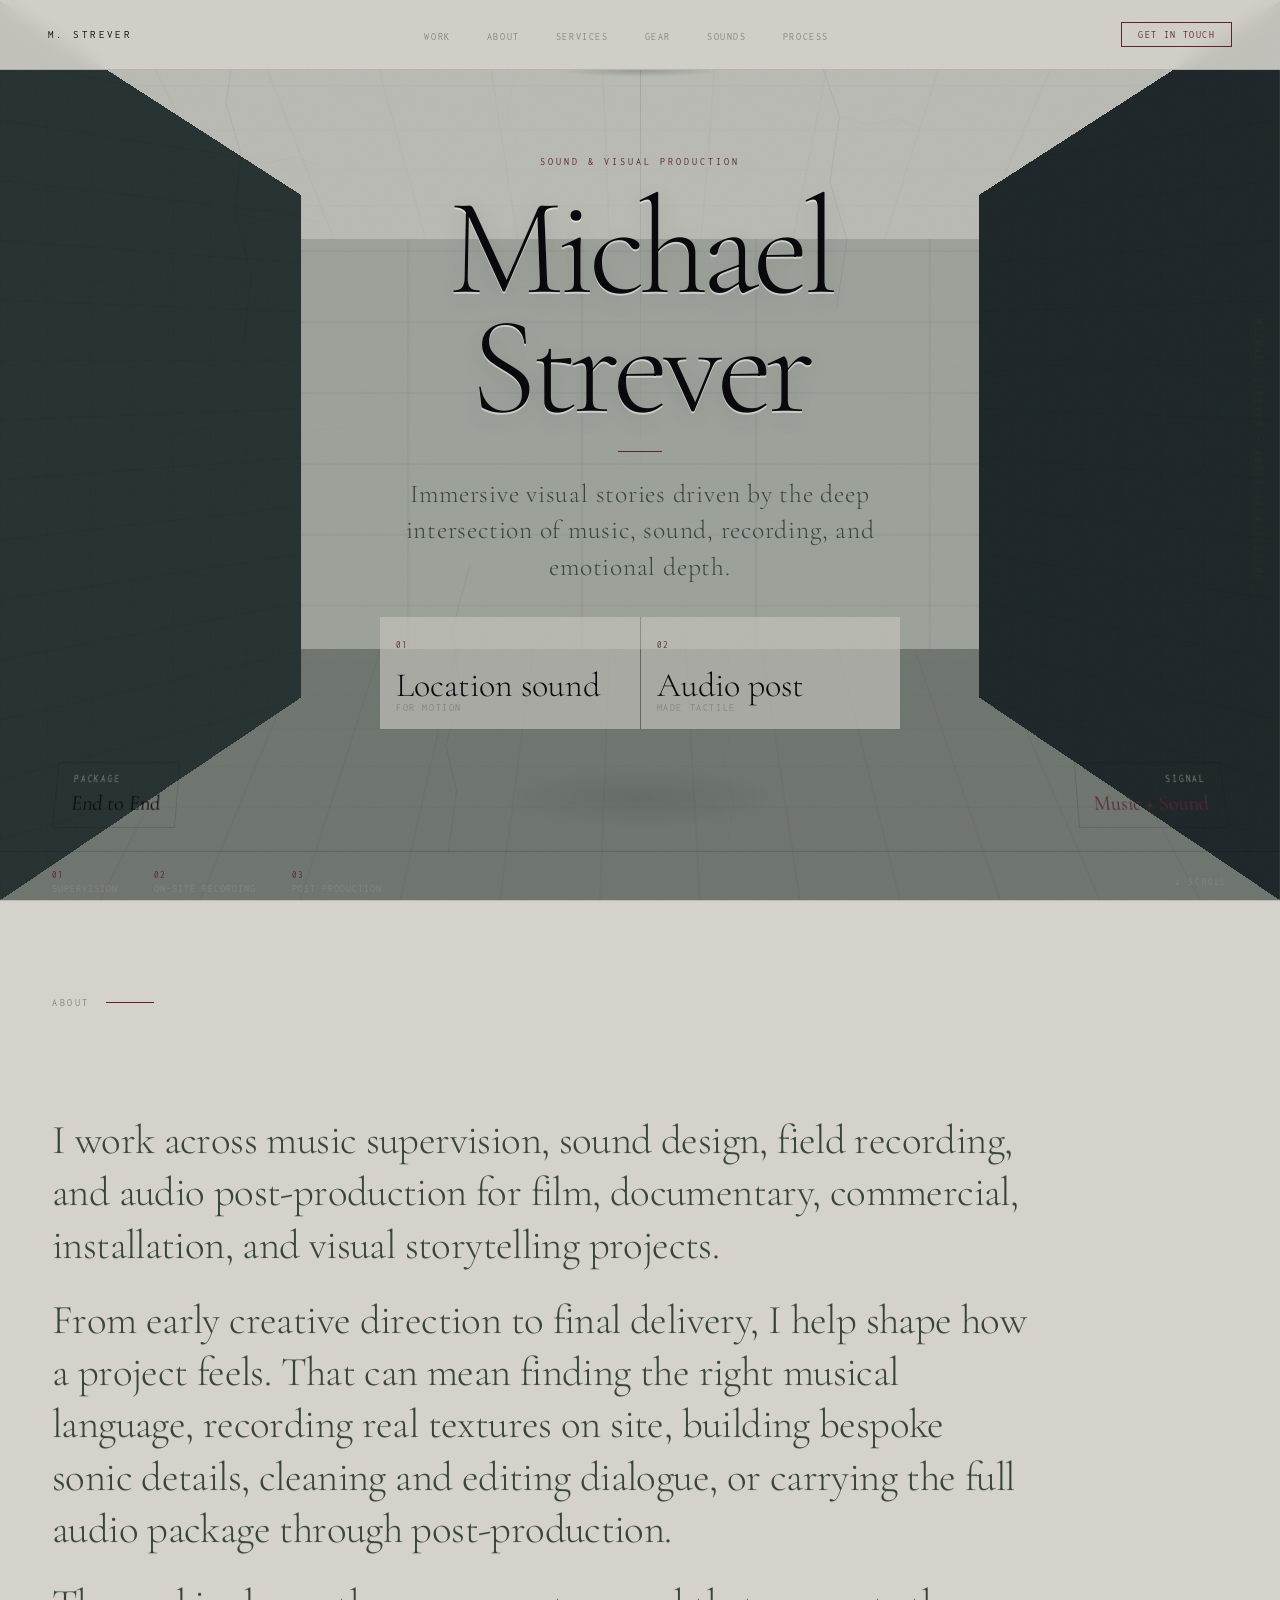
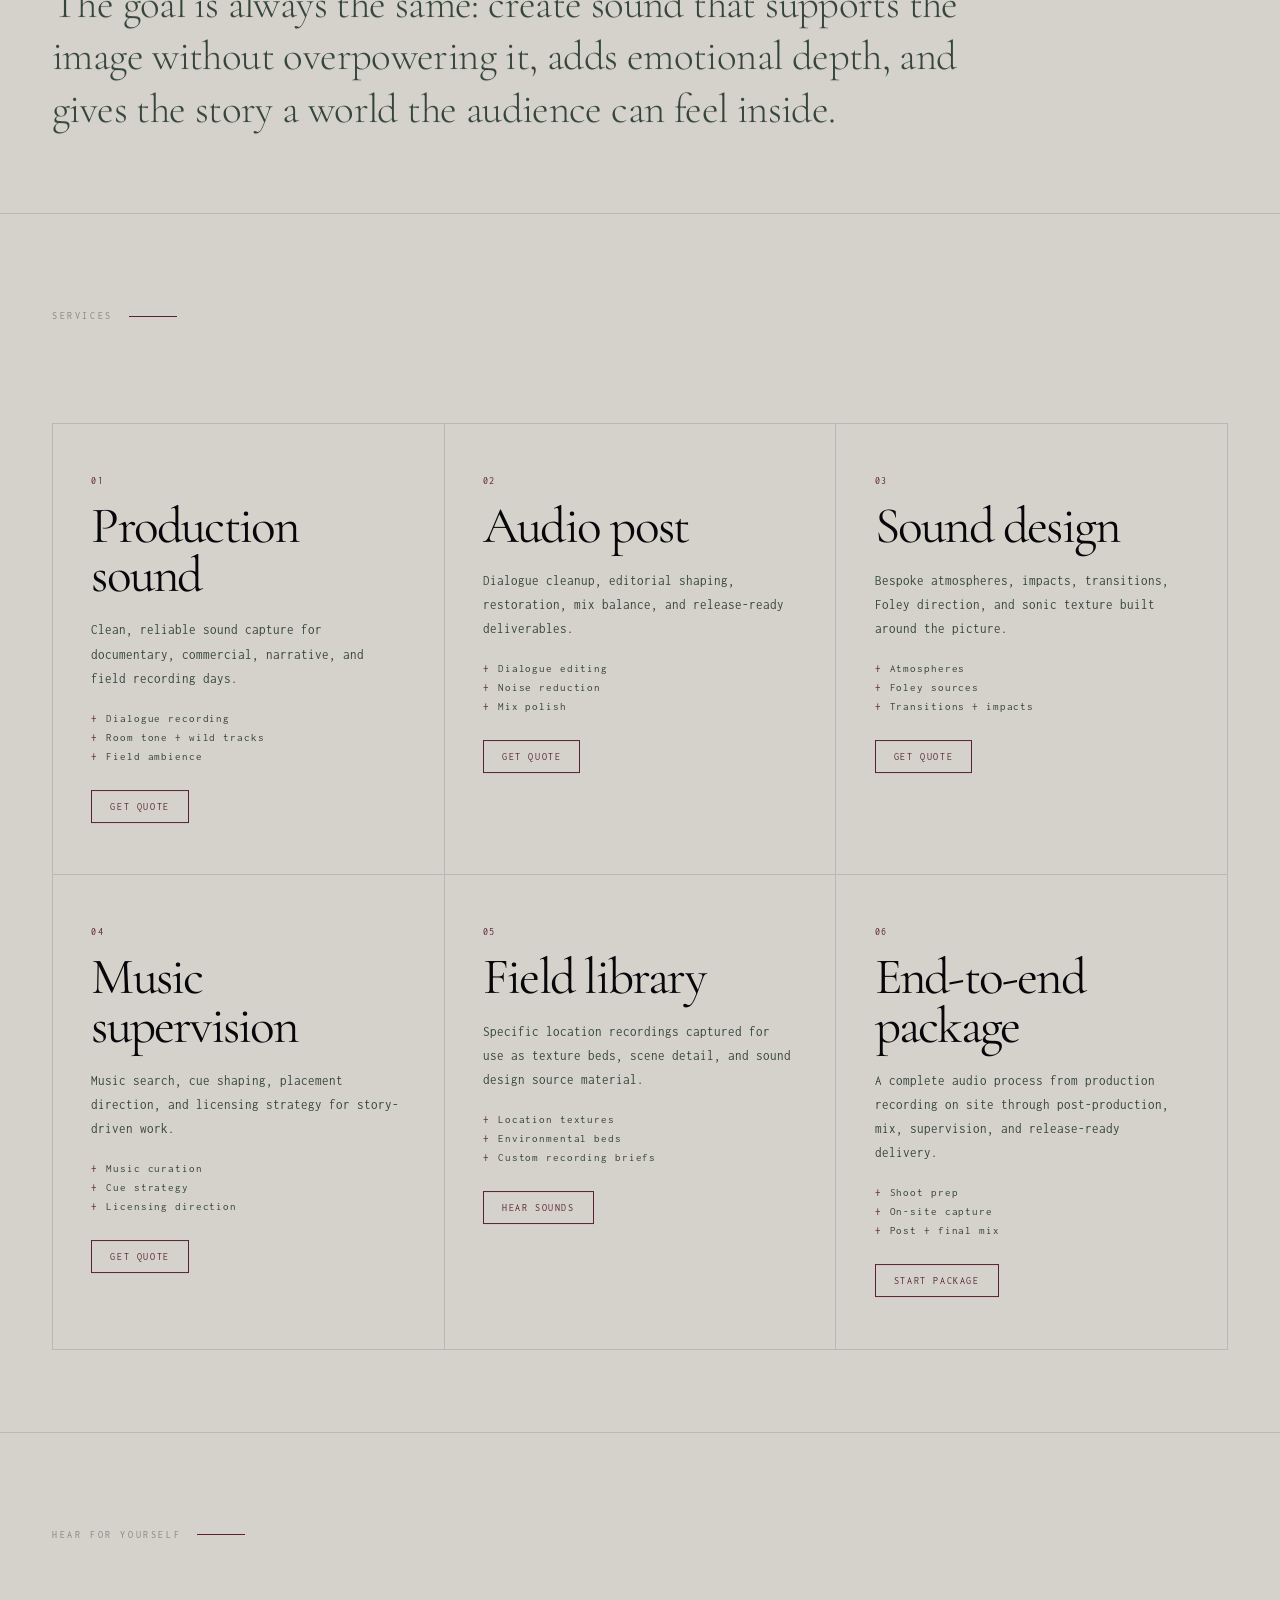
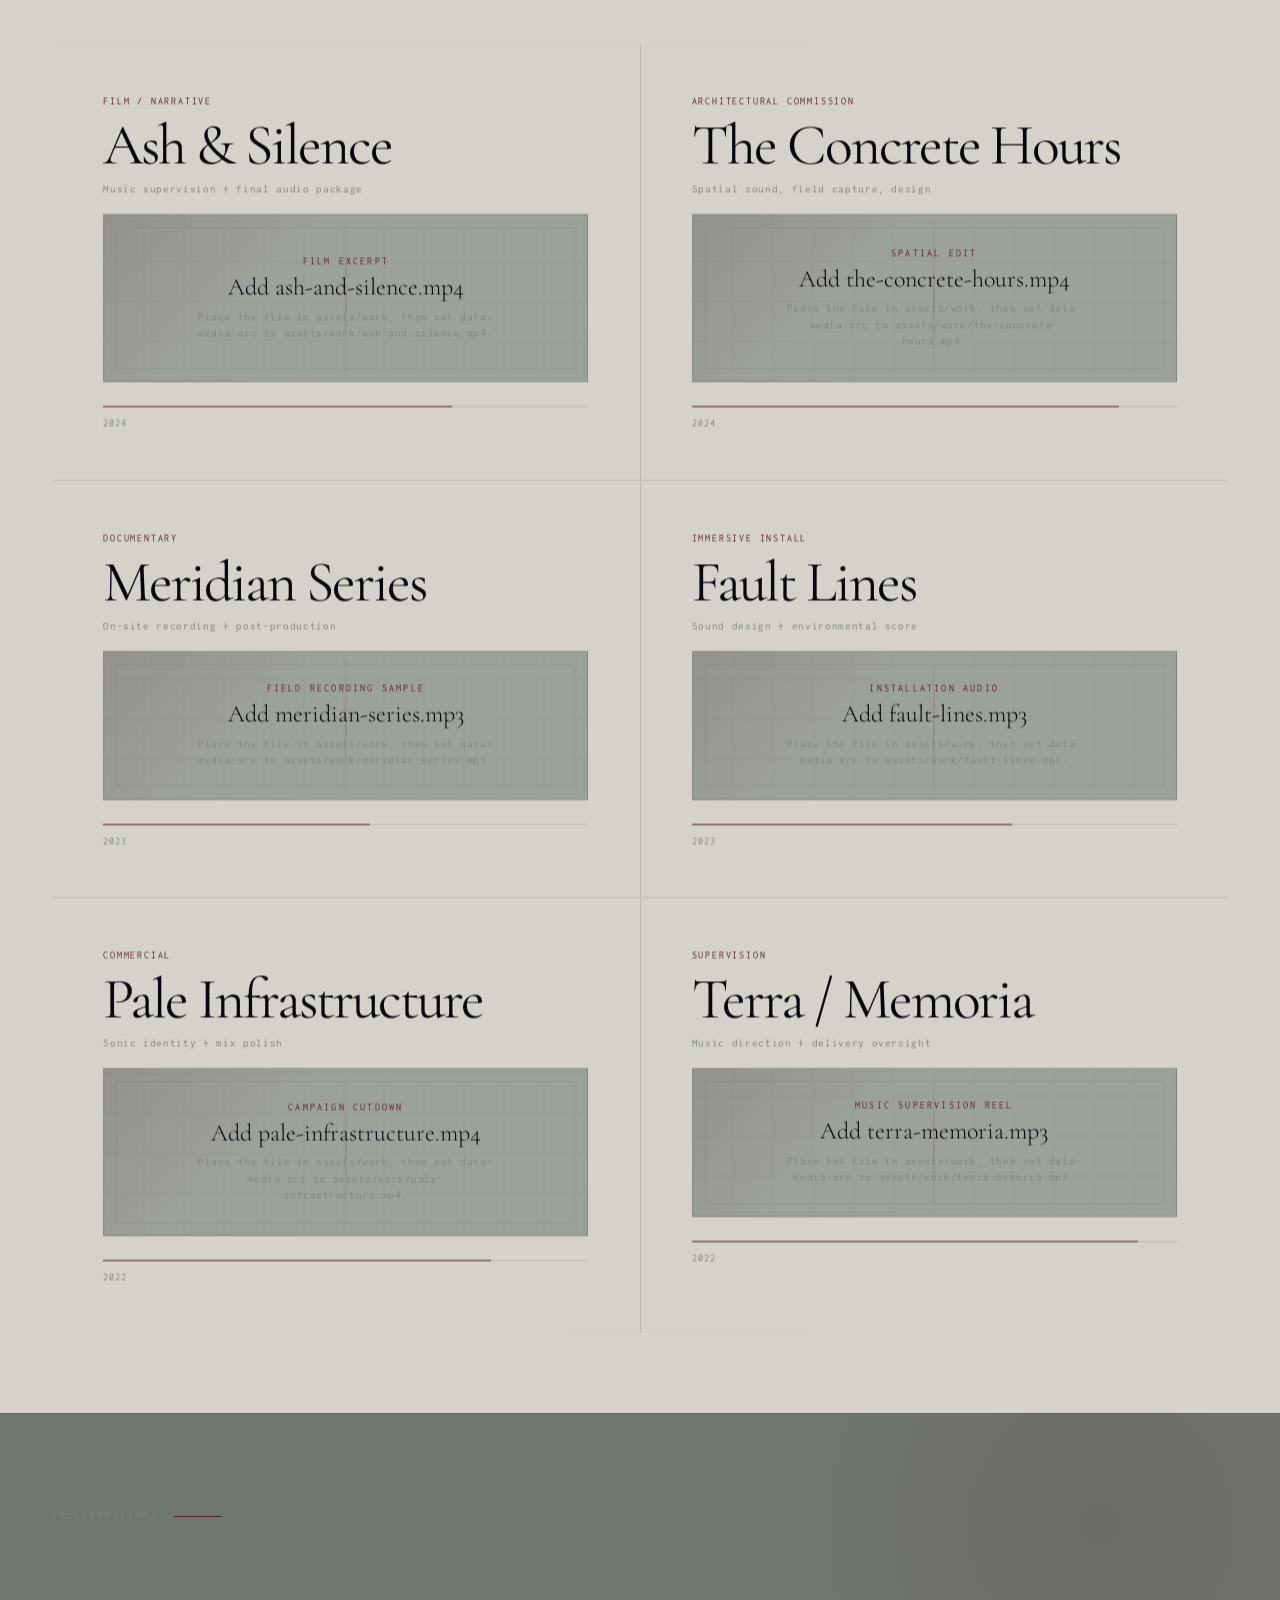
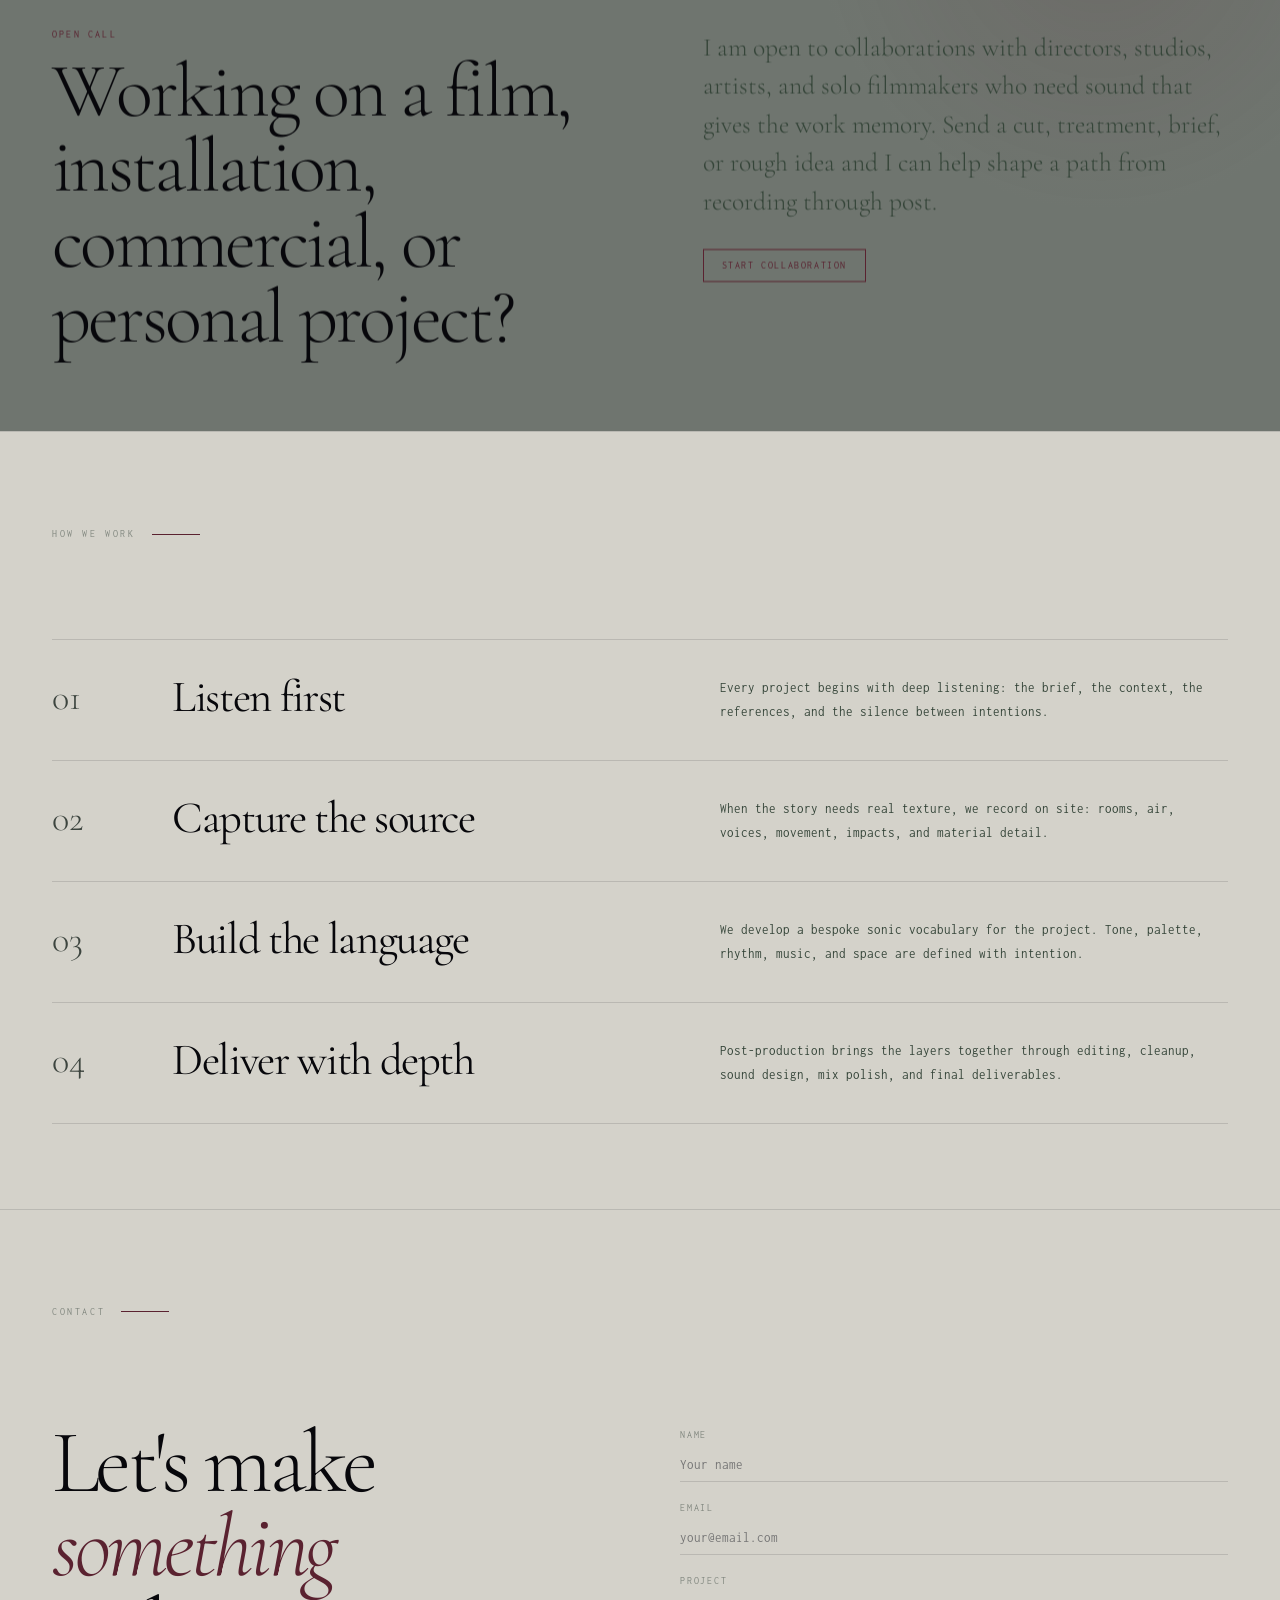
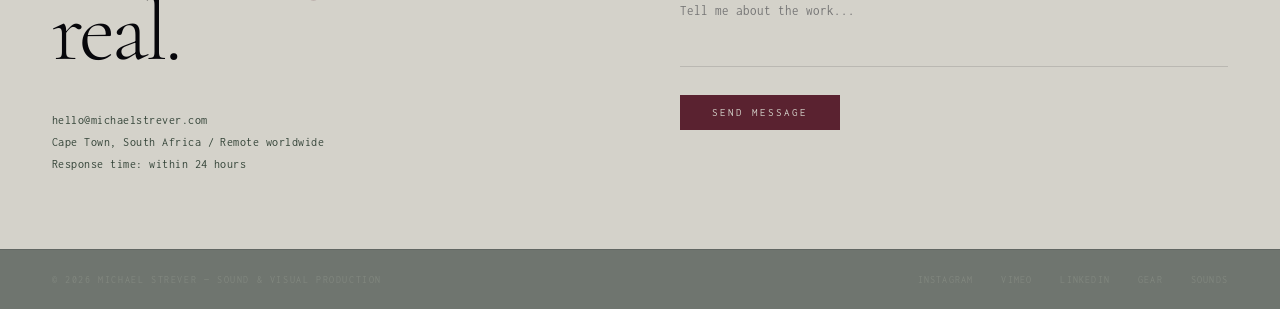
==== commit b32d6327: "Revert "Redesign homepage as noir sound studio" This reverts commit a1dccec2557d01d6a5e90a24d7172f11" ====
--- a/index.html
+++ b/index.html
@@ -16,7 +16,7 @@
     >
     <link rel="stylesheet" href="styles.css">
   </head>
-  <body class="home-page">
+  <body>
     <nav class="nav" aria-label="Primary navigation">
       <a class="nav-logo" href="index.html#home">M. Strever</a>
       <ul class="nav-links">
@@ -32,51 +32,53 @@
 
     <main>
       <section class="hero" id="home">
-        <div class="studio-scene" aria-hidden="true">
-          <div class="studio-wall">
-            <div class="foam-panel foam-panel--left"></div>
-            <div class="foam-panel foam-panel--right"></div>
-          </div>
-          <div class="screen-glow"></div>
-          <div class="monitor-rig">
-            <div class="monitor">
-              <div class="monitor-screen">
-                <div class="rx-topbar">
-                  <span>RX EDIT</span>
-                  <span>SPECTRAL REPAIR / DIALOGUE ISOLATE</span>
-                </div>
-                <div class="waveform-view">
-                  <div class="spectrogram"></div>
-                  <div class="waveform waveform--top"></div>
-                  <div class="waveform waveform--bottom"></div>
-                  <div class="playhead"></div>
-                  <div class="time-ruler">
-                    <span>00:00:18</span>
-                    <span>00:01:42</span>
-                    <span>00:03:16</span>
-                  </div>
-                </div>
-              </div>
-            </div>
-            <div class="monitor-stand"></div>
-            <div class="headphones">
-              <div class="headband"></div>
-              <div class="earcup earcup--left"></div>
-              <div class="earcup earcup--right"></div>
-            </div>
-          </div>
-          <div class="desk-plane">
-            <div class="coffee-cup"></div>
+        <div class="room" aria-hidden="true">
+          <div class="wall-back"></div>
+          <div class="wall-floor"></div>
+          <div class="wall-ceiling"></div>
+          <div class="wall-left"></div>
+          <div class="wall-right"></div>
+
+          <div class="light-pool"></div>
+          <div class="light-beam"></div>
+          <div class="light-floor"></div>
+
+          <svg class="cracks" viewBox="0 0 1200 800" xmlns="http://www.w3.org/2000/svg" preserveAspectRatio="none">
+            <path d="M210 0 L218 52 L212 96 L226 144 L220 198 L236 258 L228 320" />
+            <path d="M226 144 L252 152 L278 146 L296 154" class="crack-soft" />
+            <path d="M220 198 L248 206 L272 200 L300 208" class="crack-soft" />
+            <path d="M780 0 L771 62 L787 108 L778 170 L794 224 L784 290" />
+            <path d="M787 108 L814 116 L840 110 L862 118" class="crack-soft" />
+            <path d="M420 800 L428 740 L418 698 L432 648 L424 590 L440 530" />
+            <path d="M432 648 L458 642 L482 650 L510 644" class="crack-soft" />
+            <path d="M680 800 L688 752 L678 712 L692 664 L682 610" class="crack-soft" />
+            <path d="M100 400 L150 408 L200 400 L260 408 L320 400" class="crack-hairline" />
+            <path d="M880 340 L930 348 L980 340 L1040 346 L1100 340 L1160 346" class="crack-hairline" />
+            <path d="M480 0 L474 38 L482 70 L476 108 L488 140" class="crack-hairline" />
+            <path d="M0 260 L60 268 L110 260 L170 268 L230 260" class="crack-hairline" />
+            <path d="M950 560 L1000 568 L1050 560 L1100 566 L1160 558" class="crack-hairline" />
+          </svg>
+
+          <div class="wall-label wall-label-left">Sound &mdash; Vision &mdash; Depth</div>
+          <div class="wall-label wall-label-right">Michael Strever &mdash; Audio Architecture</div>
+
+          <div class="floor-stamp floor-stamp-left">
+            <span class="stamp-label">Package</span>
+            <span class="stamp-val">End to End</span>
+          </div>
+          <div class="floor-stamp floor-stamp-right">
+            <span class="stamp-label">Signal</span>
+            <span class="stamp-val stamp-val--maroon">Music + Sound</span>
           </div>
         </div>
 
         <div class="hero-content scroll-drift" data-scroll-drift="26">
-          <p class="hero-eyebrow">Sound design / location audio / post-production</p>
+          <p class="hero-eyebrow">Sound & Visual Production</p>
           <h1 class="hero-name">Michael<br>Strever</h1>
           <div class="hero-rule"></div>
           <p class="hero-tagline">
-            Dark-room audio work for picture: precise dialogue, spectral repair,
-            location texture, sound design, and final delivery.
+            Immersive visual stories driven by the deep intersection of music,
+            sound, recording, and emotional depth.
           </p>
           <div class="hero-panels" aria-label="Primary service paths">
             <a href="#services" class="hero-panel">
--- a/styles.css
+++ b/styles.css
@@ -73,42 +73,6 @@
   text-decoration: none;
 }
 
-.home-page {
-  background:
-    radial-gradient(circle at 60% 10%, rgba(var(--navy-rgb), 0.32), transparent 34rem),
-    linear-gradient(180deg, var(--navy-dim), var(--ink));
-  color: var(--cream);
-}
-
-.home-page .nav {
-  border-bottom-color: rgba(var(--paper-rgb), 0.1);
-  background: linear-gradient(180deg, rgba(var(--black-rgb), 0.82), rgba(var(--black-rgb), 0));
-}
-
-.home-page .nav-logo,
-.home-page .nav-contact {
-  color: var(--cream);
-}
-
-.home-page .nav-links a {
-  color: rgba(var(--paper-rgb), 0.62);
-}
-
-.home-page .nav-links a:hover,
-.home-page .nav-links a:focus-visible {
-  color: var(--cream);
-}
-
-.home-page .nav-contact {
-  border-color: rgba(var(--paper-rgb), 0.28);
-}
-
-.home-page .nav-contact:hover,
-.home-page .nav-contact:focus-visible {
-  background: var(--maroon);
-  color: var(--cream);
-}
-
 .nav {
   position: fixed;
   top: 0;
@@ -172,315 +136,11 @@
 .hero {
   position: relative;
   height: 100vh;
-  min-height: 720px;
+  min-height: 600px;
   overflow: hidden;
   padding-top: 64px;
   perspective: 900px;
   perspective-origin: 50% 40%;
-}
-
-.studio-scene {
-  position: absolute;
-  inset: 0;
-  z-index: 0;
-  overflow: hidden;
-  background:
-    linear-gradient(180deg, rgba(var(--black-rgb), 0.18), rgba(var(--black-rgb), 0.82)),
-    radial-gradient(circle at 50% 39%, rgba(var(--navy-rgb), 0.54), transparent 23rem),
-    var(--ink);
-}
-
-.studio-scene::before,
-.studio-scene::after {
-  content: "";
-  position: absolute;
-  inset: 0;
-  pointer-events: none;
-}
-
-.studio-scene::before {
-  z-index: 12;
-  background:
-    linear-gradient(180deg, var(--ink) 0 5.6vh, transparent 5.6vh calc(100% - 5.6vh), var(--ink) calc(100% - 5.6vh)),
-    radial-gradient(ellipse at center, transparent 0 34%, rgba(var(--black-rgb), 0.72) 78%);
-}
-
-.studio-scene::after {
-  z-index: 13;
-  opacity: 0.14;
-  mix-blend-mode: overlay;
-  background-image:
-    repeating-linear-gradient(0deg, rgba(var(--paper-rgb), 0.12) 0 1px, transparent 1px 3px),
-    url("data:image/svg+xml,%3Csvg viewBox='0 0 240 240' xmlns='http://www.w3.org/2000/svg'%3E%3Cfilter id='g'%3E%3CfeTurbulence type='fractalNoise' baseFrequency='.8' numOctaves='3' stitchTiles='stitch'/%3E%3C/filter%3E%3Crect width='100%25' height='100%25' filter='url(%23g)'/%3E%3C/svg%3E");
-}
-
-.studio-wall {
-  position: absolute;
-  inset: 0;
-  filter: blur(2px);
-  opacity: 0.56;
-  background:
-    linear-gradient(90deg, rgba(var(--black-rgb), 0.72), transparent 28%, transparent 72%, rgba(var(--black-rgb), 0.72)),
-    radial-gradient(circle at 50% 36%, rgba(var(--paper-rgb), 0.08), transparent 38rem),
-    var(--navy-dim);
-}
-
-.foam-panel {
-  position: absolute;
-  top: 18vh;
-  width: 24vw;
-  height: 42vh;
-  opacity: 0.42;
-  background-image:
-    repeating-linear-gradient(135deg, rgba(var(--paper-rgb), 0.09) 0 3px, transparent 3px 18px),
-    repeating-linear-gradient(45deg, rgba(var(--black-rgb), 0.3) 0 2px, transparent 2px 16px);
-  transform: skewY(-5deg);
-}
-
-.foam-panel--left {
-  left: 5vw;
-}
-
-.foam-panel--right {
-  right: 5vw;
-  transform: skewY(5deg);
-}
-
-.screen-glow {
-  position: absolute;
-  left: 50%;
-  top: 44%;
-  width: min(78vw, 980px);
-  height: 52vh;
-  background:
-    radial-gradient(ellipse at center, rgba(var(--navy-rgb), 0.46), rgba(var(--accent-rgb), 0.08) 35%, transparent 70%);
-  transform: translate(-50%, -50%);
-  filter: blur(22px);
-}
-
-.monitor-rig {
-  position: absolute;
-  left: 50%;
-  top: 47%;
-  z-index: 3;
-  width: min(78vw, 980px);
-  aspect-ratio: 2.39 / 1;
-  transform: translate(-50%, -50%) rotateX(2deg);
-  transform-style: preserve-3d;
-}
-
-.monitor {
-  position: absolute;
-  inset: 0;
-  border: 1px solid rgba(var(--paper-rgb), 0.16);
-  border-radius: 14px;
-  padding: clamp(10px, 1vw, 16px);
-  background:
-    linear-gradient(145deg, rgba(var(--paper-rgb), 0.12), transparent 34%),
-    #05060a;
-  box-shadow:
-    0 0 0 5px rgba(var(--black-rgb), 0.72),
-    0 2rem 7rem rgba(var(--black-rgb), 0.92),
-    0 0 7rem rgba(var(--navy-rgb), 0.34);
-}
-
-.monitor-screen {
-  position: relative;
-  height: 100%;
-  overflow: hidden;
-  border-radius: 8px;
-  background:
-    linear-gradient(180deg, rgba(var(--paper-rgb), 0.04), transparent 18%),
-    #06101a;
-}
-
-.monitor-screen::after {
-  content: "";
-  position: absolute;
-  inset: 0;
-  pointer-events: none;
-  background:
-    linear-gradient(90deg, transparent 0 50%, rgba(var(--paper-rgb), 0.08) 50.1% 50.2%, transparent 50.3%),
-    repeating-linear-gradient(0deg, transparent 0 6px, rgba(var(--paper-rgb), 0.035) 7px);
-  mix-blend-mode: screen;
-}
-
-.rx-topbar {
-  position: absolute;
-  top: 0;
-  left: 0;
-  right: 0;
-  z-index: 3;
-  display: flex;
-  justify-content: space-between;
-  gap: 16px;
-  padding: 10px 14px;
-  border-bottom: 1px solid rgba(var(--paper-rgb), 0.08);
-  color: rgba(var(--paper-rgb), 0.72);
-  font-size: clamp(8px, 0.9vw, 11px);
-  letter-spacing: 0.16em;
-}
-
-.waveform-view {
-  position: absolute;
-  inset: 42px 14px 14px;
-  overflow: hidden;
-  border: 1px solid rgba(var(--paper-rgb), 0.07);
-  background:
-    linear-gradient(90deg, rgba(var(--black-rgb), 0.24), transparent 16%, transparent 84%, rgba(var(--black-rgb), 0.24)),
-    repeating-linear-gradient(90deg, rgba(var(--paper-rgb), 0.045) 0 1px, transparent 1px 54px),
-    repeating-linear-gradient(0deg, rgba(var(--paper-rgb), 0.035) 0 1px, transparent 1px 34px),
-    #071726;
-}
-
-.spectrogram {
-  position: absolute;
-  inset: 0;
-  opacity: 0.88;
-  background:
-    radial-gradient(ellipse at 18% 44%, rgba(var(--avocado-rgb), 0.42), transparent 11%),
-    radial-gradient(ellipse at 36% 56%, rgba(var(--accent-rgb), 0.36), transparent 13%),
-    radial-gradient(ellipse at 54% 39%, rgba(var(--navy-rgb), 0.68), transparent 16%),
-    radial-gradient(ellipse at 70% 58%, rgba(var(--avocado-rgb), 0.34), transparent 12%),
-    radial-gradient(ellipse at 86% 48%, rgba(var(--paper-rgb), 0.14), transparent 10%),
-    linear-gradient(180deg, rgba(var(--paper-rgb), 0.06), rgba(var(--black-rgb), 0.2));
-  filter: blur(0.5px) contrast(1.18);
-}
-
-.waveform {
-  position: absolute;
-  left: 0;
-  right: 0;
-  height: 25%;
-  opacity: 0.86;
-  background:
-    radial-gradient(ellipse at 5% 50%, rgba(var(--paper-rgb), 0.88), transparent 2.8%),
-    radial-gradient(ellipse at 13% 50%, rgba(var(--paper-rgb), 0.58), transparent 4%),
-    radial-gradient(ellipse at 24% 50%, rgba(var(--paper-rgb), 0.9), transparent 5.5%),
-    radial-gradient(ellipse at 36% 50%, rgba(var(--paper-rgb), 0.6), transparent 3.4%),
-    radial-gradient(ellipse at 48% 50%, rgba(var(--paper-rgb), 0.82), transparent 5%),
-    radial-gradient(ellipse at 62% 50%, rgba(var(--paper-rgb), 0.66), transparent 4.2%),
-    radial-gradient(ellipse at 76% 50%, rgba(var(--paper-rgb), 0.84), transparent 5.8%),
-    radial-gradient(ellipse at 90% 50%, rgba(var(--paper-rgb), 0.54), transparent 3.6%);
-  filter: blur(0.4px);
-}
-
-.waveform--top {
-  top: 24%;
-}
-
-.waveform--bottom {
-  bottom: 22%;
-  transform: scaleY(-1);
-  opacity: 0.62;
-}
-
-.playhead {
-  position: absolute;
-  top: 0;
-  bottom: 0;
-  left: 57%;
-  width: 2px;
-  background: rgba(var(--paper-rgb), 0.74);
-  box-shadow: 0 0 16px rgba(var(--paper-rgb), 0.72);
-}
-
-.time-ruler {
-  position: absolute;
-  left: 12px;
-  right: 12px;
-  bottom: 8px;
-  display: flex;
-  justify-content: space-between;
-  color: rgba(var(--paper-rgb), 0.56);
-  font-size: clamp(8px, 0.85vw, 10px);
-  letter-spacing: 0.12em;
-}
-
-.monitor-stand {
-  position: absolute;
-  left: 50%;
-  top: calc(100% + 8px);
-  width: 18%;
-  height: 7vh;
-  background: linear-gradient(180deg, #101319, #050507);
-  clip-path: polygon(32% 0, 68% 0, 78% 100%, 22% 100%);
-  transform: translateX(-50%);
-  box-shadow: 0 2rem 4rem rgba(var(--black-rgb), 0.8);
-}
-
-.headphones {
-  position: absolute;
-  right: 8%;
-  top: 80%;
-  width: 16%;
-  aspect-ratio: 1.25 / 1;
-  transform: rotate(-8deg);
-}
-
-.headband {
-  position: absolute;
-  inset: 4% 10% 32%;
-  border: 7px solid rgba(var(--paper-rgb), 0.18);
-  border-bottom: none;
-  border-radius: 50% 50% 0 0;
-}
-
-.earcup {
-  position: absolute;
-  bottom: 8%;
-  width: 28%;
-  height: 42%;
-  border-radius: 40%;
-  background: linear-gradient(145deg, #0b0d12, #020204);
-  box-shadow: inset 0 0 18px rgba(var(--paper-rgb), 0.08);
-}
-
-.earcup--left {
-  left: 10%;
-}
-
-.earcup--right {
-  right: 10%;
-}
-
-.desk-plane {
-  position: absolute;
-  left: 0;
-  right: 0;
-  bottom: -8vh;
-  height: 30vh;
-  z-index: 2;
-  background:
-    linear-gradient(90deg, rgba(var(--black-rgb), 0.8), transparent 34%, transparent 66%, rgba(var(--black-rgb), 0.8)),
-    linear-gradient(180deg, rgba(var(--paper-rgb), 0.04), rgba(var(--black-rgb), 0.72)),
-    #08090b;
-  transform: skewY(-2deg);
-}
-
-.coffee-cup {
-  position: absolute;
-  left: 12%;
-  top: 24%;
-  width: clamp(48px, 6vw, 78px);
-  height: clamp(42px, 5vw, 66px);
-  border-radius: 8px 8px 18px 18px;
-  background:
-    radial-gradient(ellipse at 50% 16%, rgba(var(--paper-rgb), 0.28), transparent 46%),
-    linear-gradient(145deg, #161814, #050505);
-  box-shadow: 0 1.5rem 2.5rem rgba(var(--black-rgb), 0.7);
-}
-
-.coffee-cup::after {
-  content: "";
-  position: absolute;
-  right: -18%;
-  top: 28%;
-  width: 30%;
-  height: 34%;
-  border: 4px solid rgba(var(--paper-rgb), 0.14);
-  border-left: none;
-  border-radius: 0 50% 50% 0;
 }
 
 .room {
@@ -1130,156 +790,6 @@
   width: calc(100% - 36px);
   margin: 48px 18px;
   accent-color: var(--maroon);
-}
-
-.home-page .hero-name {
-  color: var(--cream);
-  text-shadow:
-    0 0 22px rgba(var(--paper-rgb), 0.18),
-    0 1.6rem 5rem rgba(var(--black-rgb), 0.82);
-}
-
-.home-page .hero-content {
-  z-index: 20;
-  align-items: flex-start;
-  justify-content: flex-end;
-  padding: 0 52px 132px;
-  text-align: left;
-}
-
-.home-page .hero-tagline {
-  margin-right: auto;
-}
-
-.home-page .hero-panels {
-  margin-right: auto;
-  margin-left: 0;
-}
-
-.home-page .hero-bottom {
-  z-index: 21;
-  color: var(--cream);
-  border-top-color: rgba(var(--paper-rgb), 0.12);
-}
-
-.home-page .hero-rule,
-.home-page .section-label::after,
-.home-page .work-bar-fill {
-  background-color: var(--maroon);
-}
-
-.home-page .hero-eyebrow,
-.home-page .hero-panel span,
-.home-page .svc-num,
-.home-page .section-label,
-.home-page .work-tag,
-.home-page .service-num,
-.home-page .process-num,
-.home-page .media-kicker,
-.home-page .collab-kicker {
-  color: #a66a72;
-}
-
-.home-page .hero-tagline,
-.home-page .svc-name,
-.home-page .about-body,
-.home-page .service-desc,
-.home-page .service-list li,
-.home-page .work-client,
-.home-page .process-desc,
-.home-page .contact-info a,
-.home-page .contact-info span,
-.home-page .media-note,
-.home-page .collab-inner p:not(.collab-kicker) {
-  color: rgba(var(--paper-rgb), 0.68);
-}
-
-.home-page .hero-panel {
-  background:
-    linear-gradient(145deg, rgba(var(--paper-rgb), 0.1), transparent 42%),
-    rgba(var(--black-rgb), 0.42);
-  border: 1px solid rgba(var(--paper-rgb), 0.09);
-  backdrop-filter: blur(8px);
-}
-
-.home-page .hero-panel:hover,
-.home-page .hero-panel:focus-visible {
-  background:
-    linear-gradient(145deg, rgba(var(--paper-rgb), 0.16), transparent 42%),
-    rgba(var(--navy-rgb), 0.46);
-}
-
-.home-page .hero-panel strong,
-.home-page .service-title,
-.home-page .work-title,
-.home-page .process-title,
-.home-page .contact-heading,
-.home-page .media-title,
-.home-page .collab-inner h2 {
-  color: var(--cream);
-}
-
-.home-page .hero-panel em {
-  color: rgba(var(--paper-rgb), 0.56);
-}
-
-.home-page section:not(.hero) {
-  background:
-    radial-gradient(circle at 80% 0%, rgba(var(--navy-rgb), 0.18), transparent 22rem),
-    linear-gradient(180deg, #090b10, #06070a);
-  border-top-color: rgba(var(--paper-rgb), 0.1);
-}
-
-.home-page .collab-section,
-.home-page #contact {
-  background:
-    radial-gradient(circle at 80% 16%, rgba(var(--accent-rgb), 0.18), transparent 23rem),
-    linear-gradient(180deg, #0b1015, #050609);
-}
-
-.home-page .services-grid,
-.home-page .work-grid {
-  background: rgba(var(--paper-rgb), 0.1);
-}
-
-.home-page .service-card,
-.home-page .work-item {
-  background:
-    linear-gradient(145deg, rgba(var(--paper-rgb), 0.06), transparent 42%),
-    rgba(var(--paper-rgb), 0.025);
-  border-color: rgba(var(--paper-rgb), 0.1);
-}
-
-.home-page .service-card:hover,
-.home-page .work-item:hover {
-  background:
-    linear-gradient(145deg, rgba(var(--paper-rgb), 0.1), transparent 42%),
-    rgba(var(--navy-rgb), 0.16);
-}
-
-.home-page .media-frame {
-  border-color: rgba(var(--paper-rgb), 0.11);
-  background:
-    linear-gradient(135deg, rgba(var(--accent-rgb), 0.16), transparent 34%),
-    repeating-linear-gradient(90deg, rgba(var(--paper-rgb), 0.035) 0, transparent 1px, transparent 39px, rgba(var(--paper-rgb), 0.035) 40px),
-    repeating-linear-gradient(0deg, rgba(var(--paper-rgb), 0.025) 0, transparent 1px, transparent 39px, rgba(var(--paper-rgb), 0.025) 40px),
-    #0b1218;
-}
-
-.home-page .contact-field input,
-.home-page .contact-field textarea {
-  color: var(--cream);
-  border-bottom-color: rgba(var(--paper-rgb), 0.2);
-}
-
-.home-page .footer-mark,
-.home-page .footer-right a {
-  color: rgba(var(--paper-rgb), 0.6);
-}
-
-.home-page footer {
-  border-top-color: rgba(var(--paper-rgb), 0.1);
-  background: #050609;
 }
 
 .work-bar {
@@ -2089,20 +1599,6 @@
     grid-template-columns: 1fr;
   }
 
-  .home-page .hero-content {
-    padding: 0 24px 104px;
-  }
-
-  .home-page .monitor-rig {
-    top: 42%;
-    width: 92vw;
-  }
-
-  .home-page .headphones,
-  .home-page .coffee-cup {
-    opacity: 0.62;
-  }
-
   footer {
     flex-direction: column;
     gap: 12px;
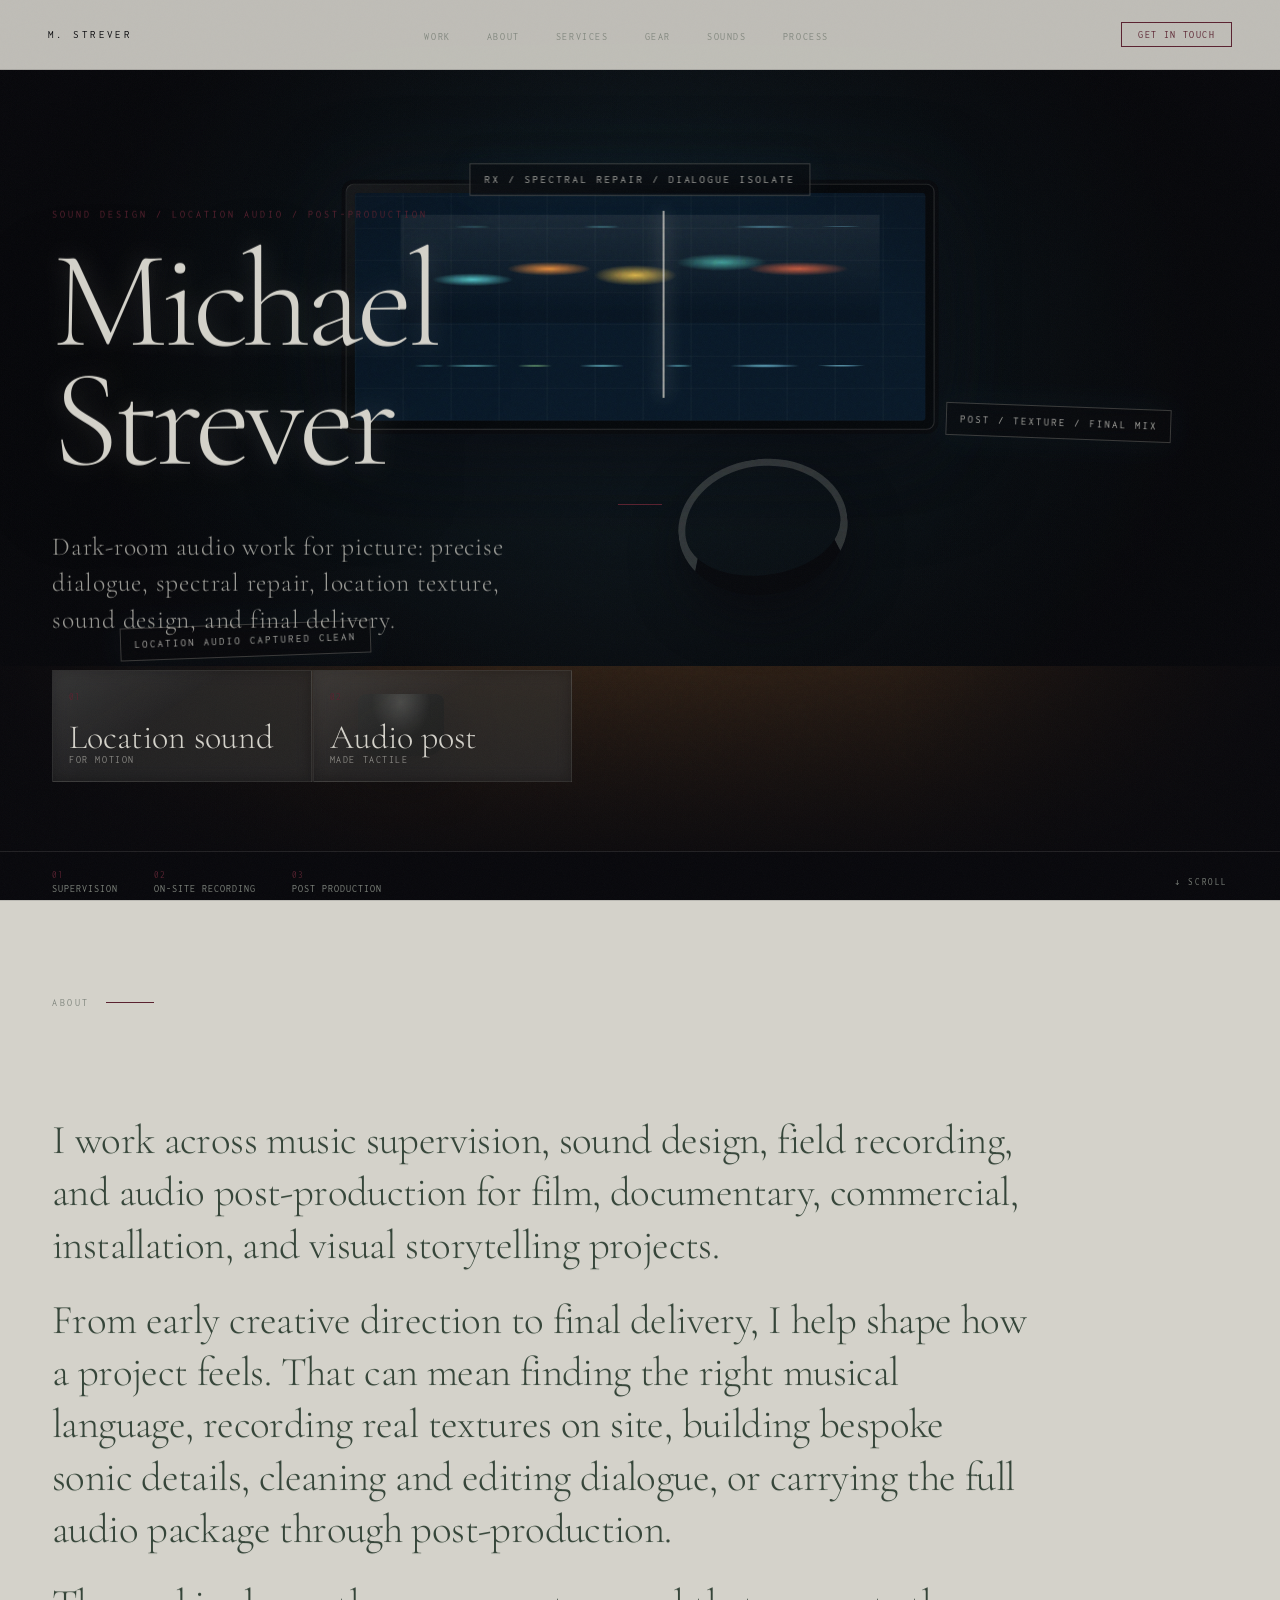
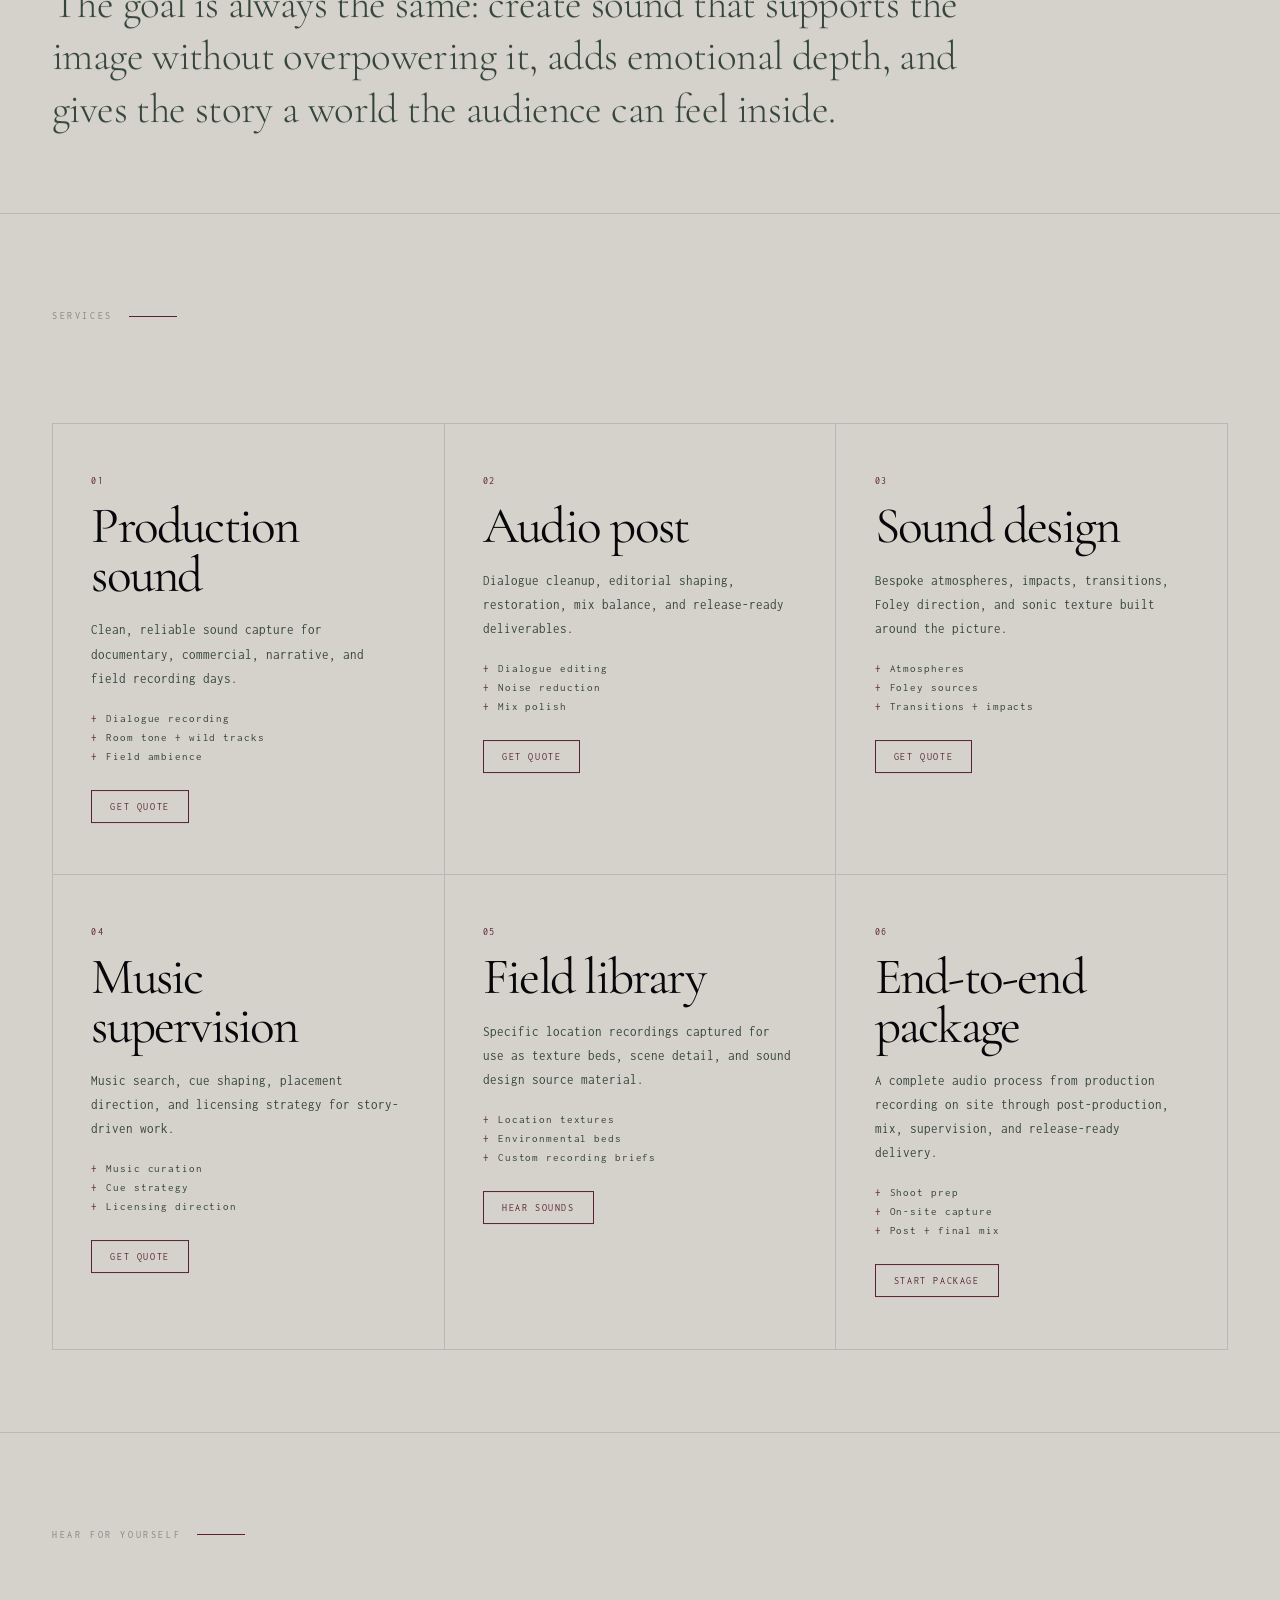
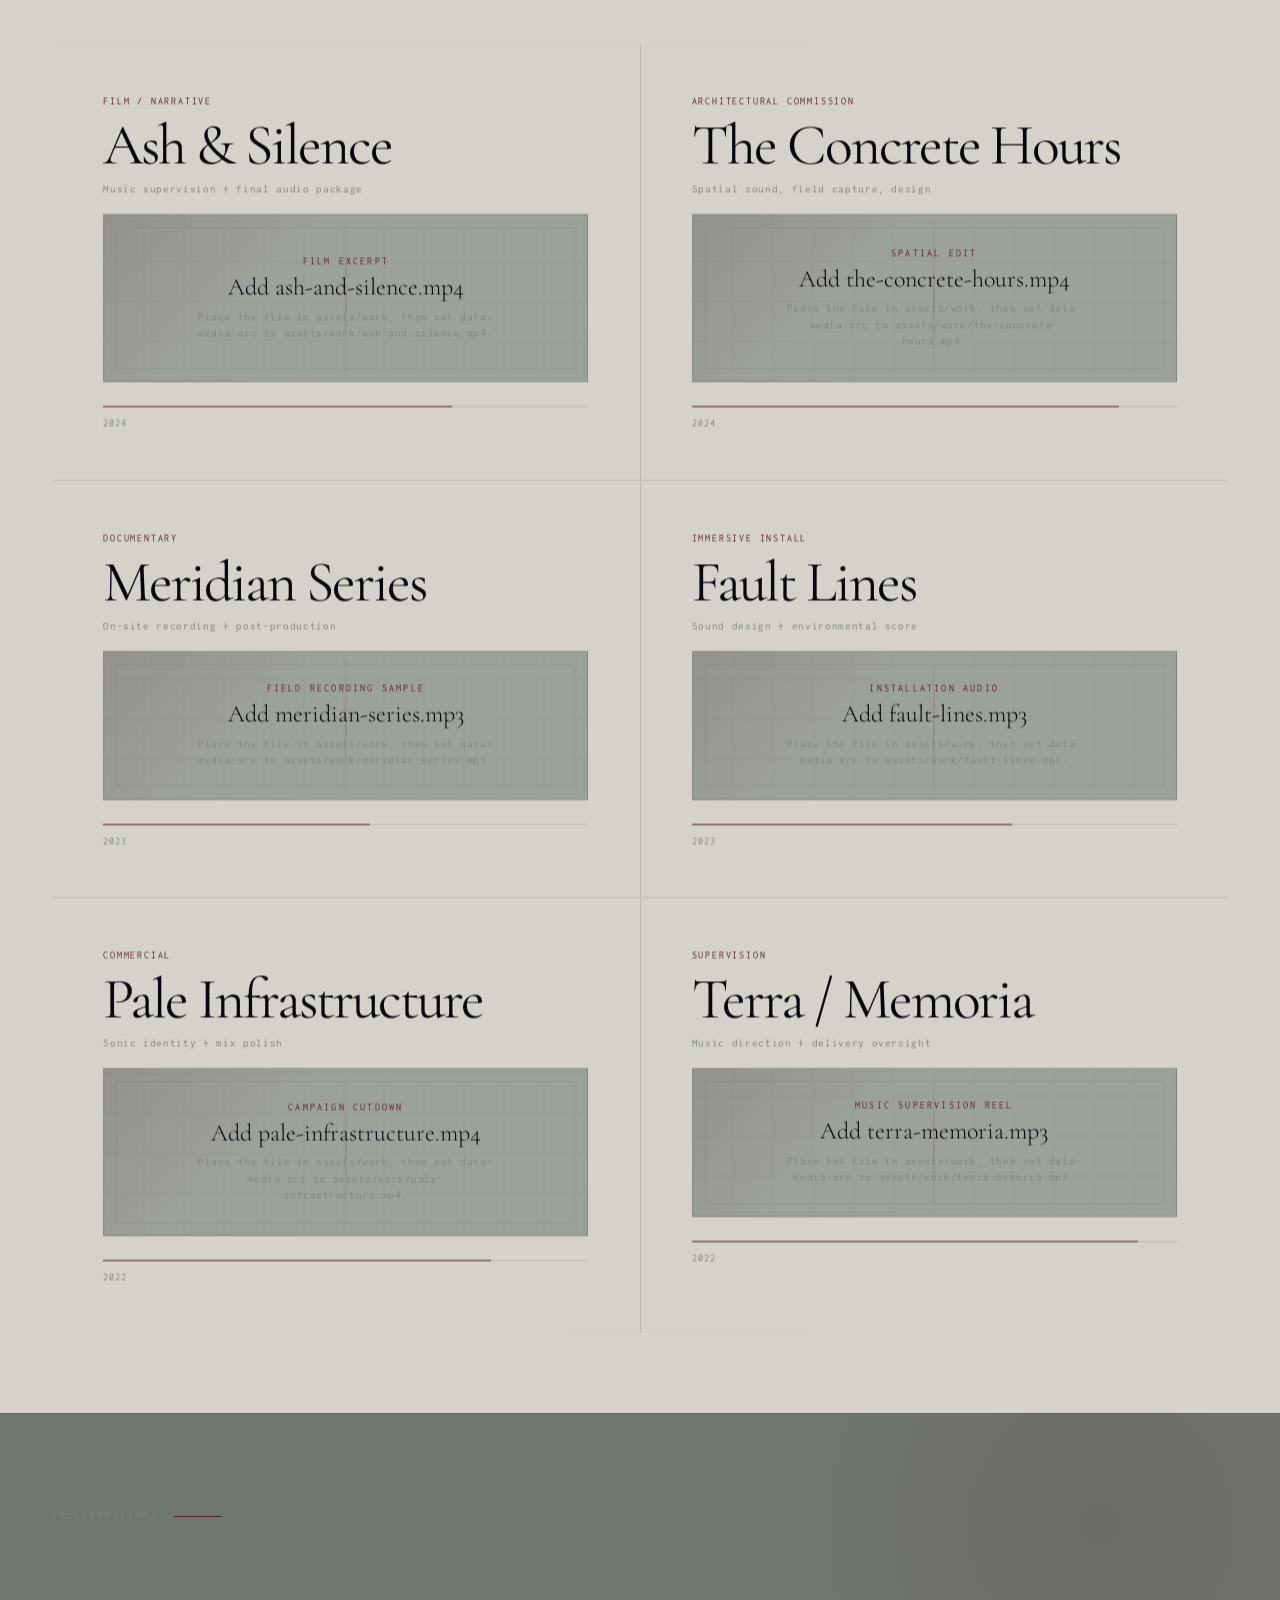
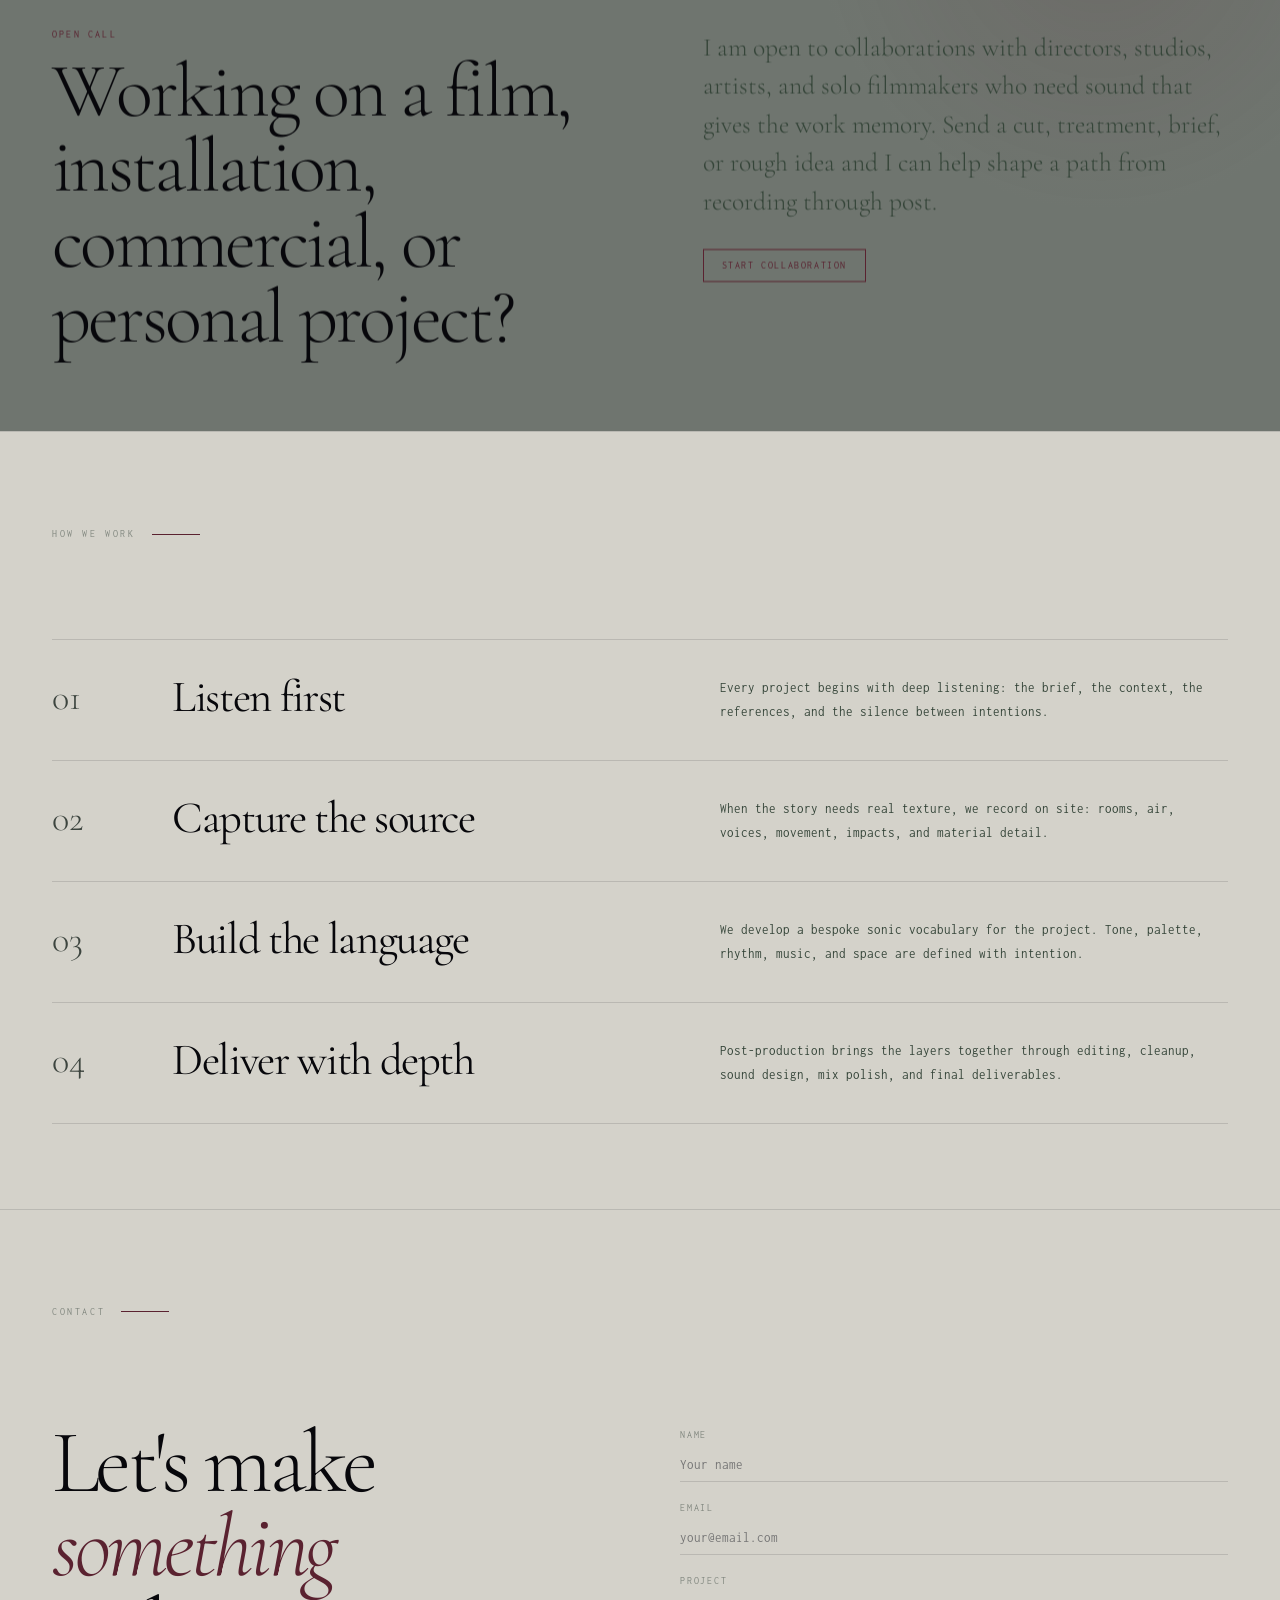
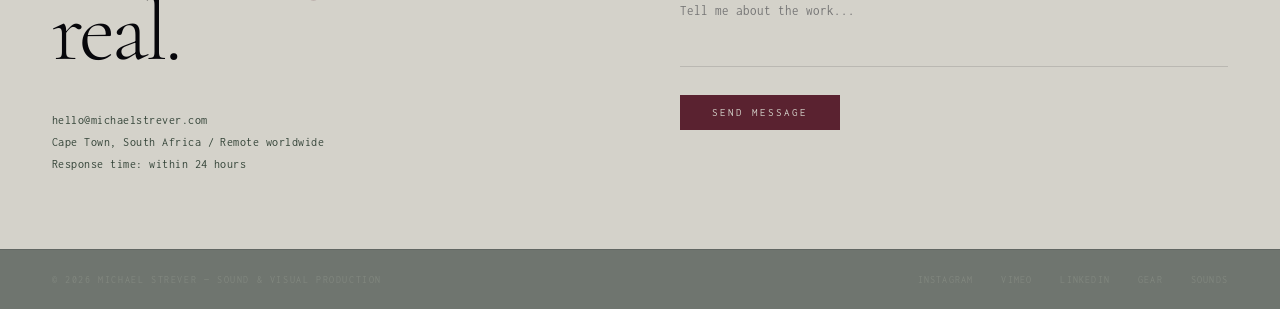
==== commit 71c8005b: "Add AR studio image homepage Co-authored-by: mstrever24 <mstrever24@users.noreply.github.com>" ====
--- a/index.html
+++ b/index.html
@@ -31,54 +31,32 @@
     </nav>
 
     <main>
-      <section class="hero" id="home">
-        <div class="room" aria-hidden="true">
-          <div class="wall-back"></div>
-          <div class="wall-floor"></div>
-          <div class="wall-ceiling"></div>
-          <div class="wall-left"></div>
-          <div class="wall-right"></div>
-
-          <div class="light-pool"></div>
-          <div class="light-beam"></div>
-          <div class="light-floor"></div>
-
-          <svg class="cracks" viewBox="0 0 1200 800" xmlns="http://www.w3.org/2000/svg" preserveAspectRatio="none">
-            <path d="M210 0 L218 52 L212 96 L226 144 L220 198 L236 258 L228 320" />
-            <path d="M226 144 L252 152 L278 146 L296 154" class="crack-soft" />
-            <path d="M220 198 L248 206 L272 200 L300 208" class="crack-soft" />
-            <path d="M780 0 L771 62 L787 108 L778 170 L794 224 L784 290" />
-            <path d="M787 108 L814 116 L840 110 L862 118" class="crack-soft" />
-            <path d="M420 800 L428 740 L418 698 L432 648 L424 590 L440 530" />
-            <path d="M432 648 L458 642 L482 650 L510 644" class="crack-soft" />
-            <path d="M680 800 L688 752 L678 712 L692 664 L682 610" class="crack-soft" />
-            <path d="M100 400 L150 408 L200 400 L260 408 L320 400" class="crack-hairline" />
-            <path d="M880 340 L930 348 L980 340 L1040 346 L1100 340 L1160 346" class="crack-hairline" />
-            <path d="M480 0 L474 38 L482 70 L476 108 L488 140" class="crack-hairline" />
-            <path d="M0 260 L60 268 L110 260 L170 268 L230 260" class="crack-hairline" />
-            <path d="M950 560 L1000 568 L1050 560 L1100 566 L1160 558" class="crack-hairline" />
-          </svg>
-
-          <div class="wall-label wall-label-left">Sound &mdash; Vision &mdash; Depth</div>
-          <div class="wall-label wall-label-right">Michael Strever &mdash; Audio Architecture</div>
-
-          <div class="floor-stamp floor-stamp-left">
-            <span class="stamp-label">Package</span>
-            <span class="stamp-val">End to End</span>
-          </div>
-          <div class="floor-stamp floor-stamp-right">
-            <span class="stamp-label">Signal</span>
-            <span class="stamp-val stamp-val--maroon">Music + Sound</span>
-          </div>
-        </div>
-
-        <div class="hero-content scroll-drift" data-scroll-drift="26">
-          <p class="hero-eyebrow">Sound & Visual Production</p>
+      <section class="hero studio-home" id="home">
+        <div class="studio-image-scene" aria-hidden="true">
+          <div class="studio-photo"></div>
+          <div class="studio-fallback-monitor">
+            <div class="fallback-screen">
+              <div class="fallback-spectrum"></div>
+              <div class="fallback-wave fallback-wave--one"></div>
+              <div class="fallback-wave fallback-wave--two"></div>
+              <div class="fallback-playhead"></div>
+            </div>
+          </div>
+          <div class="studio-desk"></div>
+          <div class="studio-headphones"></div>
+          <div class="studio-cup"></div>
+          <div class="ar-marker ar-marker--monitor">RX / spectral repair / dialogue isolate</div>
+          <div class="ar-marker ar-marker--left">location audio captured clean</div>
+          <div class="ar-marker ar-marker--right">post / texture / final mix</div>
+        </div>
+
+        <div class="hero-content studio-hero-content scroll-drift" data-scroll-drift="26">
+          <p class="hero-eyebrow">Sound design / location audio / post-production</p>
           <h1 class="hero-name">Michael<br>Strever</h1>
           <div class="hero-rule"></div>
           <p class="hero-tagline">
-            Immersive visual stories driven by the deep intersection of music,
-            sound, recording, and emotional depth.
+            Dark-room audio work for picture: precise dialogue, spectral repair,
+            location texture, sound design, and final delivery.
           </p>
           <div class="hero-panels" aria-label="Primary service paths">
             <a href="#services" class="hero-panel">
--- a/styles.css
+++ b/styles.css
@@ -136,11 +136,260 @@
 .hero {
   position: relative;
   height: 100vh;
-  min-height: 600px;
+  min-height: 680px;
   overflow: hidden;
   padding-top: 64px;
   perspective: 900px;
   perspective-origin: 50% 40%;
+}
+
+.studio-home {
+  background: var(--ink);
+  color: var(--cream);
+  perspective: 1100px;
+  perspective-origin: 50% 46%;
+}
+
+.studio-image-scene {
+  position: absolute;
+  inset: 0;
+  overflow: hidden;
+  background: #030507;
+}
+
+.studio-image-scene::before,
+.studio-image-scene::after {
+  content: "";
+  position: absolute;
+  inset: 0;
+  z-index: 9;
+  pointer-events: none;
+}
+
+.studio-image-scene::before {
+  background:
+    linear-gradient(180deg, var(--ink) 0 5.4vh, transparent 5.4vh calc(100% - 5.4vh), var(--ink) calc(100% - 5.4vh)),
+    radial-gradient(ellipse at 50% 48%, transparent 0 34%, rgba(var(--black-rgb), 0.78) 82%);
+}
+
+.studio-image-scene::after {
+  opacity: 0.16;
+  mix-blend-mode: overlay;
+  background-image:
+    repeating-linear-gradient(0deg, rgba(var(--paper-rgb), 0.12) 0 1px, transparent 1px 3px),
+    url("data:image/svg+xml,%3Csvg viewBox='0 0 240 240' xmlns='http://www.w3.org/2000/svg'%3E%3Cfilter id='g'%3E%3CfeTurbulence type='fractalNoise' baseFrequency='.78' numOctaves='3' stitchTiles='stitch'/%3E%3C/filter%3E%3Crect width='100%25' height='100%25' filter='url(%23g)'/%3E%3C/svg%3E");
+}
+
+.studio-photo {
+  position: absolute;
+  inset: 0;
+  z-index: 1;
+  background-image:
+    linear-gradient(180deg, rgba(var(--black-rgb), 0.08), rgba(var(--black-rgb), 0.62)),
+    radial-gradient(ellipse at 50% 38%, rgba(54, 110, 132, 0.32), transparent 35rem),
+    url("assets/hero/studio-home.jpg");
+  background-position: center;
+  background-size: cover;
+  transform: scale(1.015);
+}
+
+.studio-fallback-monitor {
+  position: absolute;
+  left: 50%;
+  top: 34%;
+  z-index: 2;
+  width: min(46vw, 640px);
+  aspect-ratio: 2.39 / 1;
+  border: 1px solid rgba(var(--paper-rgb), 0.16);
+  border-radius: 8px;
+  padding: 8px;
+  background:
+    linear-gradient(145deg, rgba(var(--paper-rgb), 0.1), transparent 36%),
+    #04070a;
+  box-shadow:
+    0 0 0 4px rgba(var(--black-rgb), 0.72),
+    0 1.6rem 6rem rgba(var(--black-rgb), 0.92),
+    0 0 5rem rgba(var(--navy-rgb), 0.42);
+  transform: translate(-50%, -50%);
+}
+
+.fallback-screen {
+  position: relative;
+  height: 100%;
+  overflow: hidden;
+  border-radius: 4px;
+  background:
+    repeating-linear-gradient(90deg, rgba(var(--paper-rgb), 0.045) 0 1px, transparent 1px 48px),
+    repeating-linear-gradient(0deg, rgba(var(--paper-rgb), 0.032) 0 1px, transparent 1px 32px),
+    #071726;
+}
+
+.fallback-spectrum {
+  position: absolute;
+  inset: 10% 8% 43%;
+  background:
+    radial-gradient(ellipse at 15% 60%, rgba(96, 198, 201, 0.9), transparent 7%),
+    radial-gradient(ellipse at 31% 50%, rgba(239, 147, 72, 0.86), transparent 9%),
+    radial-gradient(ellipse at 49% 56%, rgba(239, 196, 86, 0.82), transparent 12%),
+    radial-gradient(ellipse at 67% 44%, rgba(90, 188, 178, 0.72), transparent 10%),
+    radial-gradient(ellipse at 83% 50%, rgba(226, 109, 77, 0.78), transparent 9%),
+    linear-gradient(180deg, rgba(var(--paper-rgb), 0.08), rgba(var(--black-rgb), 0.16));
+  filter: blur(0.4px) contrast(1.2);
+}
+
+.fallback-wave {
+  position: absolute;
+  left: 8%;
+  right: 8%;
+  height: 16%;
+  opacity: 0.85;
+  background:
+    radial-gradient(ellipse at 6% 50%, #70d8df, transparent 3%),
+    radial-gradient(ellipse at 15% 50%, #72d8dc, transparent 5%),
+    radial-gradient(ellipse at 28% 50%, #9dea9f, transparent 4%),
+    radial-gradient(ellipse at 42% 50%, #75d3e2, transparent 6%),
+    radial-gradient(ellipse at 58% 50%, #74d9ef, transparent 4%),
+    radial-gradient(ellipse at 76% 50%, #7bd4ee, transparent 7%),
+    radial-gradient(ellipse at 92% 50%, #84d8f4, transparent 4%);
+}
+
+.fallback-wave--one {
+  top: 11%;
+  height: 8%;
+}
+
+.fallback-wave--two {
+  bottom: 16%;
+}
+
+.fallback-playhead {
+  position: absolute;
+  top: 8%;
+  bottom: 10%;
+  left: 54%;
+  width: 2px;
+  background: rgba(var(--paper-rgb), 0.72);
+  box-shadow: 0 0 18px rgba(var(--paper-rgb), 0.7);
+}
+
+.studio-desk {
+  position: absolute;
+  left: 0;
+  right: 0;
+  bottom: 0;
+  z-index: 3;
+  height: 26vh;
+  background:
+    linear-gradient(90deg, rgba(var(--black-rgb), 0.86), transparent 30%, transparent 70%, rgba(var(--black-rgb), 0.86)),
+    linear-gradient(180deg, rgba(76, 51, 33, 0.38), rgba(var(--black-rgb), 0.88)),
+    #17100b;
+}
+
+.studio-headphones {
+  position: absolute;
+  left: 53%;
+  top: 51%;
+  z-index: 4;
+  width: min(14vw, 170px);
+  aspect-ratio: 1.25 / 1;
+  border: 7px solid rgba(var(--paper-rgb), 0.18);
+  border-bottom: 20px solid rgba(var(--black-rgb), 0.8);
+  border-radius: 50%;
+  transform: rotate(-8deg);
+  box-shadow: 0 1.5rem 3rem rgba(var(--black-rgb), 0.7);
+}
+
+.studio-cup {
+  position: absolute;
+  left: 28%;
+  bottom: 16%;
+  z-index: 4;
+  width: min(7vw, 86px);
+  height: min(5vw, 62px);
+  border-radius: 8px 8px 18px 18px;
+  background:
+    radial-gradient(ellipse at 50% 14%, rgba(var(--paper-rgb), 0.5), transparent 48%),
+    linear-gradient(145deg, #161814, #050505);
+  box-shadow: 0 1.3rem 2.8rem rgba(var(--black-rgb), 0.72);
+}
+
+.ar-marker {
+  position: absolute;
+  z-index: 12;
+  padding: 10px 14px;
+  border: 1px solid rgba(var(--paper-rgb), 0.24);
+  background: rgba(var(--black-rgb), 0.34);
+  color: rgba(var(--paper-rgb), 0.78);
+  font-size: clamp(8px, 0.9vw, 11px);
+  letter-spacing: 0.18em;
+  text-transform: uppercase;
+  backdrop-filter: blur(9px);
+  box-shadow: 0 0 2rem rgba(var(--navy-rgb), 0.22);
+}
+
+.ar-marker--monitor {
+  left: 50%;
+  top: 18%;
+  transform: translateX(-50%) rotateX(11deg);
+}
+
+.ar-marker--left {
+  left: 9%;
+  bottom: 27%;
+  transform: rotateY(16deg) rotateZ(-2deg);
+}
+
+.ar-marker--right {
+  right: 8%;
+  top: 45%;
+  transform: rotateY(-18deg) rotateZ(2deg);
+}
+
+.studio-home .hero-content {
+  z-index: 18;
+  align-items: flex-start;
+  justify-content: flex-end;
+  padding: 0 52px 118px;
+  text-align: left;
+}
+
+.studio-home .hero-name {
+  color: var(--cream);
+  text-shadow:
+    0 0 24px rgba(var(--paper-rgb), 0.18),
+    0 1.6rem 5rem rgba(var(--black-rgb), 0.86);
+}
+
+.studio-home .hero-tagline {
+  max-width: 470px;
+  color: rgba(var(--paper-rgb), 0.72);
+}
+
+.studio-home .hero-panels {
+  margin-left: 0;
+  background: rgba(var(--paper-rgb), 0.12);
+}
+
+.studio-home .hero-panel {
+  background:
+    linear-gradient(145deg, rgba(var(--paper-rgb), 0.1), transparent 42%),
+    rgba(var(--black-rgb), 0.44);
+  border: 1px solid rgba(var(--paper-rgb), 0.09);
+  backdrop-filter: blur(8px);
+}
+
+.studio-home .hero-panel strong {
+  color: var(--cream);
+}
+
+.studio-home .hero-panel em {
+  color: rgba(var(--paper-rgb), 0.58);
+}
+
+.studio-home .hero-bottom {
+  z-index: 18;
+  color: var(--cream);
+  border-top-color: rgba(var(--paper-rgb), 0.13);
 }
 
 .room {
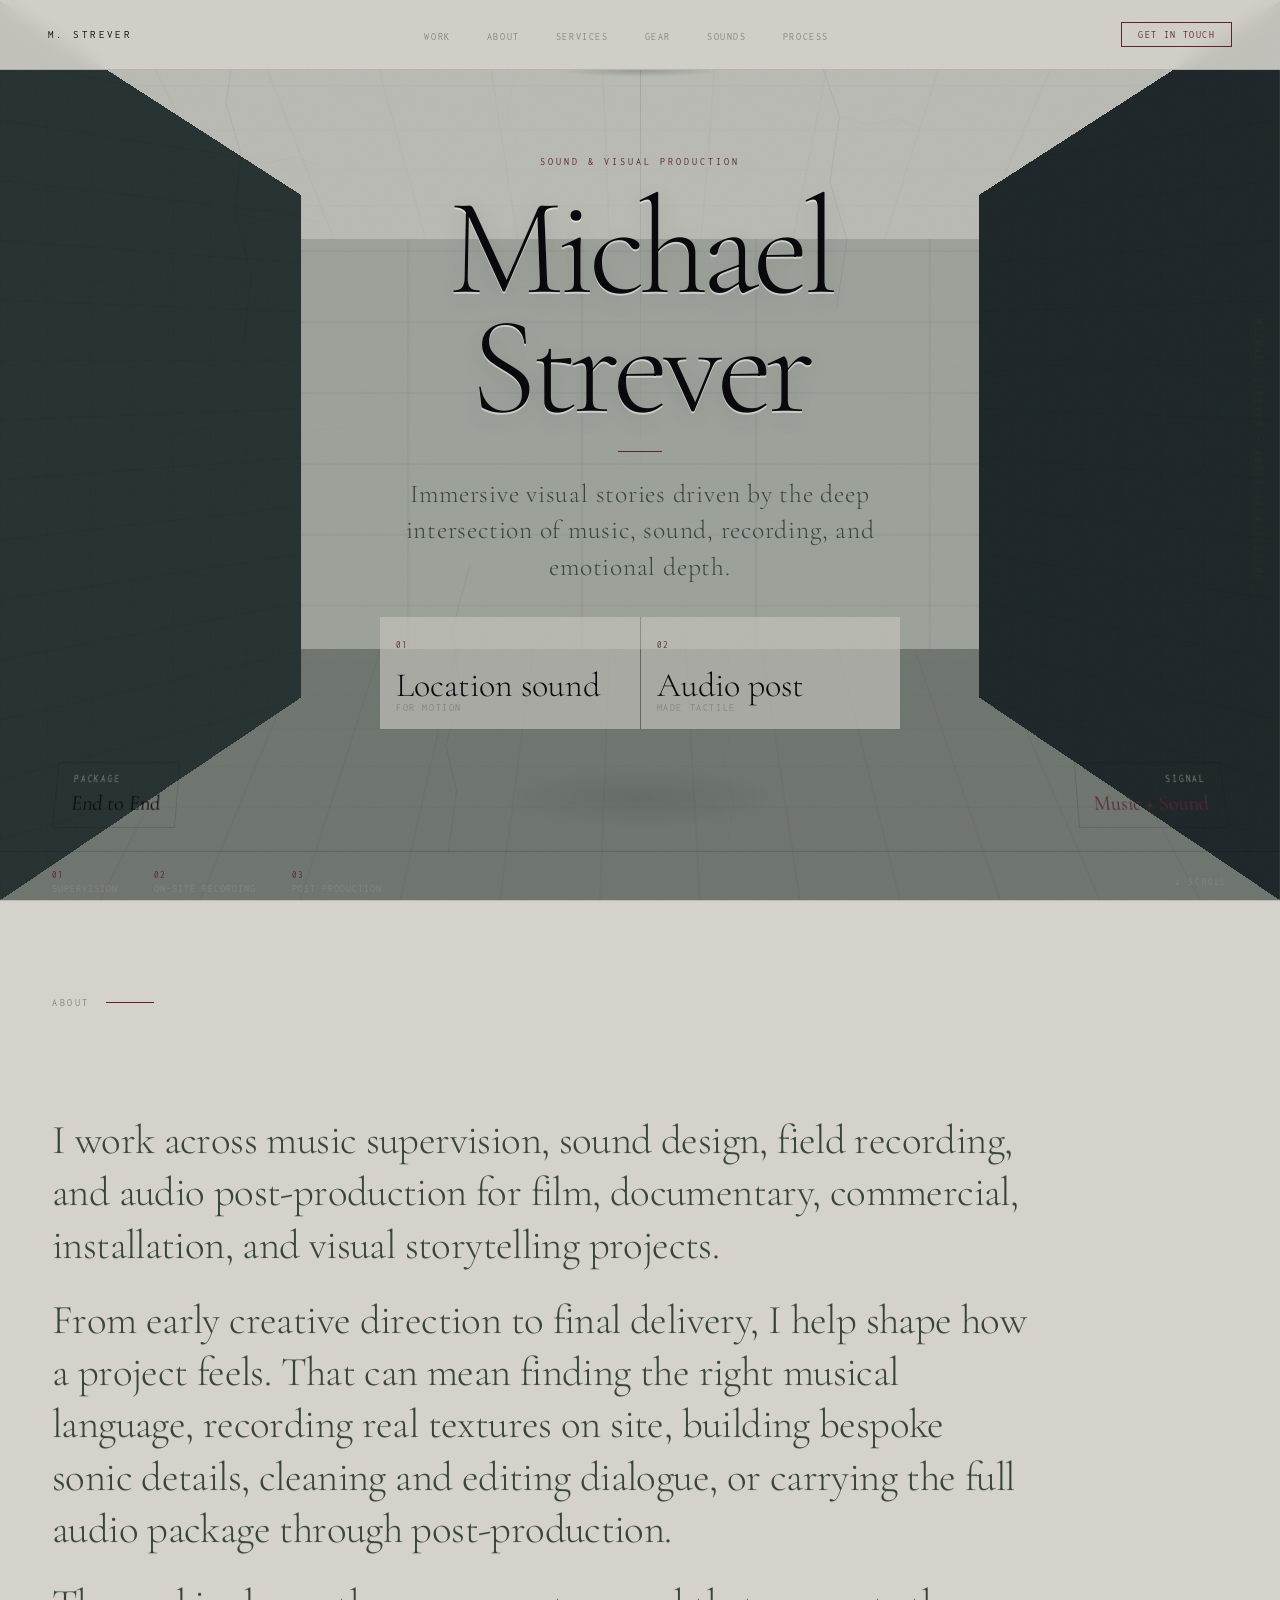
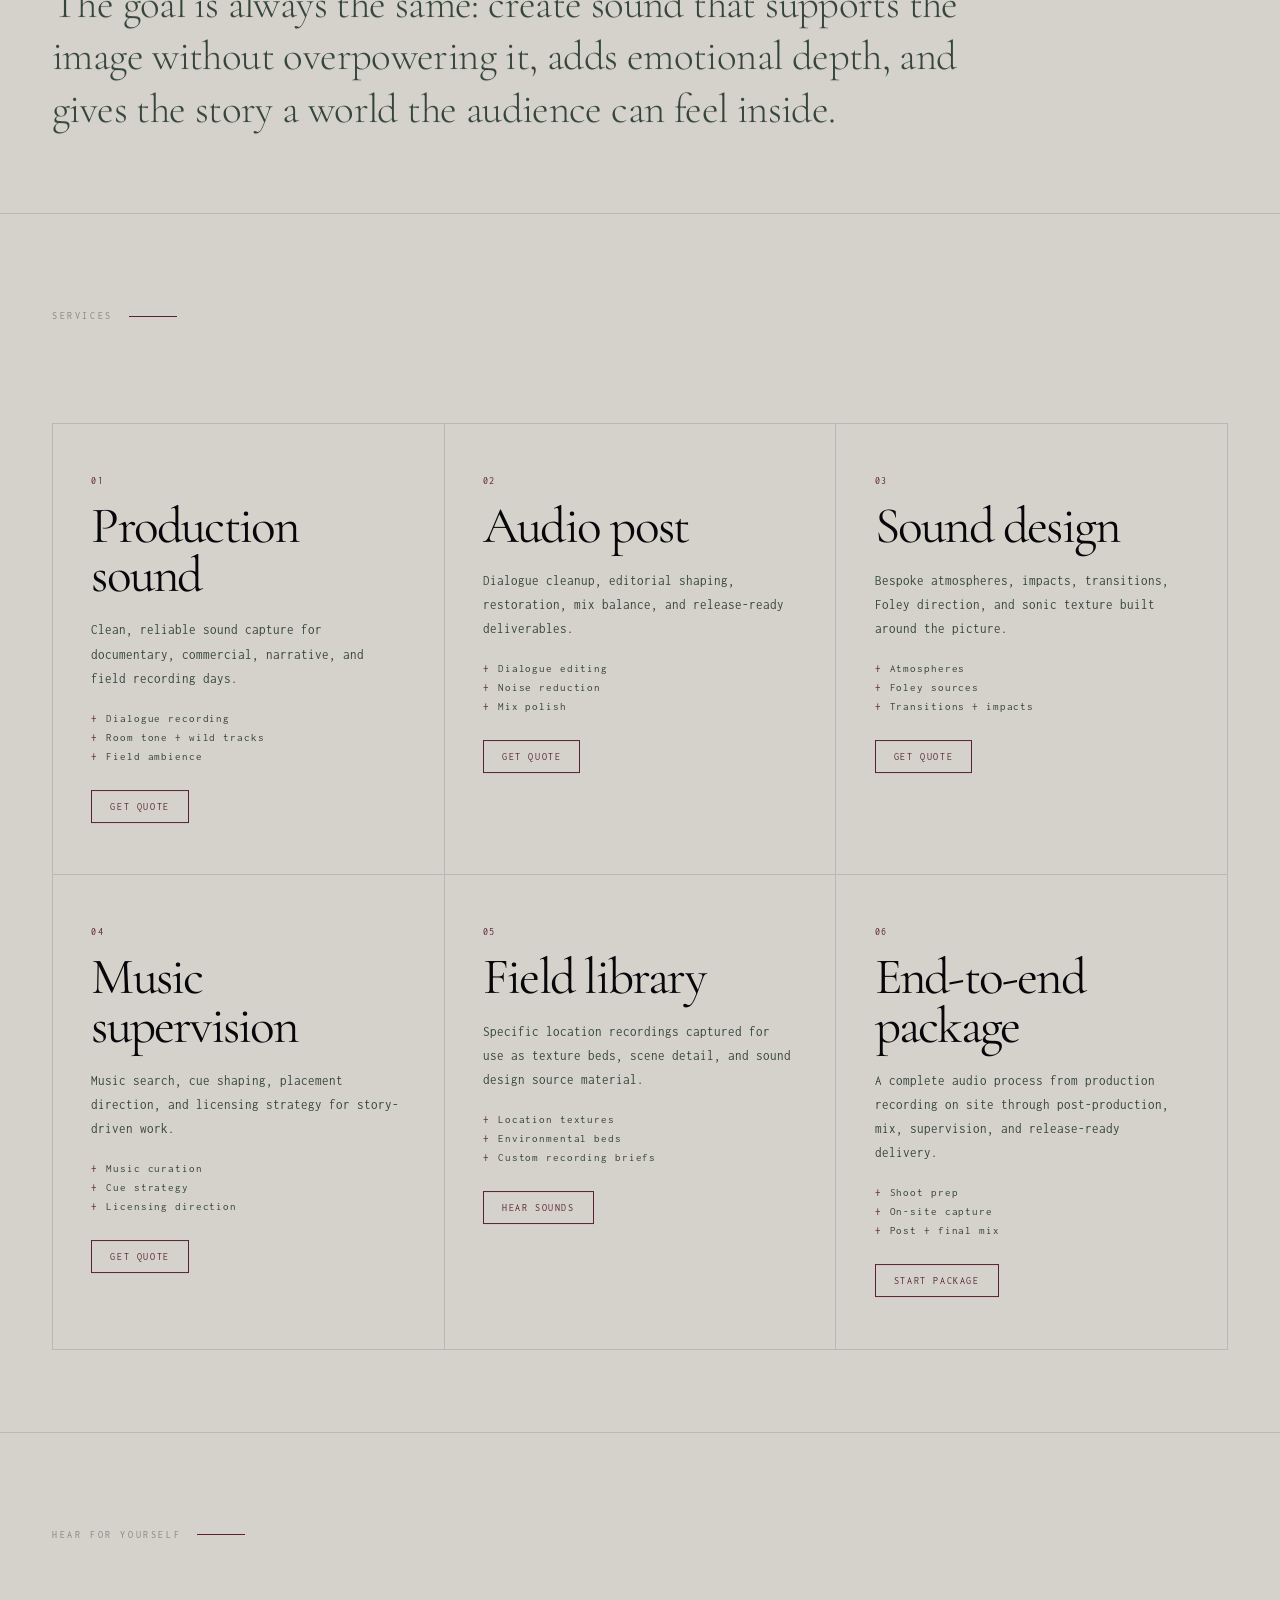
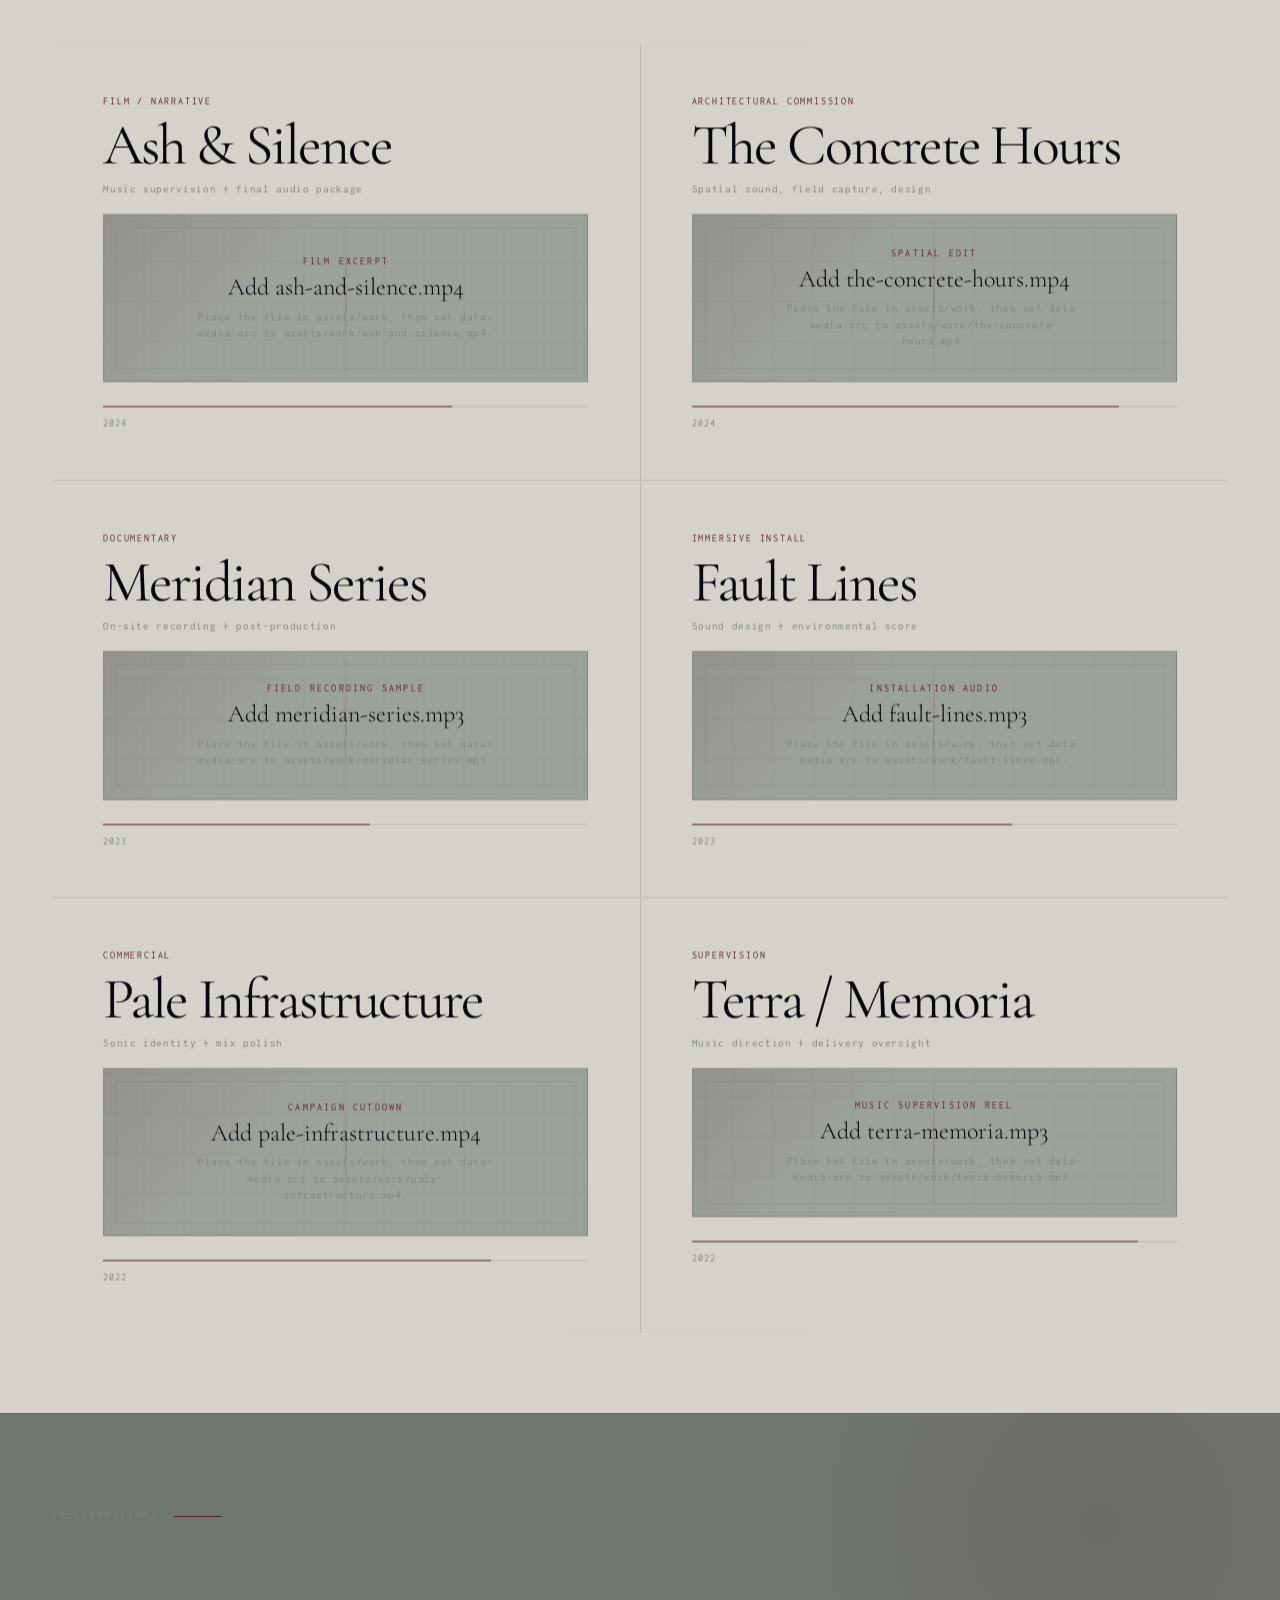
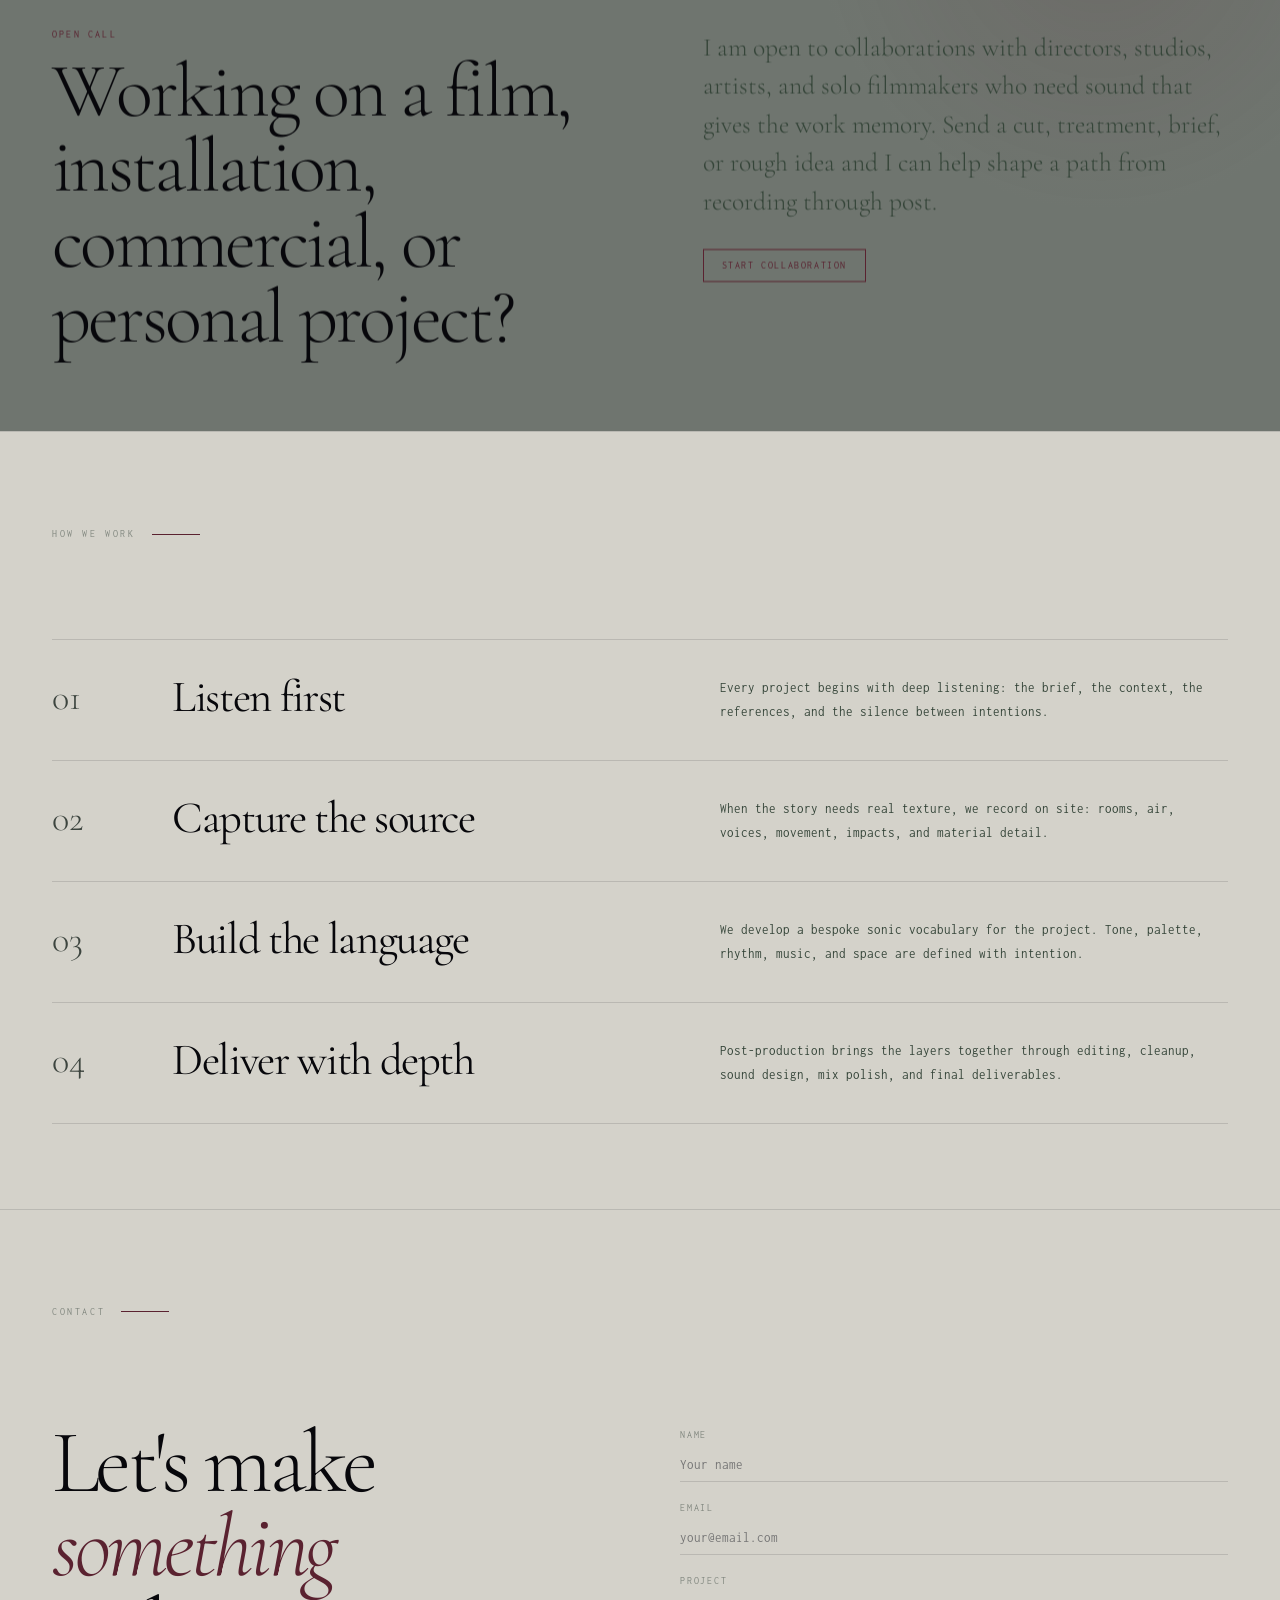
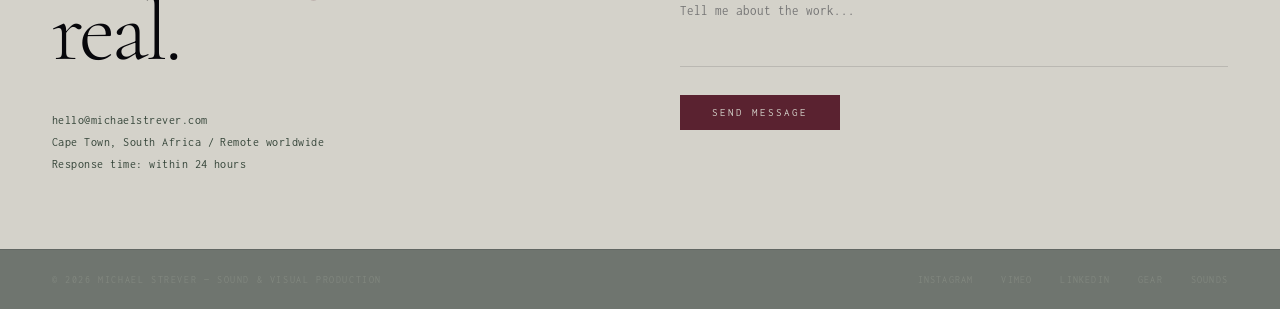
==== commit c918e875: "Revert "Add AR studio image homepage" This reverts commit 71c8005bfc2cf7bc6f4d7841b254752e13ece822." ====
--- a/index.html
+++ b/index.html
@@ -31,32 +31,54 @@
     </nav>
 
     <main>
-      <section class="hero studio-home" id="home">
-        <div class="studio-image-scene" aria-hidden="true">
-          <div class="studio-photo"></div>
-          <div class="studio-fallback-monitor">
-            <div class="fallback-screen">
-              <div class="fallback-spectrum"></div>
-              <div class="fallback-wave fallback-wave--one"></div>
-              <div class="fallback-wave fallback-wave--two"></div>
-              <div class="fallback-playhead"></div>
-            </div>
-          </div>
-          <div class="studio-desk"></div>
-          <div class="studio-headphones"></div>
-          <div class="studio-cup"></div>
-          <div class="ar-marker ar-marker--monitor">RX / spectral repair / dialogue isolate</div>
-          <div class="ar-marker ar-marker--left">location audio captured clean</div>
-          <div class="ar-marker ar-marker--right">post / texture / final mix</div>
-        </div>
-
-        <div class="hero-content studio-hero-content scroll-drift" data-scroll-drift="26">
-          <p class="hero-eyebrow">Sound design / location audio / post-production</p>
+      <section class="hero" id="home">
+        <div class="room" aria-hidden="true">
+          <div class="wall-back"></div>
+          <div class="wall-floor"></div>
+          <div class="wall-ceiling"></div>
+          <div class="wall-left"></div>
+          <div class="wall-right"></div>
+
+          <div class="light-pool"></div>
+          <div class="light-beam"></div>
+          <div class="light-floor"></div>
+
+          <svg class="cracks" viewBox="0 0 1200 800" xmlns="http://www.w3.org/2000/svg" preserveAspectRatio="none">
+            <path d="M210 0 L218 52 L212 96 L226 144 L220 198 L236 258 L228 320" />
+            <path d="M226 144 L252 152 L278 146 L296 154" class="crack-soft" />
+            <path d="M220 198 L248 206 L272 200 L300 208" class="crack-soft" />
+            <path d="M780 0 L771 62 L787 108 L778 170 L794 224 L784 290" />
+            <path d="M787 108 L814 116 L840 110 L862 118" class="crack-soft" />
+            <path d="M420 800 L428 740 L418 698 L432 648 L424 590 L440 530" />
+            <path d="M432 648 L458 642 L482 650 L510 644" class="crack-soft" />
+            <path d="M680 800 L688 752 L678 712 L692 664 L682 610" class="crack-soft" />
+            <path d="M100 400 L150 408 L200 400 L260 408 L320 400" class="crack-hairline" />
+            <path d="M880 340 L930 348 L980 340 L1040 346 L1100 340 L1160 346" class="crack-hairline" />
+            <path d="M480 0 L474 38 L482 70 L476 108 L488 140" class="crack-hairline" />
+            <path d="M0 260 L60 268 L110 260 L170 268 L230 260" class="crack-hairline" />
+            <path d="M950 560 L1000 568 L1050 560 L1100 566 L1160 558" class="crack-hairline" />
+          </svg>
+
+          <div class="wall-label wall-label-left">Sound &mdash; Vision &mdash; Depth</div>
+          <div class="wall-label wall-label-right">Michael Strever &mdash; Audio Architecture</div>
+
+          <div class="floor-stamp floor-stamp-left">
+            <span class="stamp-label">Package</span>
+            <span class="stamp-val">End to End</span>
+          </div>
+          <div class="floor-stamp floor-stamp-right">
+            <span class="stamp-label">Signal</span>
+            <span class="stamp-val stamp-val--maroon">Music + Sound</span>
+          </div>
+        </div>
+
+        <div class="hero-content scroll-drift" data-scroll-drift="26">
+          <p class="hero-eyebrow">Sound & Visual Production</p>
           <h1 class="hero-name">Michael<br>Strever</h1>
           <div class="hero-rule"></div>
           <p class="hero-tagline">
-            Dark-room audio work for picture: precise dialogue, spectral repair,
-            location texture, sound design, and final delivery.
+            Immersive visual stories driven by the deep intersection of music,
+            sound, recording, and emotional depth.
           </p>
           <div class="hero-panels" aria-label="Primary service paths">
             <a href="#services" class="hero-panel">
--- a/styles.css
+++ b/styles.css
@@ -136,260 +136,11 @@
 .hero {
   position: relative;
   height: 100vh;
-  min-height: 680px;
+  min-height: 600px;
   overflow: hidden;
   padding-top: 64px;
   perspective: 900px;
   perspective-origin: 50% 40%;
-}
-
-.studio-home {
-  background: var(--ink);
-  color: var(--cream);
-  perspective: 1100px;
-  perspective-origin: 50% 46%;
-}
-
-.studio-image-scene {
-  position: absolute;
-  inset: 0;
-  overflow: hidden;
-  background: #030507;
-}
-
-.studio-image-scene::before,
-.studio-image-scene::after {
-  content: "";
-  position: absolute;
-  inset: 0;
-  z-index: 9;
-  pointer-events: none;
-}
-
-.studio-image-scene::before {
-  background:
-    linear-gradient(180deg, var(--ink) 0 5.4vh, transparent 5.4vh calc(100% - 5.4vh), var(--ink) calc(100% - 5.4vh)),
-    radial-gradient(ellipse at 50% 48%, transparent 0 34%, rgba(var(--black-rgb), 0.78) 82%);
-}
-
-.studio-image-scene::after {
-  opacity: 0.16;
-  mix-blend-mode: overlay;
-  background-image:
-    repeating-linear-gradient(0deg, rgba(var(--paper-rgb), 0.12) 0 1px, transparent 1px 3px),
-    url("data:image/svg+xml,%3Csvg viewBox='0 0 240 240' xmlns='http://www.w3.org/2000/svg'%3E%3Cfilter id='g'%3E%3CfeTurbulence type='fractalNoise' baseFrequency='.78' numOctaves='3' stitchTiles='stitch'/%3E%3C/filter%3E%3Crect width='100%25' height='100%25' filter='url(%23g)'/%3E%3C/svg%3E");
-}
-
-.studio-photo {
-  position: absolute;
-  inset: 0;
-  z-index: 1;
-  background-image:
-    linear-gradient(180deg, rgba(var(--black-rgb), 0.08), rgba(var(--black-rgb), 0.62)),
-    radial-gradient(ellipse at 50% 38%, rgba(54, 110, 132, 0.32), transparent 35rem),
-    url("assets/hero/studio-home.jpg");
-  background-position: center;
-  background-size: cover;
-  transform: scale(1.015);
-}
-
-.studio-fallback-monitor {
-  position: absolute;
-  left: 50%;
-  top: 34%;
-  z-index: 2;
-  width: min(46vw, 640px);
-  aspect-ratio: 2.39 / 1;
-  border: 1px solid rgba(var(--paper-rgb), 0.16);
-  border-radius: 8px;
-  padding: 8px;
-  background:
-    linear-gradient(145deg, rgba(var(--paper-rgb), 0.1), transparent 36%),
-    #04070a;
-  box-shadow:
-    0 0 0 4px rgba(var(--black-rgb), 0.72),
-    0 1.6rem 6rem rgba(var(--black-rgb), 0.92),
-    0 0 5rem rgba(var(--navy-rgb), 0.42);
-  transform: translate(-50%, -50%);
-}
-
-.fallback-screen {
-  position: relative;
-  height: 100%;
-  overflow: hidden;
-  border-radius: 4px;
-  background:
-    repeating-linear-gradient(90deg, rgba(var(--paper-rgb), 0.045) 0 1px, transparent 1px 48px),
-    repeating-linear-gradient(0deg, rgba(var(--paper-rgb), 0.032) 0 1px, transparent 1px 32px),
-    #071726;
-}
-
-.fallback-spectrum {
-  position: absolute;
-  inset: 10% 8% 43%;
-  background:
-    radial-gradient(ellipse at 15% 60%, rgba(96, 198, 201, 0.9), transparent 7%),
-    radial-gradient(ellipse at 31% 50%, rgba(239, 147, 72, 0.86), transparent 9%),
-    radial-gradient(ellipse at 49% 56%, rgba(239, 196, 86, 0.82), transparent 12%),
-    radial-gradient(ellipse at 67% 44%, rgba(90, 188, 178, 0.72), transparent 10%),
-    radial-gradient(ellipse at 83% 50%, rgba(226, 109, 77, 0.78), transparent 9%),
-    linear-gradient(180deg, rgba(var(--paper-rgb), 0.08), rgba(var(--black-rgb), 0.16));
-  filter: blur(0.4px) contrast(1.2);
-}
-
-.fallback-wave {
-  position: absolute;
-  left: 8%;
-  right: 8%;
-  height: 16%;
-  opacity: 0.85;
-  background:
-    radial-gradient(ellipse at 6% 50%, #70d8df, transparent 3%),
-    radial-gradient(ellipse at 15% 50%, #72d8dc, transparent 5%),
-    radial-gradient(ellipse at 28% 50%, #9dea9f, transparent 4%),
-    radial-gradient(ellipse at 42% 50%, #75d3e2, transparent 6%),
-    radial-gradient(ellipse at 58% 50%, #74d9ef, transparent 4%),
-    radial-gradient(ellipse at 76% 50%, #7bd4ee, transparent 7%),
-    radial-gradient(ellipse at 92% 50%, #84d8f4, transparent 4%);
-}
-
-.fallback-wave--one {
-  top: 11%;
-  height: 8%;
-}
-
-.fallback-wave--two {
-  bottom: 16%;
-}
-
-.fallback-playhead {
-  position: absolute;
-  top: 8%;
-  bottom: 10%;
-  left: 54%;
-  width: 2px;
-  background: rgba(var(--paper-rgb), 0.72);
-  box-shadow: 0 0 18px rgba(var(--paper-rgb), 0.7);
-}
-
-.studio-desk {
-  position: absolute;
-  left: 0;
-  right: 0;
-  bottom: 0;
-  z-index: 3;
-  height: 26vh;
-  background:
-    linear-gradient(90deg, rgba(var(--black-rgb), 0.86), transparent 30%, transparent 70%, rgba(var(--black-rgb), 0.86)),
-    linear-gradient(180deg, rgba(76, 51, 33, 0.38), rgba(var(--black-rgb), 0.88)),
-    #17100b;
-}
-
-.studio-headphones {
-  position: absolute;
-  left: 53%;
-  top: 51%;
-  z-index: 4;
-  width: min(14vw, 170px);
-  aspect-ratio: 1.25 / 1;
-  border: 7px solid rgba(var(--paper-rgb), 0.18);
-  border-bottom: 20px solid rgba(var(--black-rgb), 0.8);
-  border-radius: 50%;
-  transform: rotate(-8deg);
-  box-shadow: 0 1.5rem 3rem rgba(var(--black-rgb), 0.7);
-}
-
-.studio-cup {
-  position: absolute;
-  left: 28%;
-  bottom: 16%;
-  z-index: 4;
-  width: min(7vw, 86px);
-  height: min(5vw, 62px);
-  border-radius: 8px 8px 18px 18px;
-  background:
-    radial-gradient(ellipse at 50% 14%, rgba(var(--paper-rgb), 0.5), transparent 48%),
-    linear-gradient(145deg, #161814, #050505);
-  box-shadow: 0 1.3rem 2.8rem rgba(var(--black-rgb), 0.72);
-}
-
-.ar-marker {
-  position: absolute;
-  z-index: 12;
-  padding: 10px 14px;
-  border: 1px solid rgba(var(--paper-rgb), 0.24);
-  background: rgba(var(--black-rgb), 0.34);
-  color: rgba(var(--paper-rgb), 0.78);
-  font-size: clamp(8px, 0.9vw, 11px);
-  letter-spacing: 0.18em;
-  text-transform: uppercase;
-  backdrop-filter: blur(9px);
-  box-shadow: 0 0 2rem rgba(var(--navy-rgb), 0.22);
-}
-
-.ar-marker--monitor {
-  left: 50%;
-  top: 18%;
-  transform: translateX(-50%) rotateX(11deg);
-}
-
-.ar-marker--left {
-  left: 9%;
-  bottom: 27%;
-  transform: rotateY(16deg) rotateZ(-2deg);
-}
-
-.ar-marker--right {
-  right: 8%;
-  top: 45%;
-  transform: rotateY(-18deg) rotateZ(2deg);
-}
-
-.studio-home .hero-content {
-  z-index: 18;
-  align-items: flex-start;
-  justify-content: flex-end;
-  padding: 0 52px 118px;
-  text-align: left;
-}
-
-.studio-home .hero-name {
-  color: var(--cream);
-  text-shadow:
-    0 0 24px rgba(var(--paper-rgb), 0.18),
-    0 1.6rem 5rem rgba(var(--black-rgb), 0.86);
-}
-
-.studio-home .hero-tagline {
-  max-width: 470px;
-  color: rgba(var(--paper-rgb), 0.72);
-}
-
-.studio-home .hero-panels {
-  margin-left: 0;
-  background: rgba(var(--paper-rgb), 0.12);
-}
-
-.studio-home .hero-panel {
-  background:
-    linear-gradient(145deg, rgba(var(--paper-rgb), 0.1), transparent 42%),
-    rgba(var(--black-rgb), 0.44);
-  border: 1px solid rgba(var(--paper-rgb), 0.09);
-  backdrop-filter: blur(8px);
-}
-
-.studio-home .hero-panel strong {
-  color: var(--cream);
-}
-
-.studio-home .hero-panel em {
-  color: rgba(var(--paper-rgb), 0.58);
-}
-
-.studio-home .hero-bottom {
-  z-index: 18;
-  color: var(--cream);
-  border-top-color: rgba(var(--paper-rgb), 0.13);
 }
 
 .room {
